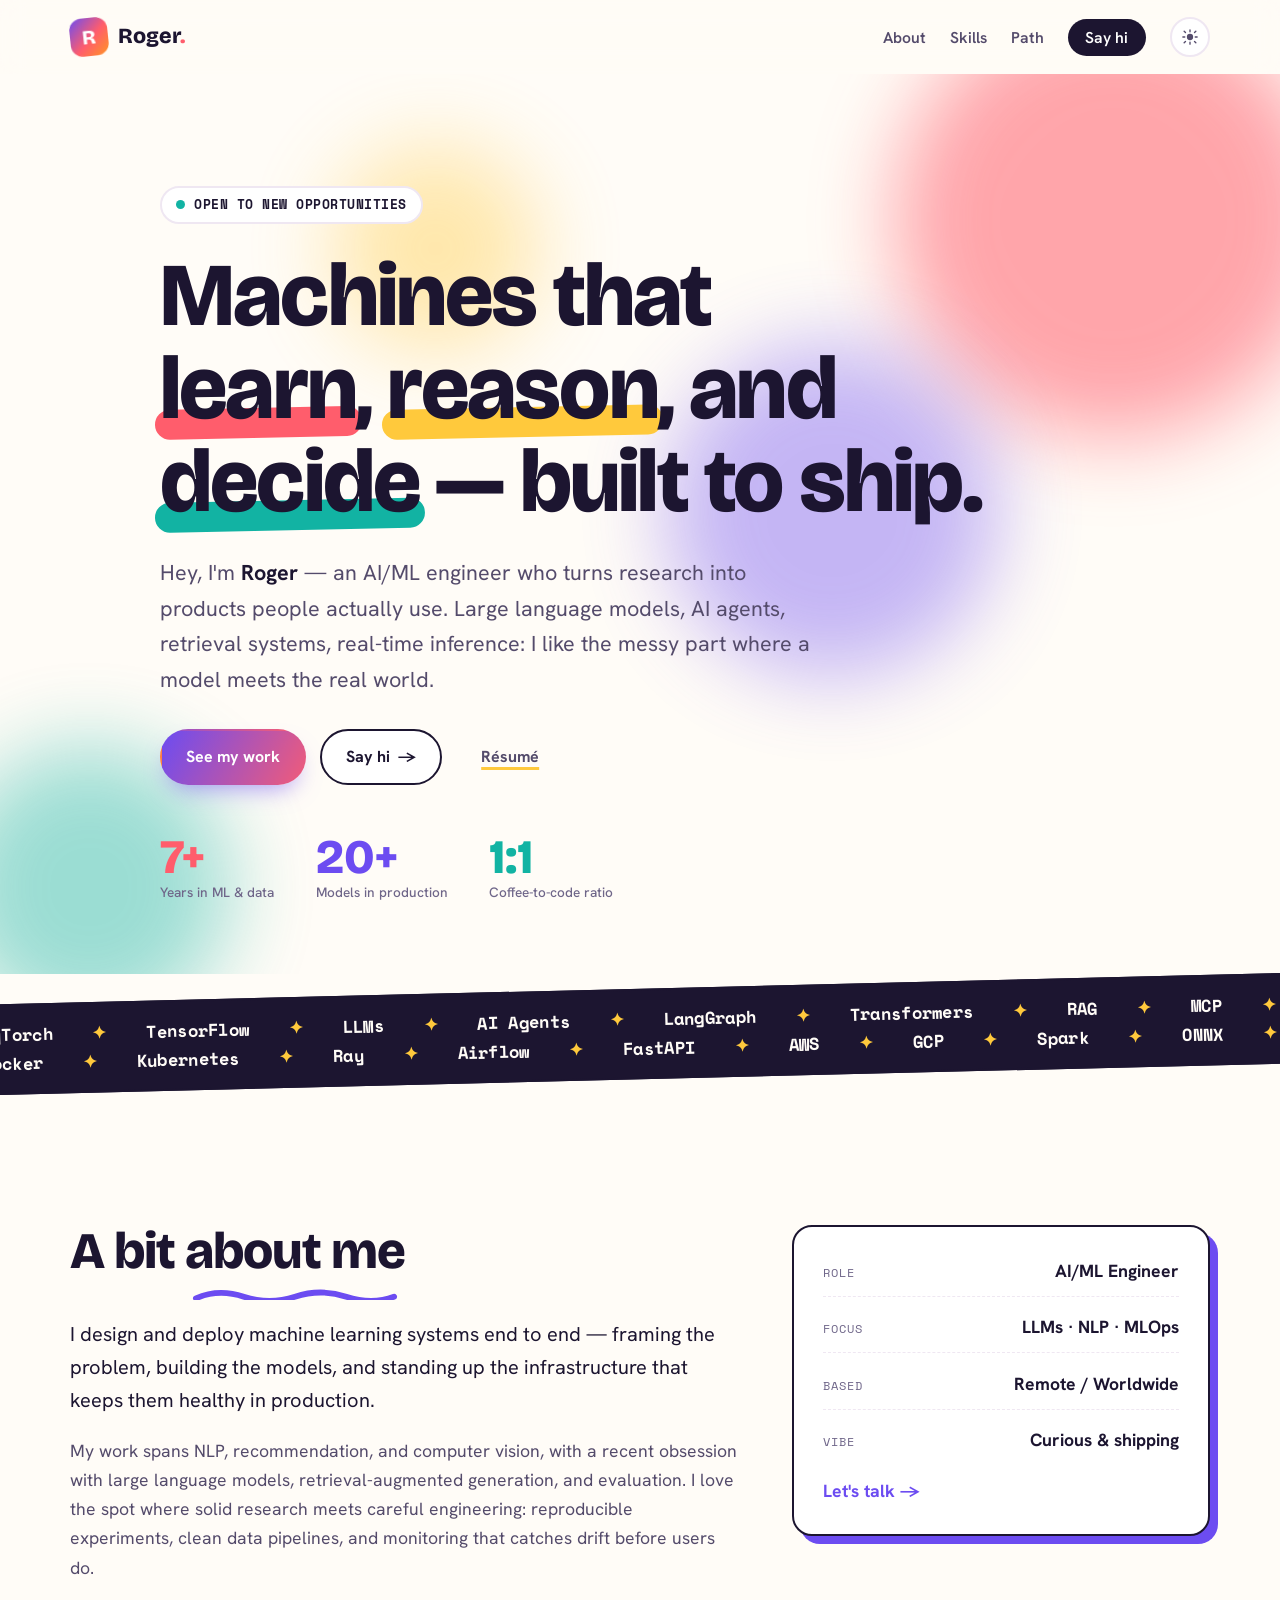
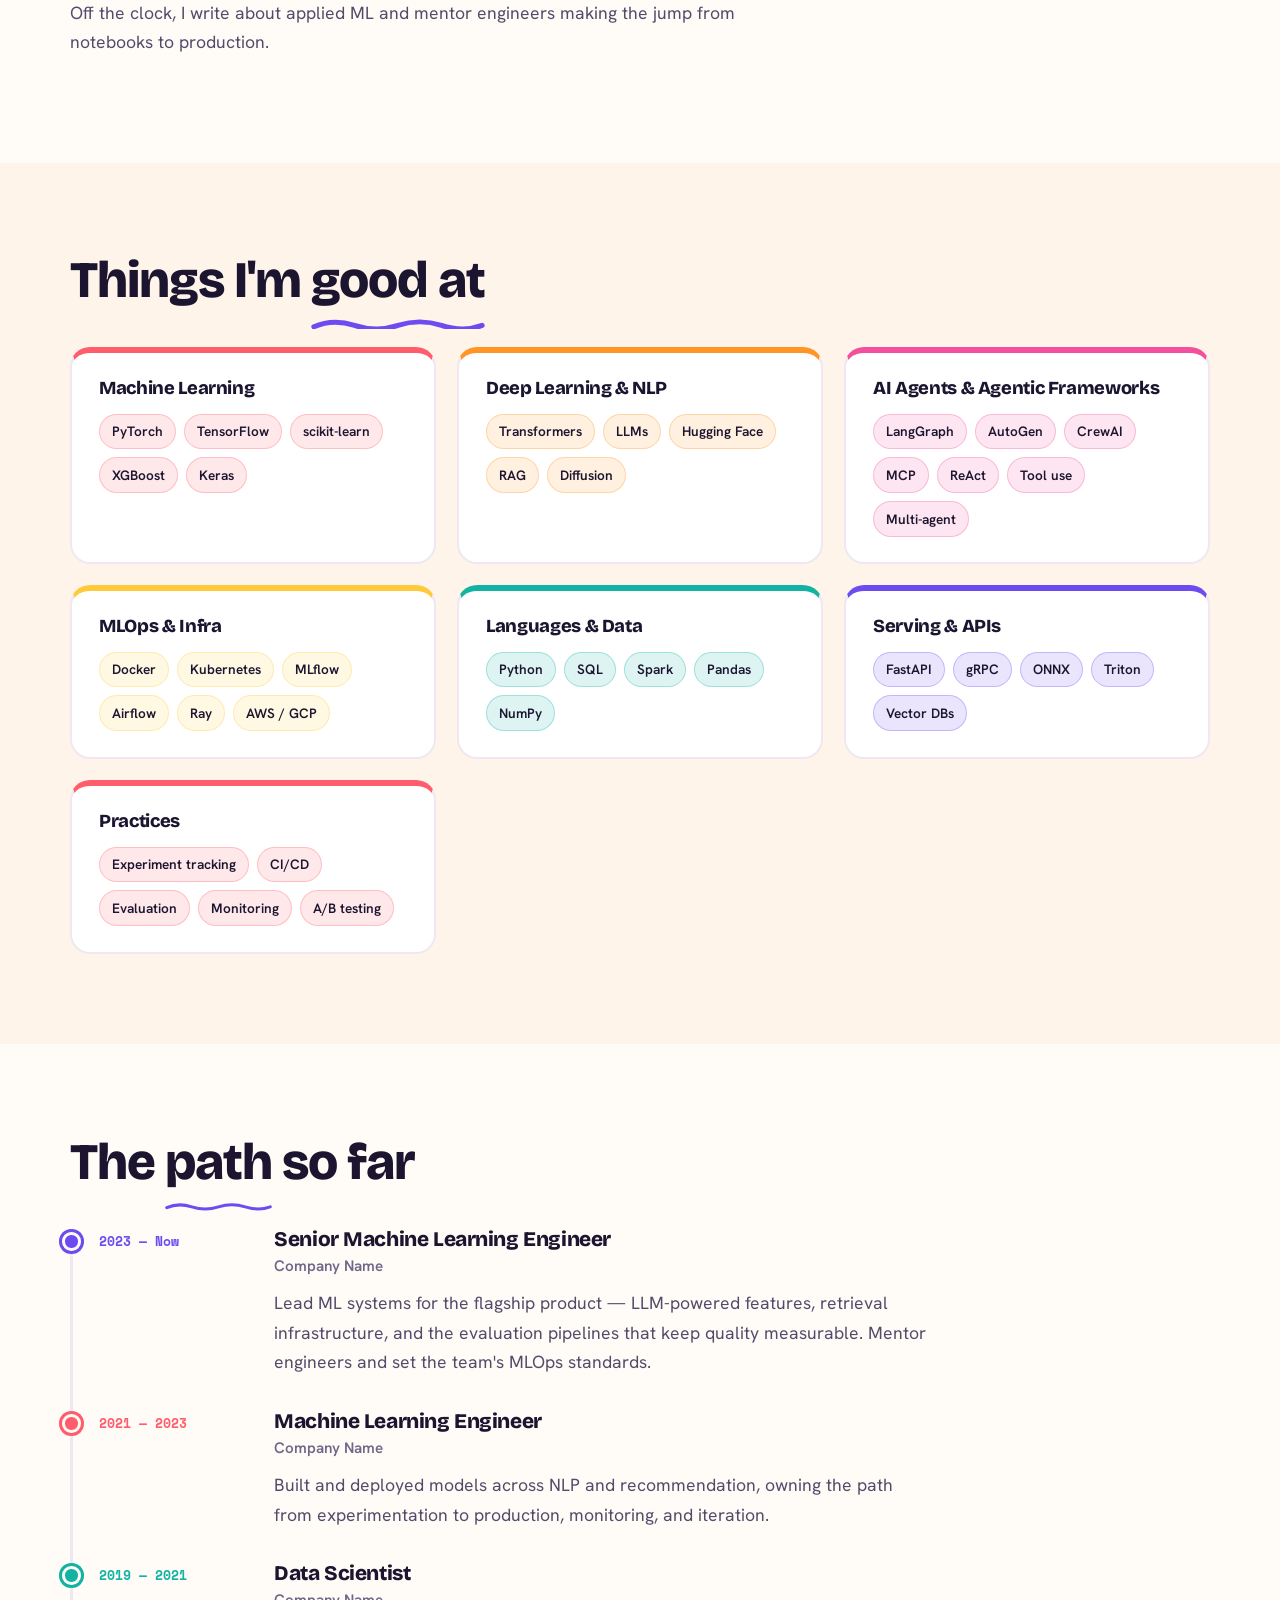
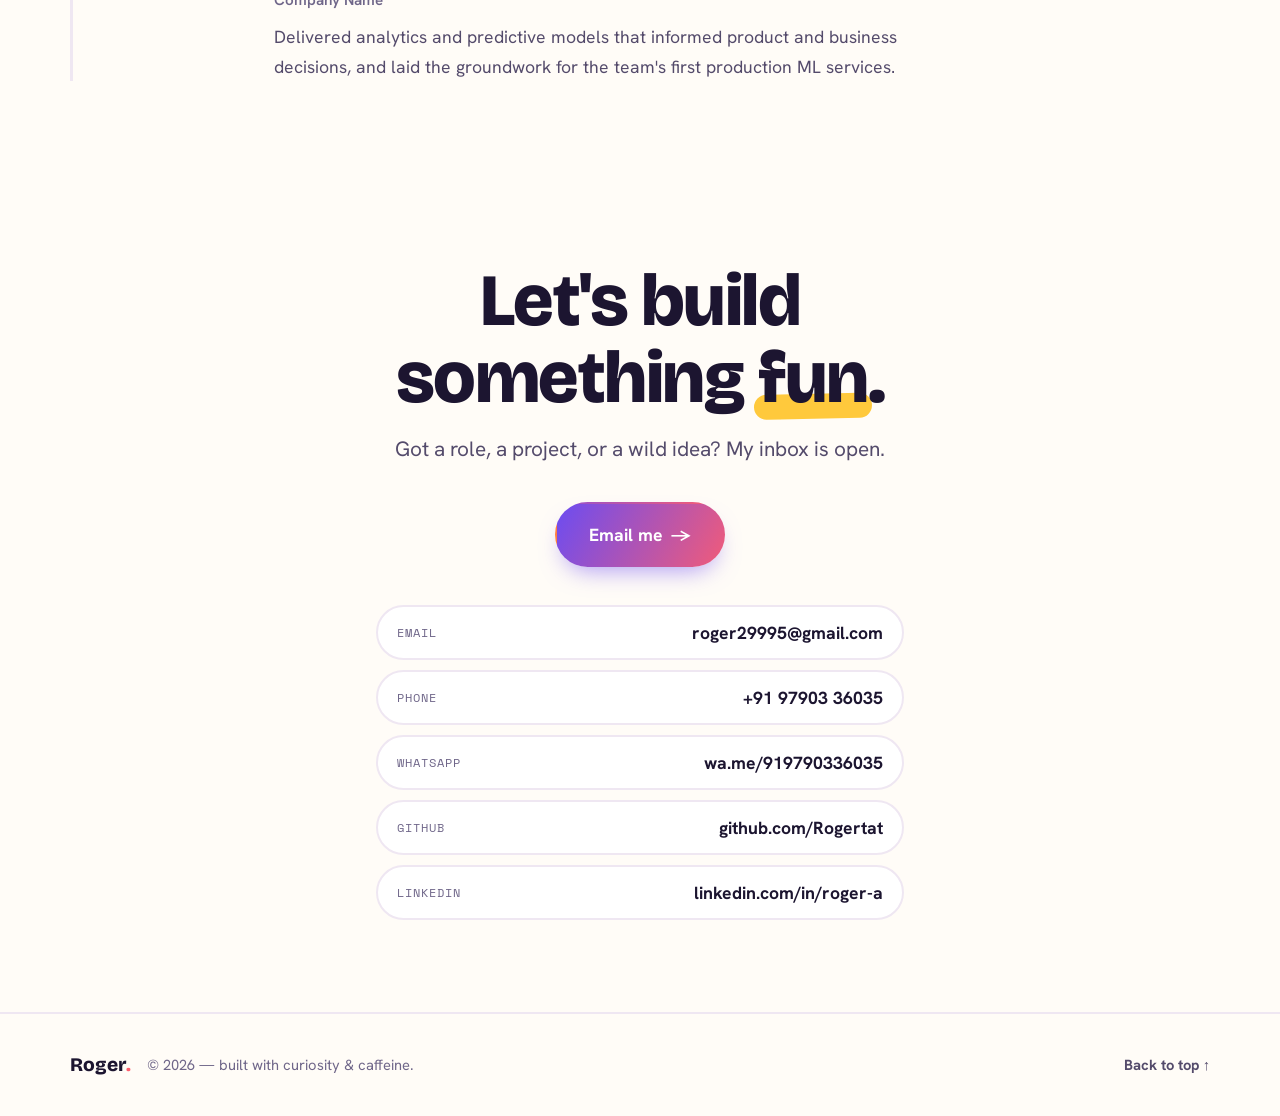
==== portfolio/index.html @ dd1e1549 "Make contact details visible and copyable The mailto/tel/WhatsApp links are correct, but external-pr" ====
<!--
  Roger — AI/ML Engineer · Personal Portfolio  (Spectrum edition)
  ------------------------------------------------------------------
  Expressive, colorful, motion-forward. Single HTML file + styles.css + script.js.
  Everything you'll want to personalize is marked with  EDIT:  comments.
  See README.md for a customization checklist and deploy instructions.
-->
<!DOCTYPE html>
<html lang="en">
<head>
<meta charset="utf-8" />
<meta name="viewport" content="width=device-width, initial-scale=1" />
<title>Roger — AI/ML Engineer</title>
<meta name="description" content="Roger is an AI/ML Engineer building intelligent systems that learn, reason, and decide — from research notebooks to production." />
<meta name="author" content="Roger" />
<meta name="color-scheme" content="light dark" />

<!-- Open Graph / social preview.
     EDIT: once deployed, replace the two absolute URLs below with your real domain. -->
<meta property="og:type" content="website" />
<meta property="og:url" content="https://rogertat.github.io/portfolio/" />
<meta property="og:title" content="Roger — AI/ML Engineer" />
<meta property="og:description" content="AI/ML Engineer building intelligent systems that learn, reason, and decide." />
<meta property="og:image" content="https://rogertat.github.io/portfolio/assets/og-image.png" />
<meta name="twitter:card" content="summary_large_image" />
<meta name="twitter:image" content="https://rogertat.github.io/portfolio/assets/og-image.png" />

<link rel="icon" href="assets/favicon.svg" type="image/svg+xml" />
<link rel="stylesheet" href="styles.css" />

<!-- Fonts: expressive display (Bricolage Grotesque) + friendly body (Hanken Grotesk)
     + technical mono (Space Mono). Degrades to system fonts offline. -->
<link rel="preconnect" href="https://fonts.googleapis.com" />
<link rel="preconnect" href="https://fonts.gstatic.com" crossorigin />
<link href="https://fonts.googleapis.com/css2?family=Bricolage+Grotesque:opsz,wght@12..96,600;12..96,700;12..96,800&family=Hanken+Grotesk:wght@400;500;600;700&family=Space+Mono:wght@400;700&display=swap" rel="stylesheet" />

<script>
  (function () {
    var d = document.documentElement;
    d.classList.add("js");
    window.addEventListener("load", function () {
      setTimeout(function () { if (!window.__revealReady) d.classList.add("reveal-off"); }, 800);
    });
    try {
      var saved = localStorage.getItem("theme");
      var prefersDark = window.matchMedia("(prefers-color-scheme: dark)").matches;
      d.setAttribute("data-theme", saved || (prefersDark ? "dark" : "light"));
    } catch (e) { d.setAttribute("data-theme", "light"); }
  })();
</script>
</head>
<body>

<a class="skip-link" href="#main">Skip to content</a>

<!-- ============================= HEADER / NAV ============================= -->
<header class="site-header" id="top">
  <div class="wrap header-inner">
    <a class="brand" href="#top" aria-label="Roger — home">
      <span class="brand-mark" aria-hidden="true">R</span>
      <span class="brand-name">Roger<span class="brand-dot">.</span></span>
    </a>

    <nav class="nav" aria-label="Primary">
      <button class="nav-toggle" aria-expanded="false" aria-controls="nav-menu" aria-label="Open menu">
        <span class="nav-toggle-bar"></span>
      </button>
      <ul class="nav-menu" id="nav-menu">
        <li><a href="#about">About</a></li>
        <li><a href="#skills">Skills</a></li>
        <li><a href="#experience">Path</a></li>
        <li><a class="nav-cta" href="#contact">Say hi</a></li>
        <li>
          <button class="theme-toggle" type="button" aria-label="Toggle dark mode" title="Toggle theme">
            <svg class="icon-sun" width="18" height="18" viewBox="0 0 24 24" fill="none" aria-hidden="true"><circle cx="12" cy="12" r="4.2" fill="currentColor"/><g stroke="currentColor" stroke-width="1.8" stroke-linecap="round"><path d="M12 2.5v2.5M12 19v2.5M4.2 4.2l1.8 1.8M18 18l1.8 1.8M2.5 12H5M19 12h2.5M4.2 19.8 6 18M18 6l1.8-1.8"/></g></svg>
            <svg class="icon-moon" width="18" height="18" viewBox="0 0 24 24" fill="none" aria-hidden="true"><path d="M20 14.5A8 8 0 0 1 9.5 4a8 8 0 1 0 10.5 10.5Z" fill="currentColor"/></svg>
          </button>
        </li>
      </ul>
    </nav>
  </div>
</header>

<main id="main">
  <!-- ============================= HERO ============================= -->
  <section class="hero" aria-labelledby="hero-title">
    <!-- drifting organic shapes -->
    <div class="blobs" aria-hidden="true">
      <span class="blob blob-1"></span>
      <span class="blob blob-2"></span>
      <span class="blob blob-3"></span>
      <span class="blob blob-4"></span>
    </div>

    <div class="wrap hero-inner">
      <p class="status reveal"><span class="status-dot" aria-hidden="true"></span> Open to new opportunities</p>
      <!-- EDIT: your headline. The <span class="hl"> words get the highlighter marker. -->
      <h1 class="hero-title reveal" id="hero-title">
        Machines that
        <span class="hl hl-1">learn</span>,
        <span class="hl hl-2">reason</span>,
        and <span class="hl hl-3">decide</span> —
        built to ship.
      </h1>
      <!-- EDIT: a two-sentence intro in your own voice -->
      <p class="hero-lead reveal">
        Hey, I'm <strong>Roger</strong> — an AI/ML engineer who turns research into products
        people actually use. Large language models, AI agents, retrieval systems, real-time
        inference: I like the messy part where a model meets the real world.
      </p>
      <div class="hero-actions reveal">
        <a class="btn btn-primary" href="#projects">See my work</a>
        <a class="btn btn-outline" href="#contact">Say hi <span aria-hidden="true">&rarr;</span></a>
        <button class="btn btn-text" type="button" data-print>Résumé</button>
      </div>

      <dl class="stats reveal" aria-label="At a glance">
        <div><dt>Years in ML &amp; data</dt><dd class="num num-1">7+</dd></div>
        <div><dt>Models in production</dt><dd class="num num-2">20+</dd></div>
        <div><dt>Coffee-to-code ratio</dt><dd class="num num-3">1:1</dd></div>
      </dl>
    </div>
  </section>

  <!-- ============================= SKILLS MARQUEE ============================= -->
  <section class="marquee-wrap" aria-hidden="true">
    <div class="marquee">
      <div class="marquee-track">
        <span>PyTorch</span><span>TensorFlow</span><span>LLMs</span><span>AI Agents</span><span>LangGraph</span><span>Transformers</span><span>RAG</span><span>MCP</span><span>Hugging Face</span><span>AutoGen</span><span>scikit-learn</span><span>Diffusion</span><span>Vector DBs</span><span>MLflow</span>
        <span>PyTorch</span><span>TensorFlow</span><span>LLMs</span><span>AI Agents</span><span>LangGraph</span><span>Transformers</span><span>RAG</span><span>MCP</span><span>Hugging Face</span><span>AutoGen</span><span>scikit-learn</span><span>Diffusion</span><span>Vector DBs</span><span>MLflow</span>
      </div>
    </div>
    <div class="marquee marquee-reverse">
      <div class="marquee-track">
        <span>Docker</span><span>Kubernetes</span><span>Ray</span><span>Airflow</span><span>FastAPI</span><span>AWS</span><span>GCP</span><span>Spark</span><span>ONNX</span><span>Triton</span><span>Weights &amp; Biases</span>
        <span>Docker</span><span>Kubernetes</span><span>Ray</span><span>Airflow</span><span>FastAPI</span><span>AWS</span><span>GCP</span><span>Spark</span><span>ONNX</span><span>Triton</span><span>Weights &amp; Biases</span>
      </div>
    </div>
  </section>

  <!-- ============================= ABOUT ============================= -->
  <section class="section" id="about" aria-labelledby="about-title">
    <div class="wrap about-grid">
      <div class="about-body reveal">
        <h2 class="section-title" id="about-title">A bit <span class="squiggle">about me</span></h2>
        <!-- EDIT: two or three short paragraphs in your own voice -->
        <p class="lead">
          I design and deploy machine learning systems end to end — framing the problem,
          building the models, and standing up the infrastructure that keeps them healthy
          in production.
        </p>
        <p>
          My work spans NLP, recommendation, and computer vision, with a recent obsession
          with large language models, retrieval-augmented generation, and evaluation. I love
          the spot where solid research meets careful engineering: reproducible experiments,
          clean data pipelines, and monitoring that catches drift before users do.
        </p>
        <p>
          Off the clock, I write about applied ML and mentor engineers making the jump from
          notebooks to production.
        </p>
      </div>
      <aside class="about-card reveal" aria-label="Quick facts">
        <ul class="facts">
          <li><span class="facts-k">Role</span><span class="facts-v">AI/ML Engineer</span></li>
          <li><span class="facts-k">Focus</span><span class="facts-v">LLMs · NLP · MLOps</span></li>
          <li><span class="facts-k">Based</span><span class="facts-v">Remote / Worldwide</span></li><!-- EDIT -->
          <li><span class="facts-k">Vibe</span><span class="facts-v">Curious &amp; shipping</span></li><!-- EDIT -->
        </ul>
        <a class="about-card-link" href="#contact">Let's talk <span aria-hidden="true">&rarr;</span></a>
      </aside>
    </div>
  </section>

  <!-- ============================= SKILLS ============================= -->
  <section class="section section-tint" id="skills" aria-labelledby="skills-title">
    <div class="wrap">
      <h2 class="section-title reveal">Things I'm <span class="squiggle">good at</span></h2>
      <!-- EDIT: adjust groups + tags to match your stack -->
      <div class="skills-grid">
        <article class="skill-card reveal" style="--accent: var(--c1)">
          <h3>Machine Learning</h3>
          <ul class="chips"><li>PyTorch</li><li>TensorFlow</li><li>scikit-learn</li><li>XGBoost</li><li>Keras</li></ul>
        </article>
        <article class="skill-card reveal" style="--accent: var(--c2)">
          <h3>Deep Learning &amp; NLP</h3>
          <ul class="chips"><li>Transformers</li><li>LLMs</li><li>Hugging Face</li><li>RAG</li><li>Diffusion</li></ul>
        </article>
        <article class="skill-card reveal" style="--accent: var(--c6)">
          <h3>AI Agents &amp; Agentic Frameworks</h3>
          <ul class="chips"><li>LangGraph</li><li>AutoGen</li><li>CrewAI</li><li>MCP</li><li>ReAct</li><li>Tool use</li><li>Multi-agent</li></ul>
        </article>
        <article class="skill-card reveal" style="--accent: var(--c3)">
          <h3>MLOps &amp; Infra</h3>
          <ul class="chips"><li>Docker</li><li>Kubernetes</li><li>MLflow</li><li>Airflow</li><li>Ray</li><li>AWS / GCP</li></ul>
        </article>
        <article class="skill-card reveal" style="--accent: var(--c4)">
          <h3>Languages &amp; Data</h3>
          <ul class="chips"><li>Python</li><li>SQL</li><li>Spark</li><li>Pandas</li><li>NumPy</li></ul>
        </article>
        <article class="skill-card reveal" style="--accent: var(--c5)">
          <h3>Serving &amp; APIs</h3>
          <ul class="chips"><li>FastAPI</li><li>gRPC</li><li>ONNX</li><li>Triton</li><li>Vector DBs</li></ul>
        </article>
        <article class="skill-card reveal" style="--accent: var(--c1)">
          <h3>Practices</h3>
          <ul class="chips"><li>Experiment tracking</li><li>CI/CD</li><li>Evaluation</li><li>Monitoring</li><li>A/B testing</li></ul>
        </article>
      </div>
    </div>
  </section>

  <!-- ============================= EXPERIENCE ============================= -->
  <section class="section" id="experience" aria-labelledby="experience-title">
    <div class="wrap">
      <h2 class="section-title reveal">The <span class="squiggle">path</span> so far</h2>
      <!-- EDIT: your real roles, companies, and dates -->
      <ol class="timeline">
        <li class="timeline-item reveal" style="--accent: var(--c5)">
          <span class="timeline-dot" aria-hidden="true"></span>
          <span class="timeline-date">2023 — Now</span>
          <div class="timeline-body">
            <h3>Senior Machine Learning Engineer</h3>
            <p class="timeline-org">Company Name</p>
            <p>Lead ML systems for the flagship product — LLM-powered features, retrieval
               infrastructure, and the evaluation pipelines that keep quality measurable.
               Mentor engineers and set the team's MLOps standards.</p>
          </div>
        </li>
        <li class="timeline-item reveal" style="--accent: var(--c1)">
          <span class="timeline-dot" aria-hidden="true"></span>
          <span class="timeline-date">2021 — 2023</span>
          <div class="timeline-body">
            <h3>Machine Learning Engineer</h3>
            <p class="timeline-org">Company Name</p>
            <p>Built and deployed models across NLP and recommendation, owning the path from
               experimentation to production, monitoring, and iteration.</p>
          </div>
        </li>
        <li class="timeline-item reveal" style="--accent: var(--c4)">
          <span class="timeline-dot" aria-hidden="true"></span>
          <span class="timeline-date">2019 — 2021</span>
          <div class="timeline-body">
            <h3>Data Scientist</h3>
            <p class="timeline-org">Company Name</p>
            <p>Delivered analytics and predictive models that informed product and business
               decisions, and laid the groundwork for the team's first production ML services.</p>
          </div>
        </li>
      </ol>
    </div>
  </section>

  <!-- ============================= CONTACT ============================= -->
  <section class="section contact" id="contact" aria-labelledby="contact-title">
    <div class="wrap contact-inner reveal">
      <h2 class="contact-title" id="contact-title">Let's build<br />something <span class="hl hl-2">fun</span>.</h2>
      <p class="contact-lead">Got a role, a project, or a wild idea? My inbox is open.</p>
      <a class="btn btn-primary btn-lg" href="mailto:roger29995@gmail.com">Email me <span aria-hidden="true">&rarr;</span></a>
      <!-- EDIT: your contact details. Values are shown as text so they're always
           readable/copyable, and linked for devices with a mail/phone/WhatsApp app. -->
      <ul class="contact-list" aria-label="Contact details">
        <li><span class="ck">Email</span><a href="mailto:roger29995@gmail.com">roger29995@gmail.com</a></li>
        <li><span class="ck">Phone</span><a href="tel:+919790336035">+91&nbsp;97903&nbsp;36035</a></li>
        <li><span class="ck">WhatsApp</span><a href="https://wa.me/919790336035" rel="noopener" target="_blank">wa.me/919790336035</a></li>
        <li><span class="ck">GitHub</span><a href="https://github.com/Rogertat" rel="me noopener" target="_blank">github.com/Rogertat</a></li>
        <li><span class="ck">LinkedIn</span><a href="https://www.linkedin.com/in/roger-a-741a86173/" rel="me noopener" target="_blank">linkedin.com/in/roger-a</a></li>
      </ul>
    </div>
  </section>
</main>

<!-- ============================= FOOTER ============================= -->
<footer class="site-footer">
  <div class="wrap footer-inner">
    <span class="brand-name">Roger<span class="brand-dot">.</span></span>
    <p>&copy; <span data-year>2026</span> — built with curiosity &amp; caffeine.</p>
    <a href="#top" class="to-top">Back to top <span aria-hidden="true">&uarr;</span></a>
  </div>
</footer>

<script src="script.js"></script>
</body>
</html>
---- portfolio/styles.css ----
/* ==========================================================================
   Roger — AI/ML Engineer · Portfolio  (Spectrum edition)
   Expressive & colorful: Bricolage Grotesque display, a vibrant spectrum,
   drifting shapes, a highlighter headline, and a scrolling tech marquee.
   Tokens live in :root; dark theme overrides under [data-theme="dark"].
   ========================================================================== */

:root {
  /* Ground + ink (light) — neutrals biased warm/indigo, not pure grey */
  --bg:         #fffcf7;
  --bg-tint:    #fff4ea;
  --surface:    #ffffff;
  --ink:        #1c1530;
  --ink-soft:   #544b6b;
  --ink-faint:  #6f6689;
  --line:       #efe7f2;

  /* Vibrant spectrum — the whole point */
  --c1: #ff5d6c;  /* coral    */
  --c2: #ff9524;  /* tangerine*/
  --c3: #ffc93c;  /* sunshine */
  --c4: #12b3a3;  /* teal     */
  --c5: #6c4cf1;  /* violet   */
  --c6: #f2509e;  /* pink     */

  /* Fonts */
  --font-display: "Bricolage Grotesque", "Trebuchet MS", "Segoe UI", system-ui, sans-serif;
  --font-body:    "Hanken Grotesk", -apple-system, BlinkMacSystemFont, "Segoe UI", Roboto, Helvetica, Arial, sans-serif;
  --font-mono:    "Space Mono", ui-monospace, SFMono-Regular, Menlo, Consolas, monospace;

  --wrap: 1140px;
  --radius: 20px;
  --radius-sm: 12px;
  --shadow-sm: 0 2px 10px -4px rgba(28, 21, 48, 0.18);
  --shadow: 0 18px 40px -22px rgba(28, 21, 48, 0.35);
  --ease: cubic-bezier(0.34, 1.56, 0.64, 1);
  --t: 240ms cubic-bezier(0.22, 1, 0.36, 1);
}

[data-theme="dark"] {
  --bg:         #131020;
  --bg-tint:    #1a1530;
  --surface:    #1d1733;
  --ink:        #f3efff;
  --ink-soft:   #c1b8db;
  --ink-faint:  #948bb0;
  --line:       #2d2647;
  --shadow-sm:  0 2px 12px -4px rgba(0, 0, 0, 0.55);
  --shadow:     0 22px 48px -24px rgba(0, 0, 0, 0.7);
}

/* --------------------------------------------------------------------------
   Base
   -------------------------------------------------------------------------- */
*, *::before, *::after { box-sizing: border-box; }

html { scroll-behavior: smooth; overflow-x: clip; }
@media (prefers-reduced-motion: reduce) { html { scroll-behavior: auto; } }

body {
  margin: 0;
  background: var(--bg);
  color: var(--ink);
  font-family: var(--font-body);
  font-size: clamp(1rem, 0.95rem + 0.25vw, 1.1rem);
  line-height: 1.65;
  -webkit-font-smoothing: antialiased;
  overflow-x: clip;
  transition: background var(--t), color var(--t);
}

h1, h2, h3 {
  font-family: var(--font-display);
  font-weight: 800;
  line-height: 1.04;
  letter-spacing: -0.02em;
  margin: 0;
}

p { margin: 0 0 1rem; }
a { color: inherit; }

.wrap { width: min(var(--wrap), 100% - 2.5rem); margin-inline: auto; }

.reveal { will-change: opacity, transform; }
html.js .reveal {
  opacity: 0;
  transform: translateY(26px);
  transition: opacity 0.7s ease, transform 0.7s var(--ease);
}
html.js .reveal.is-visible { opacity: 1; transform: none; }
html.reveal-off .reveal { opacity: 1 !important; transform: none !important; }

.skip-link {
  position: absolute; left: -999px; top: 0.5rem; z-index: 200;
  background: var(--ink); color: var(--bg);
  padding: 0.6rem 1rem; border-radius: var(--radius-sm); text-decoration: none;
}
.skip-link:focus { left: 0.75rem; }

:focus-visible { outline: 3px solid var(--c5); outline-offset: 3px; border-radius: 6px; }

/* --------------------------------------------------------------------------
   Header / Nav
   -------------------------------------------------------------------------- */
.site-header { position: sticky; top: 0; z-index: 100; }
.site-header::before {
  content: ""; position: absolute; inset: 0; z-index: -1;
  background: var(--bg);
  background: color-mix(in srgb, var(--bg) 78%, transparent);
  -webkit-backdrop-filter: blur(12px); backdrop-filter: blur(12px);
  border-bottom: 1px solid transparent;
  transition: background var(--t);
}
.site-header.is-scrolled::before { border-bottom-color: var(--line); }

.header-inner { display: flex; align-items: center; justify-content: space-between; min-height: 74px; }

.brand { display: inline-flex; align-items: center; gap: 0.6rem; text-decoration: none; }
.brand-mark {
  display: grid; place-items: center; width: 38px; height: 38px;
  font-family: var(--font-display); font-weight: 800; font-size: 1.25rem; color: #fff;
  background: linear-gradient(135deg, var(--c5), var(--c1) 55%, var(--c2));
  border-radius: 12px; transform: rotate(-6deg);
  transition: transform var(--t);
}
.brand:hover .brand-mark { transform: rotate(6deg) scale(1.05); }
.brand-name { font-family: var(--font-display); font-weight: 800; font-size: 1.35rem; }
.brand-dot { color: var(--c1); }

.nav { display: flex; align-items: center; }
.nav-menu { display: flex; align-items: center; gap: 1.5rem; list-style: none; margin: 0; padding: 0; }
.nav-menu a { text-decoration: none; color: var(--ink-soft); font-weight: 600; font-size: 0.98rem; transition: color var(--t); }
.nav-menu a:hover { color: var(--ink); }
.nav-cta {
  color: #fff !important;
  background: var(--ink);
  padding: 0.5rem 1.1rem; border-radius: 999px;
  transition: transform var(--t), background var(--t) !important;
}
[data-theme="dark"] .nav-cta { background: var(--c5); }
.nav-cta:hover { transform: translateY(-2px) rotate(-2deg); }

.theme-toggle {
  display: grid; place-items: center; width: 40px; height: 40px; padding: 0;
  border: 2px solid var(--line); background: var(--surface); color: var(--ink-soft);
  border-radius: 50%; cursor: pointer; transition: color var(--t), border-color var(--t), transform var(--t);
}
.theme-toggle:hover { color: var(--c5); border-color: var(--c5); transform: rotate(20deg); }
.theme-toggle .icon-moon { display: none; }
[data-theme="dark"] .theme-toggle .icon-sun { display: none; }
[data-theme="dark"] .theme-toggle .icon-moon { display: block; }
.nav-toggle { display: none; }

/* --------------------------------------------------------------------------
   Buttons
   -------------------------------------------------------------------------- */
.btn {
  display: inline-flex; align-items: center; gap: 0.5rem;
  font-family: var(--font-body); font-size: 1rem; font-weight: 700;
  padding: 0.8rem 1.5rem; border-radius: 999px; border: 2px solid transparent;
  text-decoration: none; cursor: pointer;
  transition: transform var(--t), box-shadow var(--t), background var(--t), color var(--t), border-color var(--t);
}
.btn:hover { transform: translateY(-3px) rotate(-1.5deg); }
.btn:active { transform: translateY(-1px); }
.btn-lg { padding: 1rem 2rem; font-size: 1.1rem; }

.btn-primary {
  color: #fff;
  background: linear-gradient(120deg, var(--c5), var(--c1) 70%, var(--c2));
  background-size: 160% 160%;
  box-shadow: 0 12px 24px -10px color-mix(in srgb, var(--c5) 60%, transparent);
}
.btn-primary:hover { box-shadow: 0 18px 34px -12px color-mix(in srgb, var(--c1) 60%, transparent); }

.btn-outline { color: var(--ink); background: var(--surface); border-color: var(--ink); }
.btn-outline:hover { border-color: var(--c5); color: var(--c5); }

.btn-text {
  color: var(--ink-soft); background: transparent; border-color: transparent;
  text-decoration: underline; text-decoration-color: var(--c3); text-decoration-thickness: 3px; text-underline-offset: 5px;
}
.btn-text:hover { color: var(--ink); transform: translateY(-2px); }

/* --------------------------------------------------------------------------
   Hero
   -------------------------------------------------------------------------- */
.hero { position: relative; overflow: hidden; padding: clamp(3rem, 2rem + 7vw, 7rem) 0 clamp(2.5rem, 2rem + 3vw, 4.5rem); }
.hero-inner { position: relative; z-index: 2; max-width: 60rem; }

.status {
  display: inline-flex; align-items: center; gap: 0.55rem;
  font-family: var(--font-mono); font-size: 0.8rem; font-weight: 700;
  letter-spacing: 0.04em; text-transform: uppercase; color: var(--ink);
  background: var(--surface); border: 2px solid var(--line);
  padding: 0.4rem 0.9rem; border-radius: 999px; margin: 0 0 1.6rem;
}
.status-dot { width: 9px; height: 9px; border-radius: 50%; background: var(--c4); box-shadow: 0 0 0 0 color-mix(in srgb, var(--c4) 70%, transparent); animation: pulse 2s infinite; }
@keyframes pulse { 0% { box-shadow: 0 0 0 0 color-mix(in srgb, var(--c4) 70%, transparent); } 70% { box-shadow: 0 0 0 10px transparent; } 100% { box-shadow: 0 0 0 0 transparent; } }

.hero-title {
  font-size: clamp(2.6rem, 1.3rem + 6.4vw, 5.6rem);
  margin-bottom: 1.6rem; text-wrap: balance;
}
/* highlighter marker — text stays full-contrast ink, colour sits behind it */
.hl { position: relative; white-space: nowrap; }
.hl::after {
  content: ""; position: absolute; left: -0.06em; right: -0.06em; bottom: 0.02em; height: 0.34em;
  background: var(--hl); border-radius: 0.3em; z-index: -1; transform: rotate(-1.2deg) scaleX(0);
  transform-origin: left center; transition: transform 0.6s var(--ease) 0.25s;
}
html:not(.js) .hl::after, .is-visible .hl::after, html.reveal-off .hl::after { transform: rotate(-1.2deg) scaleX(1); }
.hl-1 { --hl: var(--c1); }
.hl-2 { --hl: var(--c3); }
.hl-3 { --hl: var(--c4); }

.hero-lead { font-size: clamp(1.1rem, 1rem + 0.5vw, 1.35rem); color: var(--ink-soft); max-width: 42rem; margin-bottom: 2rem; }
.hero-lead strong { color: var(--ink); font-weight: 700; }
.hero-actions { display: flex; flex-wrap: wrap; gap: 0.85rem; align-items: center; margin-bottom: 3rem; }

.stats { display: flex; flex-wrap: wrap; gap: 2.6rem; margin: 0; }
.stats div { display: flex; flex-direction: column-reverse; }
.stats dt { font-size: 0.85rem; color: var(--ink-faint); font-weight: 500; }
.stats dd { margin: 0; font-family: var(--font-display); font-weight: 800; font-size: clamp(2.2rem, 1.6rem + 2vw, 3rem); line-height: 1; }
.num-1 { color: var(--c1); } .num-2 { color: var(--c5); } .num-3 { color: var(--c4); }

/* drifting organic shapes */
.blobs { position: absolute; inset: 0; z-index: 1; pointer-events: none; overflow: hidden; }
.blob { position: absolute; border-radius: 50%; filter: blur(42px); opacity: 0.55; }
.blob-1 { width: 34vw; height: 34vw; top: -8%; right: -4%; background: var(--c1); animation: drift 20s ease-in-out infinite; }
.blob-2 { width: 26vw; height: 26vw; top: 30%; right: 22%; background: var(--c5); opacity: 0.4; animation: drift 26s ease-in-out infinite reverse; }
.blob-3 { width: 22vw; height: 22vw; bottom: -6%; left: -4%; background: var(--c4); opacity: 0.42; animation: drift 23s ease-in-out infinite; }
.blob-4 { width: 16vw; height: 16vw; top: 8%; left: 26%; background: var(--c3); opacity: 0.4; animation: drift 30s ease-in-out infinite reverse; }
[data-theme="dark"] .blob { opacity: 0.4; }
@keyframes drift { 0%,100% { transform: translate(0,0) scale(1); } 33% { transform: translate(4%, 6%) scale(1.08); } 66% { transform: translate(-5%, -3%) scale(0.95); } }

/* --------------------------------------------------------------------------
   Marquee
   -------------------------------------------------------------------------- */
.marquee-wrap { border-block: 2px solid var(--ink); background: var(--ink); color: var(--bg); padding: 0.9rem 0; transform: rotate(-1.4deg) scale(1.03); margin: 1rem 0 3.5rem; }
[data-theme="dark"] .marquee-wrap { background: var(--c5); color: #fff; border-color: var(--c5); }
.marquee { display: flex; overflow: hidden; user-select: none; }
.marquee-track { display: flex; flex-shrink: 0; gap: 2.4rem; padding-right: 2.4rem; white-space: nowrap; animation: scroll 32s linear infinite; }
.marquee-reverse .marquee-track { animation-direction: reverse; }
.marquee span { font-family: var(--font-mono); font-weight: 700; font-size: 1.05rem; display: inline-flex; align-items: center; gap: 2.4rem; }
.marquee span::after { content: "✦"; color: var(--c3); }
@keyframes scroll { to { transform: translateX(-50%); } }

/* --------------------------------------------------------------------------
   Sections
   -------------------------------------------------------------------------- */
.section { padding: clamp(3.5rem, 2.5rem + 4vw, 6rem) 0; }
.section-tint { background: var(--bg-tint); }
.section-title { font-size: clamp(2rem, 1.4rem + 2.6vw, 3.2rem); margin-bottom: 2.5rem; }

/* hand-drawn squiggle under emphasized words */
.squiggle {
  background-image: url("data:image/svg+xml,%3Csvg xmlns='http://www.w3.org/2000/svg' width='120' height='12' viewBox='0 0 120 12'%3E%3Cpath d='M2 8 Q 15 2 30 7 T 60 7 T 90 7 T 118 7' fill='none' stroke='%236c4cf1' stroke-width='3.5' stroke-linecap='round'/%3E%3C/svg%3E");
  background-repeat: no-repeat; background-position: left bottom -0.1em; background-size: 100% 0.4em; padding-bottom: 0.35em;
}

.lead { font-size: 1.25rem; color: var(--ink); }

/* --------------------------------------------------------------------------
   About
   -------------------------------------------------------------------------- */
.about-grid { display: grid; grid-template-columns: 1.6fr 1fr; gap: clamp(1.5rem, 1rem + 3vw, 3.5rem); align-items: start; }
.about-body p { color: var(--ink-soft); }
.about-body .lead { color: var(--ink); margin-bottom: 1.2rem; }
.about-card {
  background: var(--surface); border: 2px solid var(--ink); border-radius: var(--radius);
  padding: 1.8rem; box-shadow: 8px 8px 0 var(--c5); position: sticky; top: 100px;
}
[data-theme="dark"] .about-card { box-shadow: 8px 8px 0 var(--c5); }
.facts { list-style: none; margin: 0 0 1.4rem; padding: 0; display: grid; gap: 0.95rem; }
.facts li { display: flex; justify-content: space-between; gap: 1rem; align-items: baseline; border-bottom: 1px dashed var(--line); padding-bottom: 0.7rem; }
.facts li:last-child { border-bottom: 0; padding-bottom: 0; }
.facts-k { font-family: var(--font-mono); font-size: 0.75rem; text-transform: uppercase; letter-spacing: 0.08em; color: var(--ink-faint); }
.facts-v { font-weight: 700; color: var(--ink); text-align: right; }
.about-card-link { font-weight: 700; color: var(--c5); text-decoration: none; }
.about-card-link:hover { text-decoration: underline; text-underline-offset: 4px; }

/* --------------------------------------------------------------------------
   Skills
   -------------------------------------------------------------------------- */
.skills-grid { display: grid; grid-template-columns: repeat(auto-fit, minmax(min(100%, 270px), 1fr)); gap: 1.3rem; }
.skill-card {
  background: var(--surface); border: 2px solid var(--line); border-radius: var(--radius);
  padding: 1.6rem 1.7rem; transition: transform var(--t), box-shadow var(--t), border-color var(--t);
  border-top: 6px solid var(--accent);
}
.skill-card:hover { transform: translateY(-6px) rotate(-0.8deg); box-shadow: var(--shadow); border-color: var(--accent); }
.skill-card h3 { font-size: 1.15rem; margin-bottom: 1rem; }
.chips { display: flex; flex-wrap: wrap; gap: 0.5rem; list-style: none; margin: 0; padding: 0; }
.chips li {
  font-size: 0.85rem; font-weight: 600; padding: 0.35rem 0.75rem; border-radius: 999px;
  background: color-mix(in srgb, var(--accent, var(--c5)) 14%, transparent);
  color: var(--ink); border: 1.5px solid color-mix(in srgb, var(--accent, var(--c5)) 30%, transparent);
}
.chips.mono li { font-family: var(--font-mono); font-size: 0.78rem; }

/* --------------------------------------------------------------------------
   Projects
   -------------------------------------------------------------------------- */
.projects-grid { display: grid; grid-template-columns: repeat(auto-fit, minmax(min(100%, 330px), 1fr)); gap: 1.5rem; }
.project-card {
  display: flex; flex-direction: column; position: relative; overflow: hidden;
  background: var(--surface); border: 2px solid var(--ink); border-radius: var(--radius);
  padding: 1.9rem; transition: transform var(--t), box-shadow var(--t);
}
.project-card::before { content: ""; position: absolute; top: 0; left: 0; right: 0; height: 8px; background: var(--accent); }
.project-card:hover { transform: translateY(-8px); box-shadow: 12px 14px 0 var(--accent); }
.project-top { display: flex; align-items: center; justify-content: space-between; margin: 0.4rem 0 0.6rem; }
.project-num { font-family: var(--font-mono); font-weight: 700; font-size: 0.95rem; color: var(--accent); }
.project-year { font-family: var(--font-mono); font-size: 0.78rem; color: var(--ink-faint); }
.project-card h3 { font-size: 1.5rem; margin-bottom: 0.7rem; }
.project-card > p { color: var(--ink-soft); flex: 1; }
.project-card .chips { margin: 0.4rem 0 1.4rem; }
.project-links { display: flex; gap: 0.7rem; }
.project-links a {
  font-weight: 700; font-size: 0.9rem; text-decoration: none; color: var(--ink);
  padding: 0.45rem 1rem; border-radius: 999px; border: 2px solid var(--ink);
  transition: background var(--t), color var(--t);
}
.project-links a:hover { background: var(--accent); border-color: var(--accent); color: #fff; }

/* --------------------------------------------------------------------------
   Timeline
   -------------------------------------------------------------------------- */
.timeline { list-style: none; margin: 0; padding: 0; max-width: 54rem; }
.timeline-item { position: relative; display: grid; grid-template-columns: 150px 1fr; gap: 1.6rem; padding: 0 0 2.2rem 1.6rem; border-left: 3px solid var(--line); }
.timeline-item:last-child { padding-bottom: 0; }
.timeline-dot { position: absolute; left: -0.68rem; top: 0.2rem; width: 1.15rem; height: 1.15rem; border-radius: 50%; background: var(--accent); border: 3px solid var(--bg); box-shadow: 0 0 0 3px var(--accent); }
.timeline-date { font-family: var(--font-mono); font-size: 0.82rem; font-weight: 700; color: var(--accent); padding-top: 0.1rem; }
.timeline-body h3 { font-size: 1.3rem; margin-bottom: 0.2rem; }
.timeline-org { color: var(--ink-faint); font-weight: 600; font-size: 0.95rem; margin-bottom: 0.6rem; }
.timeline-body > p:last-child { color: var(--ink-soft); margin: 0; }

/* --------------------------------------------------------------------------
   Contact
   -------------------------------------------------------------------------- */
.contact { text-align: center; }
.contact-inner { max-width: 46rem; margin-inline: auto; }
.contact-title { font-size: clamp(2.4rem, 1.6rem + 4vw, 4.6rem); margin-bottom: 1rem; }
.contact-lead { font-size: 1.3rem; color: var(--ink-soft); margin: 0 auto 2.2rem; max-width: 34rem; }
.socials { display: flex; justify-content: center; flex-wrap: wrap; gap: 1.8rem; list-style: none; margin: 2.6rem 0 0; padding: 0; }
.socials a { color: var(--ink-soft); text-decoration: none; font-weight: 700; }
.socials a:hover { color: var(--c5); }

.contact-list { list-style: none; margin: 2.4rem auto 0; padding: 0; display: grid; gap: 0.6rem; max-width: 33rem; text-align: left; }
.contact-list li {
  display: flex; align-items: center; justify-content: space-between; gap: 1rem;
  padding: 0.7rem 1.2rem; border: 2px solid var(--line); border-radius: 999px;
  background: var(--surface); transition: border-color var(--t), transform var(--t);
}
.contact-list li:hover { border-color: var(--c5); transform: translateX(4px); }
.ck { font-family: var(--font-mono); font-size: 0.72rem; text-transform: uppercase; letter-spacing: 0.08em; color: var(--ink-faint); flex-shrink: 0; }
.contact-list a { font-weight: 700; color: var(--ink); text-decoration: none; text-align: right; word-break: break-word; }
.contact-list a:hover { color: var(--c5); }

/* --------------------------------------------------------------------------
   Footer
   -------------------------------------------------------------------------- */
.site-footer { border-top: 2px solid var(--line); padding: 2.2rem 0; }
.footer-inner { display: flex; align-items: center; gap: 1rem; flex-wrap: wrap; }
.footer-inner .brand-name { font-size: 1.2rem; }
.footer-inner p { margin: 0; color: var(--ink-faint); font-size: 0.92rem; }
.to-top { margin-left: auto; color: var(--ink-soft); text-decoration: none; font-weight: 700; font-size: 0.92rem; }
.to-top:hover { color: var(--c5); }

/* --------------------------------------------------------------------------
   Responsive
   -------------------------------------------------------------------------- */
@media (max-width: 860px) {
  .about-grid { grid-template-columns: 1fr; }
  .about-card { position: static; }
}
@media (max-width: 760px) {
  .timeline-item { grid-template-columns: 1fr; gap: 0.35rem; }

  .nav-toggle {
    display: inline-grid; place-items: center; width: 44px; height: 44px;
    background: transparent; border: 2px solid var(--line); border-radius: 12px; cursor: pointer; z-index: 120;
  }
  .nav-toggle-bar, .nav-toggle-bar::before, .nav-toggle-bar::after {
    content: ""; display: block; width: 20px; height: 2.5px; background: var(--ink); border-radius: 2px;
    transition: transform var(--t), opacity var(--t);
  }
  .nav-toggle-bar::before { transform: translateY(-6px); }
  .nav-toggle-bar::after { transform: translateY(3.5px); }
  .nav-toggle[aria-expanded="true"] .nav-toggle-bar { background: transparent; }
  .nav-toggle[aria-expanded="true"] .nav-toggle-bar::before { transform: rotate(45deg); }
  .nav-toggle[aria-expanded="true"] .nav-toggle-bar::after { transform: rotate(-45deg); }

  .nav-menu {
    position: fixed; inset: 0 0 0 auto; width: min(320px, 82vw);
    flex-direction: column; align-items: flex-start; justify-content: flex-start;
    gap: 1.4rem; padding: 6rem 2.2rem 2.2rem; overflow-y: auto; overscroll-behavior: contain;
    background: var(--surface); border-left: 2px solid var(--line); box-shadow: var(--shadow);
    transform: translateX(105%); visibility: hidden;
    transition: transform var(--t), visibility 0s linear var(--t);
  }
  .nav-menu.is-open { transform: translateX(0); visibility: visible; transition: transform var(--t), visibility 0s; }
  .nav-menu a { font-size: 1.2rem; padding: 0.5rem 0; display: block; }
  .nav-cta { padding: 0.6rem 1.2rem; }
}
@media (max-width: 480px) {
  .stats { gap: 1.6rem; }
  .marquee span { font-size: 0.95rem; }
}

/* --------------------------------------------------------------------------
   Reduced motion — honor the system preference
   -------------------------------------------------------------------------- */
@media (prefers-reduced-motion: reduce) {
  *, *::before, *::after { animation-duration: 0.001ms !important; animation-iteration-count: 1 !important; transition-duration: 0.001ms !important; }
  .btn:hover, .skill-card:hover, .project-card:hover { transform: none !important; }
  .marquee-track { animation: none !important; }
  .blob { animation: none !important; }
  .hl::after { transform: rotate(-1.2deg) scaleX(1) !important; }
}

/* --------------------------------------------------------------------------
   Print → clean résumé
   -------------------------------------------------------------------------- */
@media print {
  :root { --bg: #fff; --bg-tint: #fff; --surface: #fff; --ink: #000; --ink-soft: #222; --line: #ccc; }
  .site-header, .hero-actions, .theme-toggle, .nav-toggle, .blobs, .marquee-wrap, .to-top, .socials { display: none !important; }
  body { font-size: 11pt; }
  .hero { padding: 0 0 1rem; }
  .section { padding: 0.8rem 0; break-inside: avoid; }
  .reveal { opacity: 1 !important; transform: none !important; }
  .about-card, .skill-card, .project-card { box-shadow: none !important; border: 1px solid #ddd; break-inside: avoid; }
  a { color: #000; text-decoration: none; }
  .wrap { width: 100%; }
}
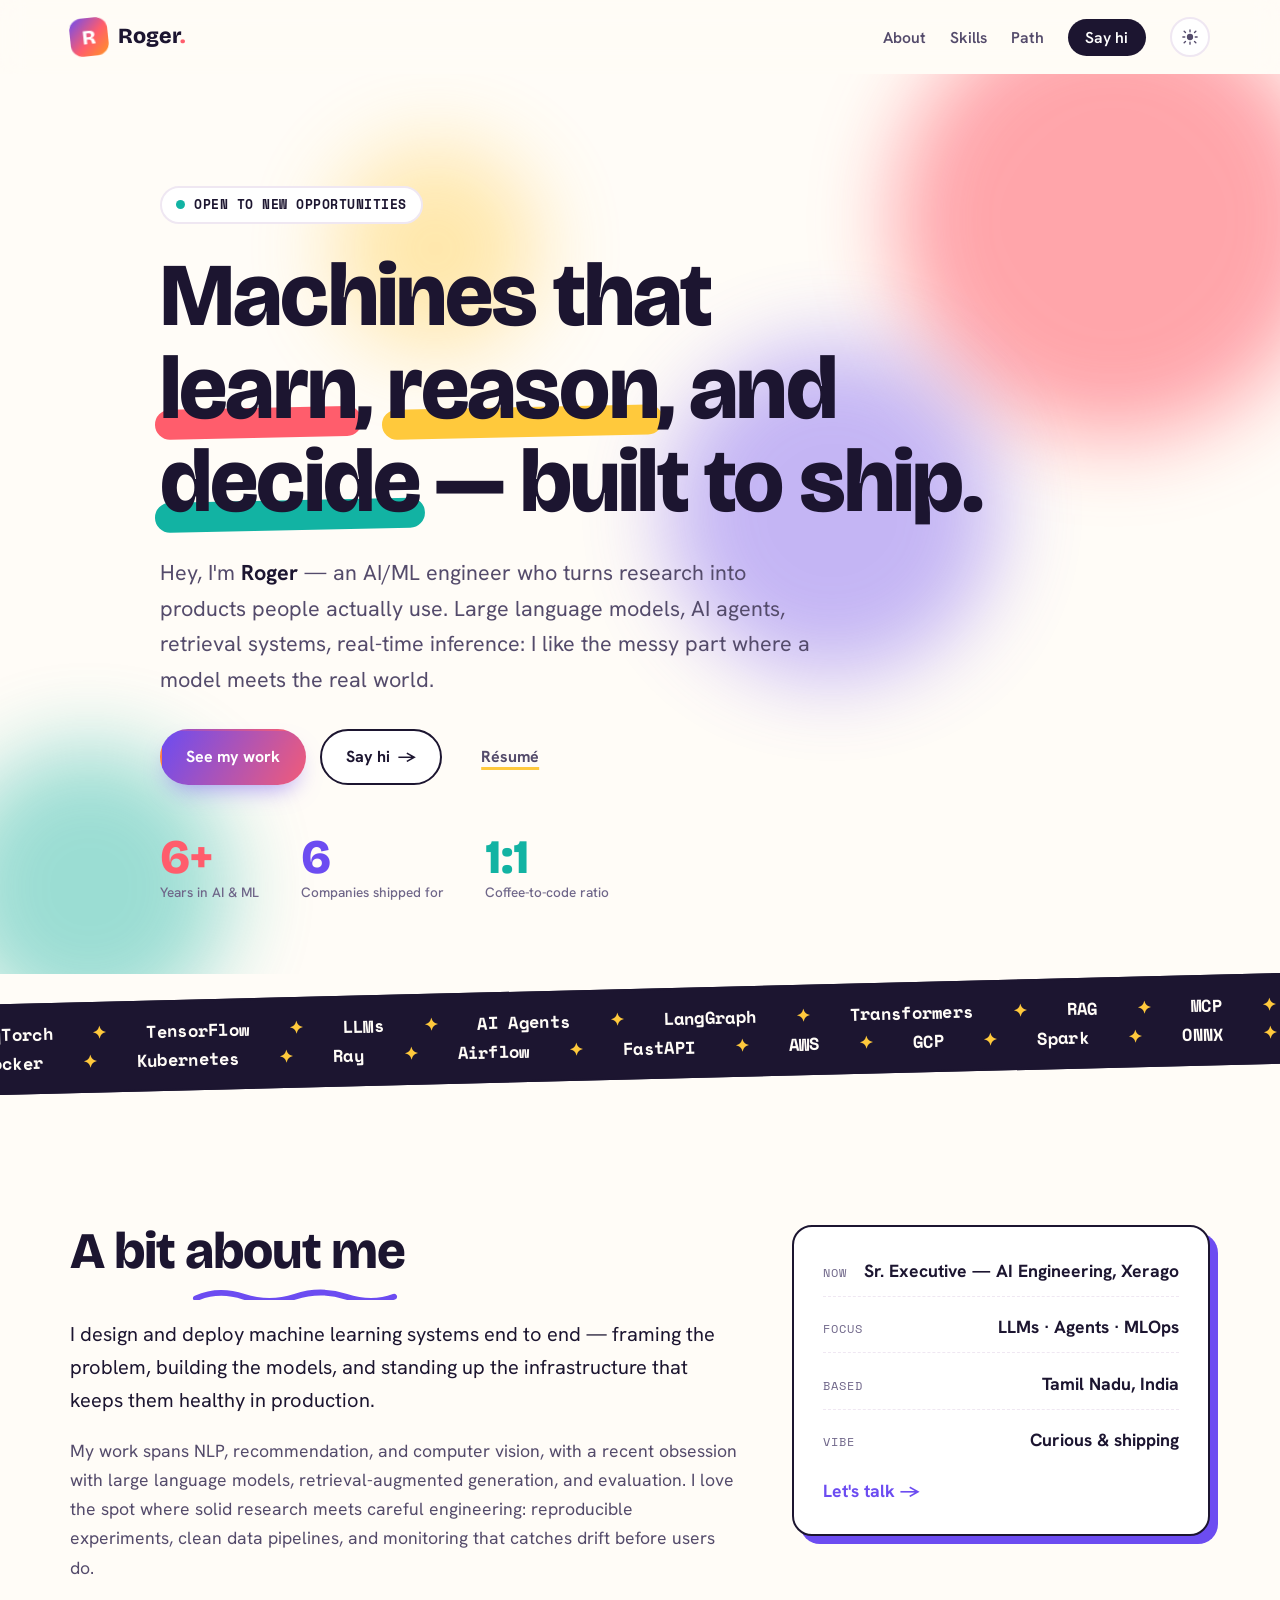
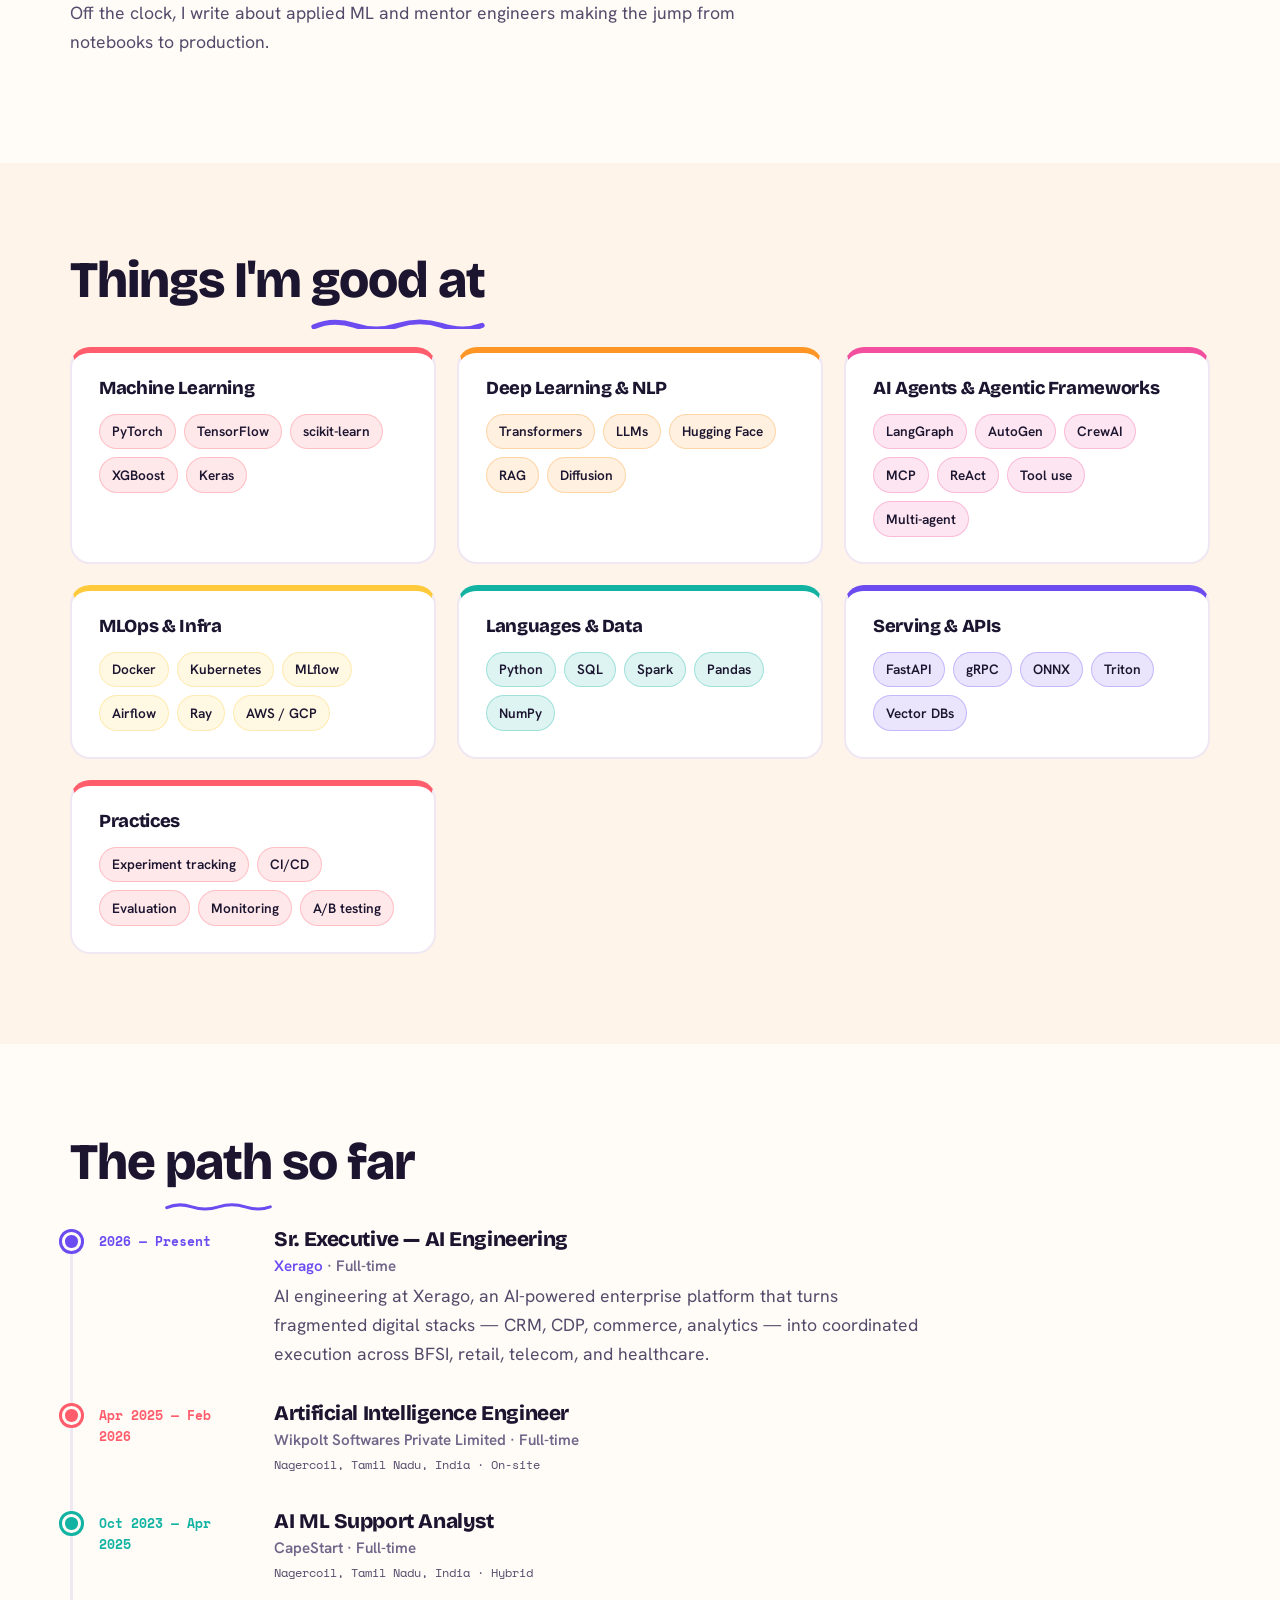
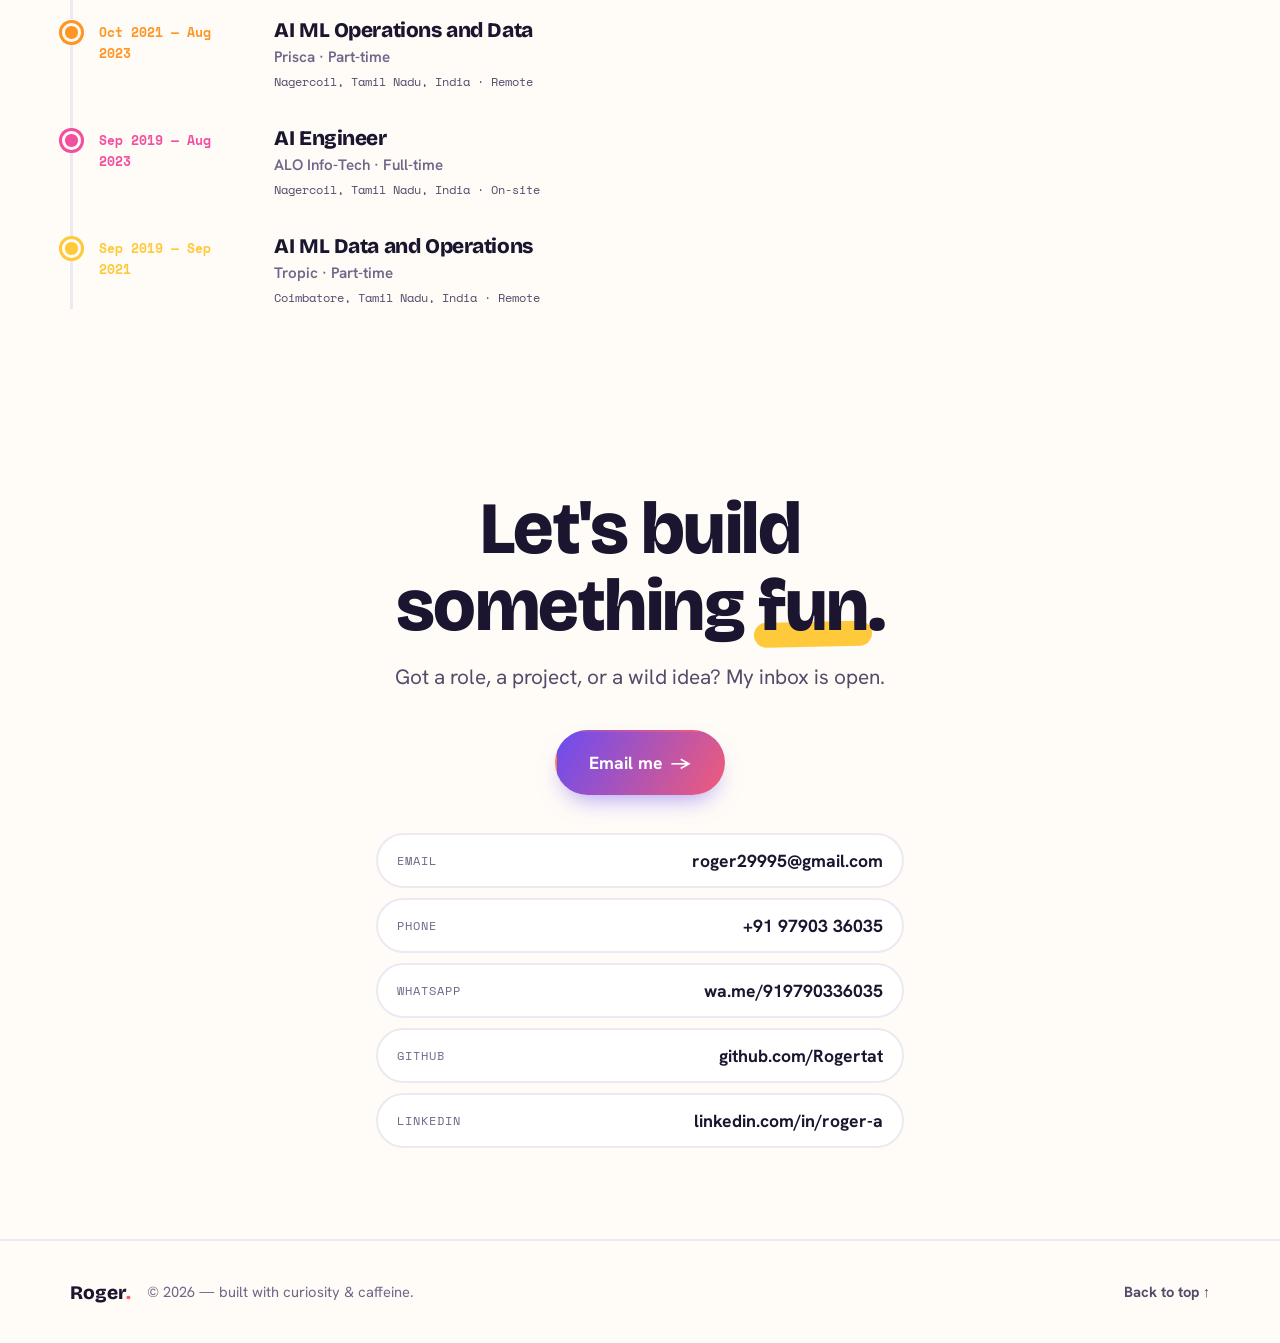
==== commit 52bd1156: "Replace placeholder experience with real work history Six real roles from LinkedIn, most recent firs" ====
--- a/portfolio/index.html
+++ b/portfolio/index.html
@@ -115,8 +115,8 @@
       </div>
 
       <dl class="stats reveal" aria-label="At a glance">
-        <div><dt>Years in ML &amp; data</dt><dd class="num num-1">7+</dd></div>
-        <div><dt>Models in production</dt><dd class="num num-2">20+</dd></div>
+        <div><dt>Years in AI &amp; ML</dt><dd class="num num-1">6+</dd></div>
+        <div><dt>Companies shipped for</dt><dd class="num num-2">6</dd></div>
         <div><dt>Coffee-to-code ratio</dt><dd class="num num-3">1:1</dd></div>
       </dl>
     </div>
@@ -162,9 +162,9 @@
       </div>
       <aside class="about-card reveal" aria-label="Quick facts">
         <ul class="facts">
-          <li><span class="facts-k">Role</span><span class="facts-v">AI/ML Engineer</span></li>
-          <li><span class="facts-k">Focus</span><span class="facts-v">LLMs · NLP · MLOps</span></li>
-          <li><span class="facts-k">Based</span><span class="facts-v">Remote / Worldwide</span></li><!-- EDIT -->
+          <li><span class="facts-k">Now</span><span class="facts-v">Sr. Executive — AI Engineering, Xerago</span></li>
+          <li><span class="facts-k">Focus</span><span class="facts-v">LLMs · Agents · MLOps</span></li>
+          <li><span class="facts-k">Based</span><span class="facts-v">Tamil Nadu, India</span></li>
           <li><span class="facts-k">Vibe</span><span class="facts-v">Curious &amp; shipping</span></li><!-- EDIT -->
         </ul>
         <a class="about-card-link" href="#contact">Let's talk <span aria-hidden="true">&rarr;</span></a>
@@ -214,37 +214,62 @@
   <section class="section" id="experience" aria-labelledby="experience-title">
     <div class="wrap">
       <h2 class="section-title reveal">The <span class="squiggle">path</span> so far</h2>
-      <!-- EDIT: your real roles, companies, and dates -->
+      <!-- EDIT: add a line or two under any role describing what you built/achieved -->
       <ol class="timeline">
         <li class="timeline-item reveal" style="--accent: var(--c5)">
           <span class="timeline-dot" aria-hidden="true"></span>
-          <span class="timeline-date">2023 — Now</span>
-          <div class="timeline-body">
-            <h3>Senior Machine Learning Engineer</h3>
-            <p class="timeline-org">Company Name</p>
-            <p>Lead ML systems for the flagship product — LLM-powered features, retrieval
-               infrastructure, and the evaluation pipelines that keep quality measurable.
-               Mentor engineers and set the team's MLOps standards.</p>
+          <span class="timeline-date">2026 — Present</span>
+          <div class="timeline-body">
+            <h3>Sr. Executive — AI Engineering</h3>
+            <p class="timeline-org"><a href="https://www.xerago.ai/" rel="noopener" target="_blank">Xerago</a> · Full-time</p>
+            <p>AI engineering at Xerago, an AI-powered enterprise platform that turns
+               fragmented digital stacks — CRM, CDP, commerce, analytics — into
+               coordinated execution across BFSI, retail, telecom, and healthcare.</p>
           </div>
         </li>
         <li class="timeline-item reveal" style="--accent: var(--c1)">
           <span class="timeline-dot" aria-hidden="true"></span>
-          <span class="timeline-date">2021 — 2023</span>
-          <div class="timeline-body">
-            <h3>Machine Learning Engineer</h3>
-            <p class="timeline-org">Company Name</p>
-            <p>Built and deployed models across NLP and recommendation, owning the path from
-               experimentation to production, monitoring, and iteration.</p>
+          <span class="timeline-date">Apr 2025 — Feb 2026</span>
+          <div class="timeline-body">
+            <h3>Artificial Intelligence Engineer</h3>
+            <p class="timeline-org">Wikpolt Softwares Private Limited · Full-time</p>
+            <p class="timeline-loc">Nagercoil, Tamil Nadu, India · On-site</p>
           </div>
         </li>
         <li class="timeline-item reveal" style="--accent: var(--c4)">
           <span class="timeline-dot" aria-hidden="true"></span>
-          <span class="timeline-date">2019 — 2021</span>
-          <div class="timeline-body">
-            <h3>Data Scientist</h3>
-            <p class="timeline-org">Company Name</p>
-            <p>Delivered analytics and predictive models that informed product and business
-               decisions, and laid the groundwork for the team's first production ML services.</p>
+          <span class="timeline-date">Oct 2023 — Apr 2025</span>
+          <div class="timeline-body">
+            <h3>AI ML Support Analyst</h3>
+            <p class="timeline-org">CapeStart · Full-time</p>
+            <p class="timeline-loc">Nagercoil, Tamil Nadu, India · Hybrid</p>
+          </div>
+        </li>
+        <li class="timeline-item reveal" style="--accent: var(--c2)">
+          <span class="timeline-dot" aria-hidden="true"></span>
+          <span class="timeline-date">Oct 2021 — Aug 2023</span>
+          <div class="timeline-body">
+            <h3>AI ML Operations and Data</h3>
+            <p class="timeline-org">Prisca · Part-time</p>
+            <p class="timeline-loc">Nagercoil, Tamil Nadu, India · Remote</p>
+          </div>
+        </li>
+        <li class="timeline-item reveal" style="--accent: var(--c6)">
+          <span class="timeline-dot" aria-hidden="true"></span>
+          <span class="timeline-date">Sep 2019 — Aug 2023</span>
+          <div class="timeline-body">
+            <h3>AI Engineer</h3>
+            <p class="timeline-org">ALO Info-Tech · Full-time</p>
+            <p class="timeline-loc">Nagercoil, Tamil Nadu, India · On-site</p>
+          </div>
+        </li>
+        <li class="timeline-item reveal" style="--accent: var(--c3)">
+          <span class="timeline-dot" aria-hidden="true"></span>
+          <span class="timeline-date">Sep 2019 — Sep 2021</span>
+          <div class="timeline-body">
+            <h3>AI ML Data and Operations</h3>
+            <p class="timeline-org">Tropic · Part-time</p>
+            <p class="timeline-loc">Coimbatore, Tamil Nadu, India · Remote</p>
           </div>
         </li>
       </ol>
--- a/portfolio/styles.css
+++ b/portfolio/styles.css
@@ -334,7 +334,10 @@
 .timeline-dot { position: absolute; left: -0.68rem; top: 0.2rem; width: 1.15rem; height: 1.15rem; border-radius: 50%; background: var(--accent); border: 3px solid var(--bg); box-shadow: 0 0 0 3px var(--accent); }
 .timeline-date { font-family: var(--font-mono); font-size: 0.82rem; font-weight: 700; color: var(--accent); padding-top: 0.1rem; }
 .timeline-body h3 { font-size: 1.3rem; margin-bottom: 0.2rem; }
-.timeline-org { color: var(--ink-faint); font-weight: 600; font-size: 0.95rem; margin-bottom: 0.6rem; }
+.timeline-org { color: var(--ink-faint); font-weight: 600; font-size: 0.95rem; margin-bottom: 0.15rem; }
+.timeline-org a { color: var(--accent); text-decoration: none; }
+.timeline-org a:hover { text-decoration: underline; text-underline-offset: 3px; }
+.timeline-loc { font-family: var(--font-mono); font-size: 0.78rem; color: var(--ink-faint); margin-bottom: 0.6rem; }
 .timeline-body > p:last-child { color: var(--ink-soft); margin: 0; }
 
 /* --------------------------------------------------------------------------
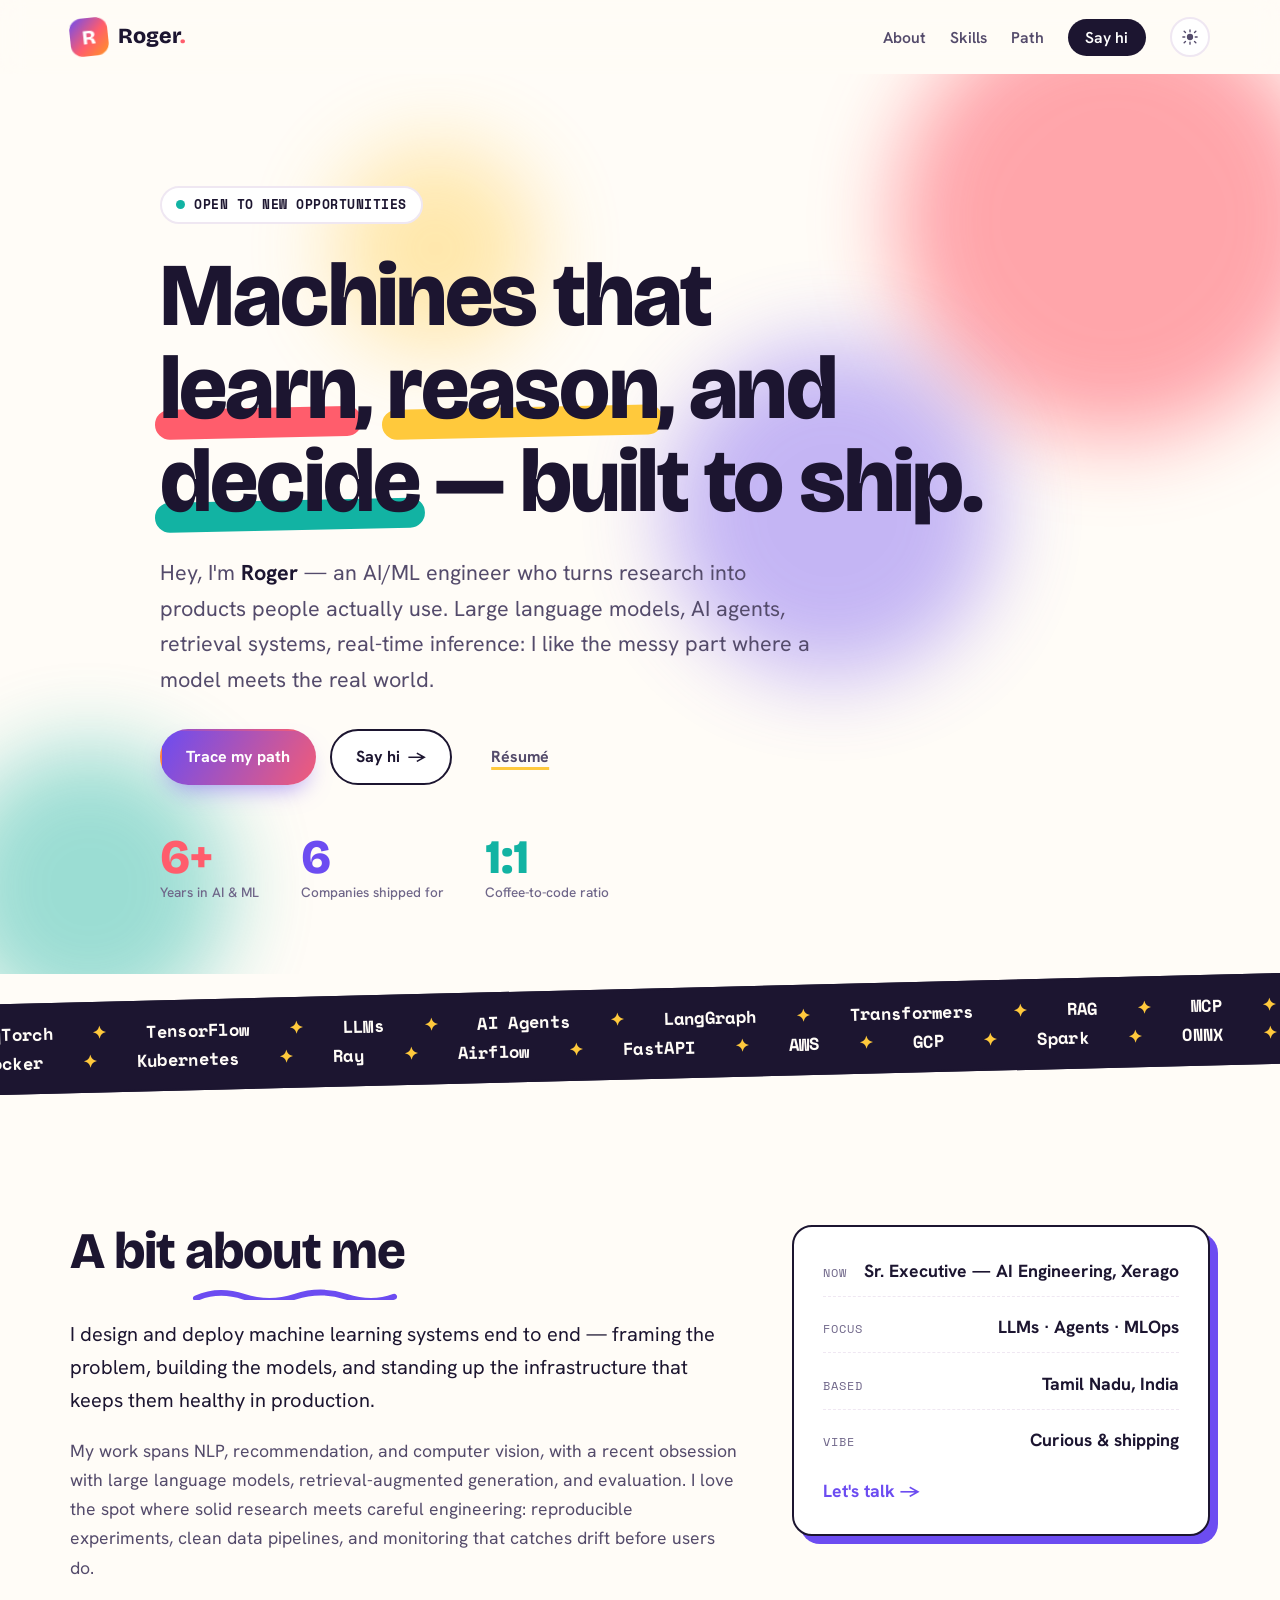
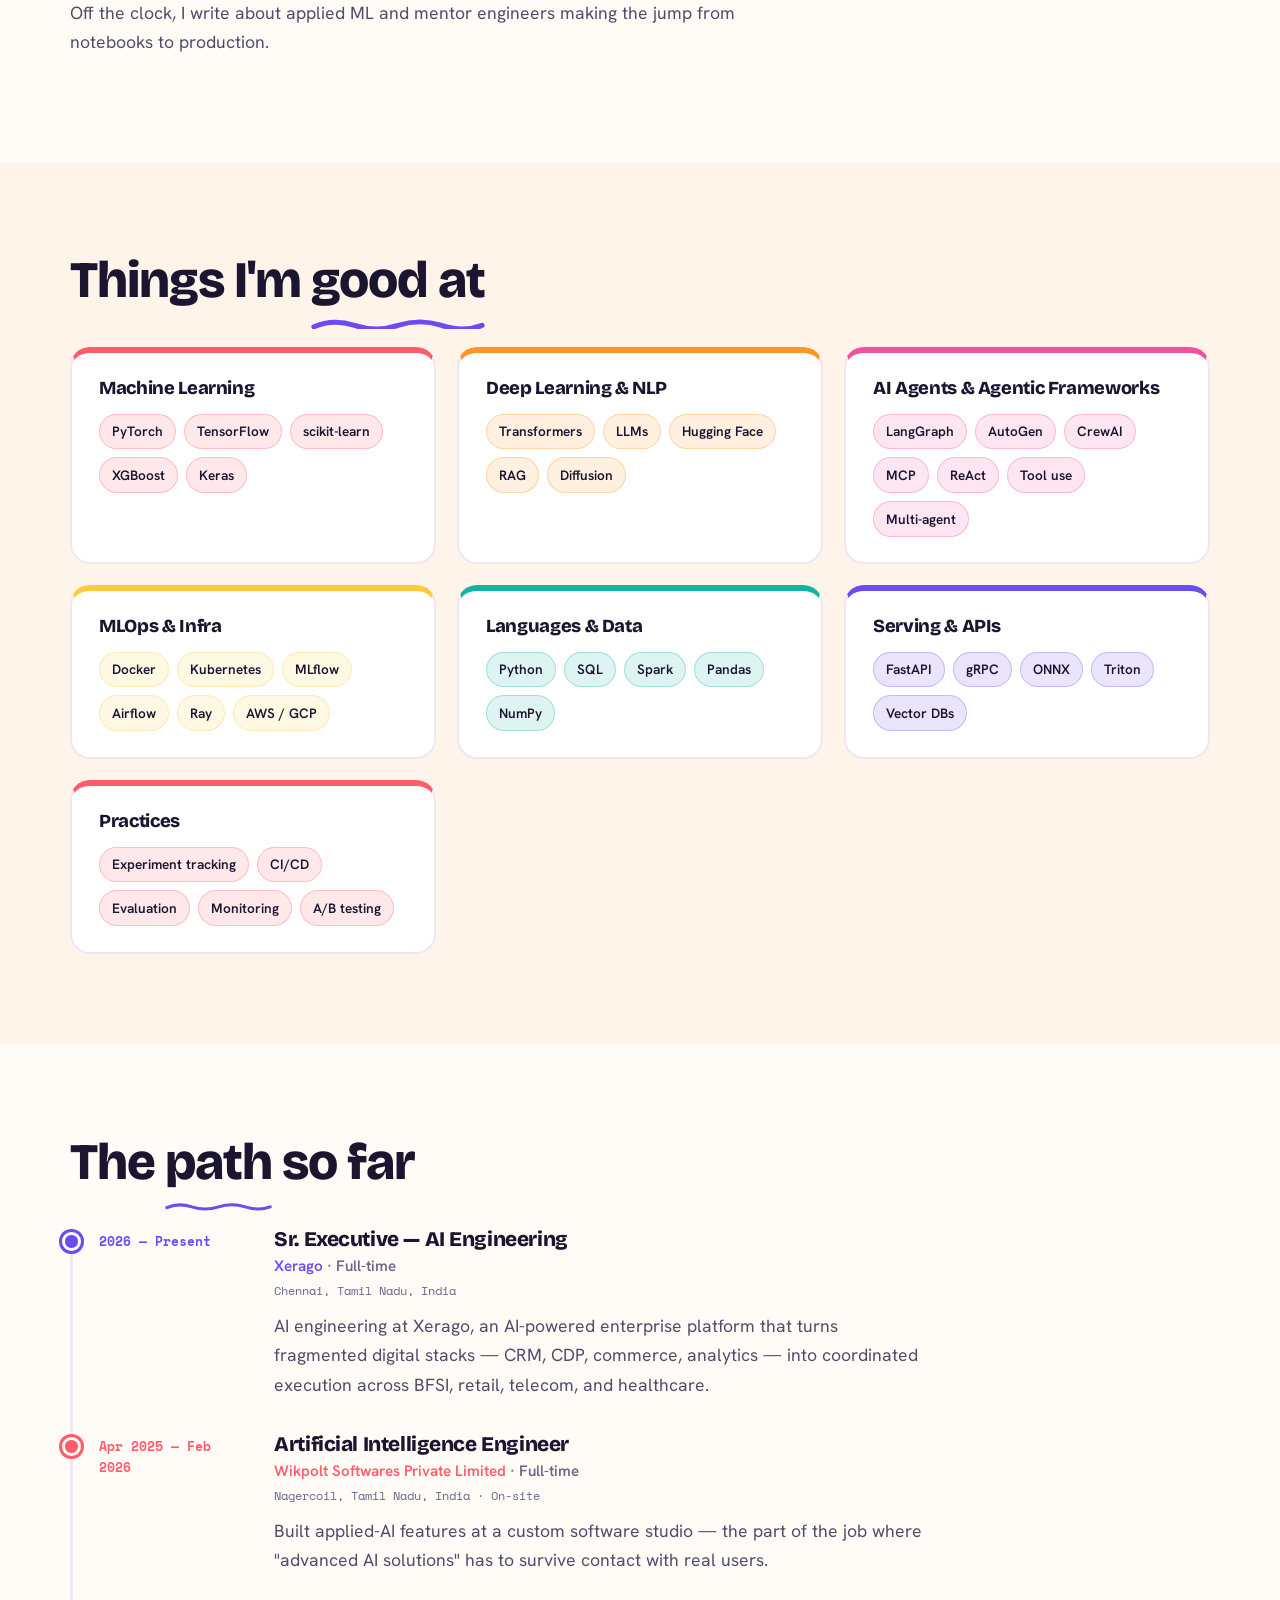
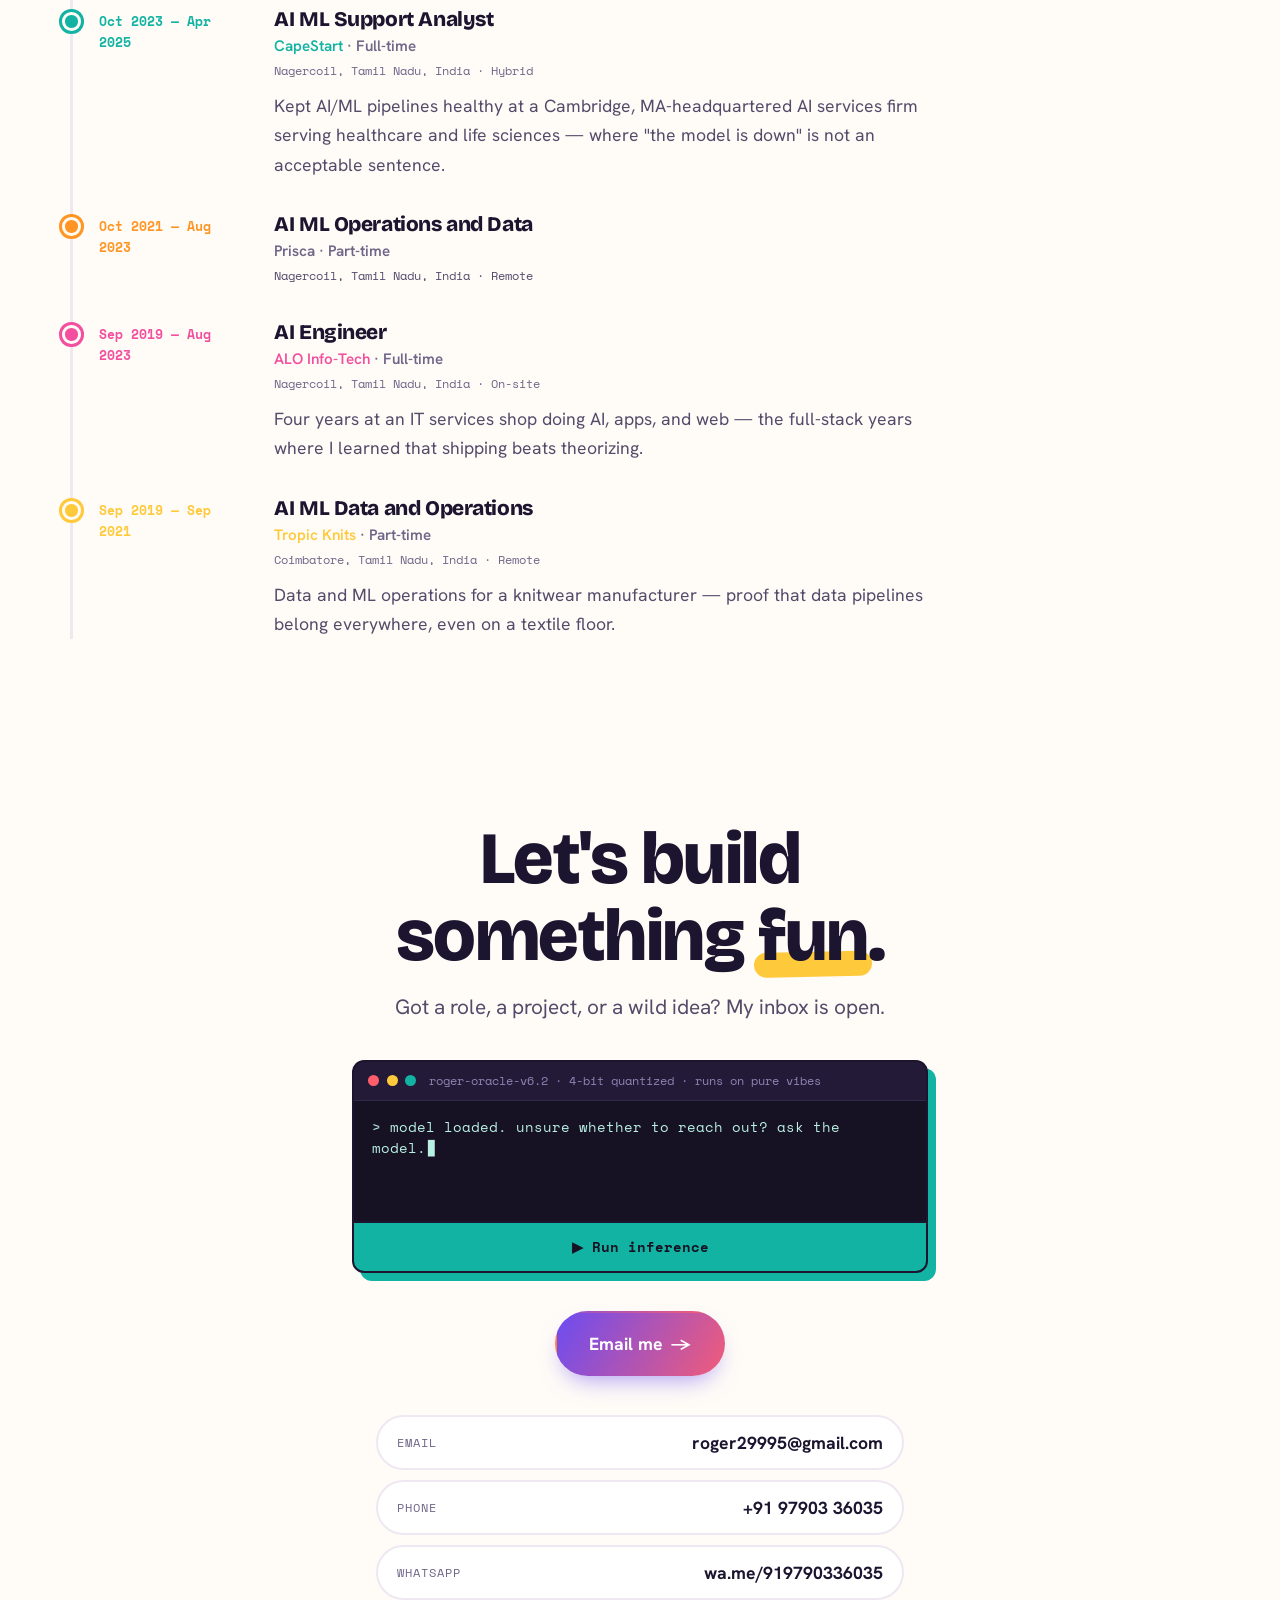
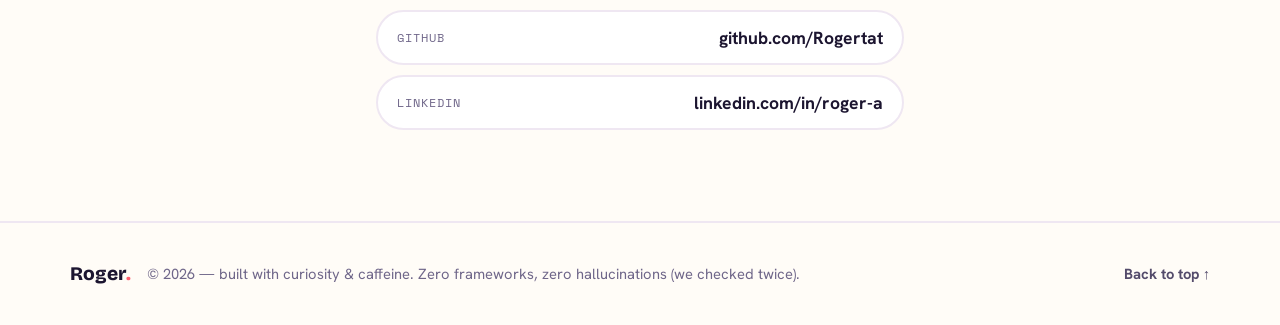
==== commit 2c44b5e0: "Add personality: company links/blurbs, oracle widget, console egg, blob parallax - Timeline: every c" ====
--- a/portfolio/index.html
+++ b/portfolio/index.html
@@ -109,7 +109,7 @@
         inference: I like the messy part where a model meets the real world.
       </p>
       <div class="hero-actions reveal">
-        <a class="btn btn-primary" href="#projects">See my work</a>
+        <a class="btn btn-primary" href="#experience">Trace my path</a>
         <a class="btn btn-outline" href="#contact">Say hi <span aria-hidden="true">&rarr;</span></a>
         <button class="btn btn-text" type="button" data-print>Résumé</button>
       </div>
@@ -222,6 +222,7 @@
           <div class="timeline-body">
             <h3>Sr. Executive — AI Engineering</h3>
             <p class="timeline-org"><a href="https://www.xerago.ai/" rel="noopener" target="_blank">Xerago</a> · Full-time</p>
+            <p class="timeline-loc">Chennai, Tamil Nadu, India</p>
             <p>AI engineering at Xerago, an AI-powered enterprise platform that turns
                fragmented digital stacks — CRM, CDP, commerce, analytics — into
                coordinated execution across BFSI, retail, telecom, and healthcare.</p>
@@ -232,8 +233,10 @@
           <span class="timeline-date">Apr 2025 — Feb 2026</span>
           <div class="timeline-body">
             <h3>Artificial Intelligence Engineer</h3>
-            <p class="timeline-org">Wikpolt Softwares Private Limited · Full-time</p>
+            <p class="timeline-org"><a href="https://wikpoltsoftwares.com/" rel="noopener" target="_blank">Wikpolt Softwares Private Limited</a> · Full-time</p>
             <p class="timeline-loc">Nagercoil, Tamil Nadu, India · On-site</p>
+            <p>Built applied-AI features at a custom software studio — the part of the job
+               where "advanced AI solutions" has to survive contact with real users.</p>
           </div>
         </li>
         <li class="timeline-item reveal" style="--accent: var(--c4)">
@@ -241,8 +244,11 @@
           <span class="timeline-date">Oct 2023 — Apr 2025</span>
           <div class="timeline-body">
             <h3>AI ML Support Analyst</h3>
-            <p class="timeline-org">CapeStart · Full-time</p>
+            <p class="timeline-org"><a href="https://capestart.com/" rel="noopener" target="_blank">CapeStart</a> · Full-time</p>
             <p class="timeline-loc">Nagercoil, Tamil Nadu, India · Hybrid</p>
+            <p>Kept AI/ML pipelines healthy at a Cambridge, MA-headquartered AI services firm
+               serving healthcare and life sciences — where "the model is down" is not an
+               acceptable sentence.</p>
           </div>
         </li>
         <li class="timeline-item reveal" style="--accent: var(--c2)">
@@ -259,8 +265,10 @@
           <span class="timeline-date">Sep 2019 — Aug 2023</span>
           <div class="timeline-body">
             <h3>AI Engineer</h3>
-            <p class="timeline-org">ALO Info-Tech · Full-time</p>
+            <p class="timeline-org"><a href="https://aloinfotech.in/" rel="noopener" target="_blank">ALO Info-Tech</a> · Full-time</p>
             <p class="timeline-loc">Nagercoil, Tamil Nadu, India · On-site</p>
+            <p>Four years at an IT services shop doing AI, apps, and web — the full-stack
+               years where I learned that shipping beats theorizing.</p>
           </div>
         </li>
         <li class="timeline-item reveal" style="--accent: var(--c3)">
@@ -268,8 +276,10 @@
           <span class="timeline-date">Sep 2019 — Sep 2021</span>
           <div class="timeline-body">
             <h3>AI ML Data and Operations</h3>
-            <p class="timeline-org">Tropic · Part-time</p>
+            <p class="timeline-org"><a href="http://www.tropicknitsindia.com/about.html" rel="noopener" target="_blank">Tropic Knits</a> · Part-time</p>
             <p class="timeline-loc">Coimbatore, Tamil Nadu, India · Remote</p>
+            <p>Data and ML operations for a knitwear manufacturer — proof that data
+               pipelines belong everywhere, even on a textile floor.</p>
           </div>
         </li>
       </ol>
@@ -281,6 +291,18 @@
     <div class="wrap contact-inner reveal">
       <h2 class="contact-title" id="contact-title">Let's build<br />something <span class="hl hl-2">fun</span>.</h2>
       <p class="contact-lead">Got a role, a project, or a wild idea? My inbox is open.</p>
+
+      <!-- A tiny, extremely serious inference engine. -->
+      <div class="oracle" role="group" aria-label="Should you reach out? Ask the model (a joke widget)">
+        <div class="oracle-bar" aria-hidden="true">
+          <span class="dot d1"></span><span class="dot d2"></span><span class="dot d3"></span>
+          <code>roger-oracle-v6.2 · 4-bit quantized · runs on pure vibes</code>
+        </div>
+        <div class="oracle-screen" data-oracle-screen aria-live="polite">
+          <p class="oracle-line">&gt; model loaded. unsure whether to reach out? ask the model.</p>
+        </div>
+        <button class="oracle-run" type="button" data-oracle>▶ Run inference</button>
+      </div>
       <a class="btn btn-primary btn-lg" href="mailto:roger29995@gmail.com">Email me <span aria-hidden="true">&rarr;</span></a>
       <!-- EDIT: your contact details. Values are shown as text so they're always
            readable/copyable, and linked for devices with a mail/phone/WhatsApp app. -->
@@ -299,7 +321,7 @@
 <footer class="site-footer">
   <div class="wrap footer-inner">
     <span class="brand-name">Roger<span class="brand-dot">.</span></span>
-    <p>&copy; <span data-year>2026</span> — built with curiosity &amp; caffeine.</p>
+    <p>&copy; <span data-year>2026</span> — built with curiosity &amp; caffeine. Zero frameworks, zero hallucinations (we checked twice).</p>
     <a href="#top" class="to-top">Back to top <span aria-hidden="true">&uarr;</span></a>
   </div>
 </footer>
--- a/portfolio/styles.css
+++ b/portfolio/styles.css
@@ -351,6 +351,36 @@
 .socials a { color: var(--ink-soft); text-decoration: none; font-weight: 700; }
 .socials a:hover { color: var(--c5); }
 
+/* --- the oracle: a tiny, extremely serious inference engine ------------- */
+.oracle {
+  max-width: 36rem; margin: 0 auto 2.4rem; text-align: left;
+  border: 2px solid var(--ink); border-radius: var(--radius-sm);
+  background: #171223; box-shadow: 8px 8px 0 var(--c4); overflow: hidden;
+}
+.oracle-bar {
+  display: flex; align-items: center; gap: 0.45rem;
+  padding: 0.6rem 0.9rem; background: #221a36; border-bottom: 1px solid #322a4d;
+}
+.oracle-bar .dot { width: 11px; height: 11px; border-radius: 50%; }
+.dot.d1 { background: var(--c1); } .dot.d2 { background: var(--c3); } .dot.d3 { background: var(--c4); }
+.oracle-bar code { font-family: var(--font-mono); font-size: 0.72rem; color: #8f84b3; margin-left: 0.4rem; }
+.oracle-screen { padding: 1rem 1.1rem 0.6rem; min-height: 7.5rem; }
+.oracle-line {
+  font-family: var(--font-mono); font-size: 0.85rem; line-height: 1.55;
+  color: #b9f0e4; margin: 0 0 0.35rem; overflow-wrap: anywhere;
+}
+.oracle-line.verdict { color: #ffd166; font-weight: 700; }
+.oracle-screen .oracle-line:last-child::after { content: "▋"; margin-left: 2px; animation: blink 1s steps(1) infinite; }
+@keyframes blink { 50% { opacity: 0; } }
+.oracle-run {
+  display: block; width: 100%; padding: 0.85rem 1rem;
+  font-family: var(--font-mono); font-weight: 700; font-size: 0.9rem;
+  color: #171223; background: var(--c4); border: 0; border-top: 2px solid var(--ink);
+  cursor: pointer; transition: background var(--t), letter-spacing var(--t);
+}
+.oracle-run:hover:not(:disabled) { background: var(--c3); letter-spacing: 0.06em; }
+.oracle-run:disabled { background: #4b4368; color: #b3abd1; cursor: wait; }
+
 .contact-list { list-style: none; margin: 2.4rem auto 0; padding: 0; display: grid; gap: 0.6rem; max-width: 33rem; text-align: left; }
 .contact-list li {
   display: flex; align-items: center; justify-content: space-between; gap: 1rem;
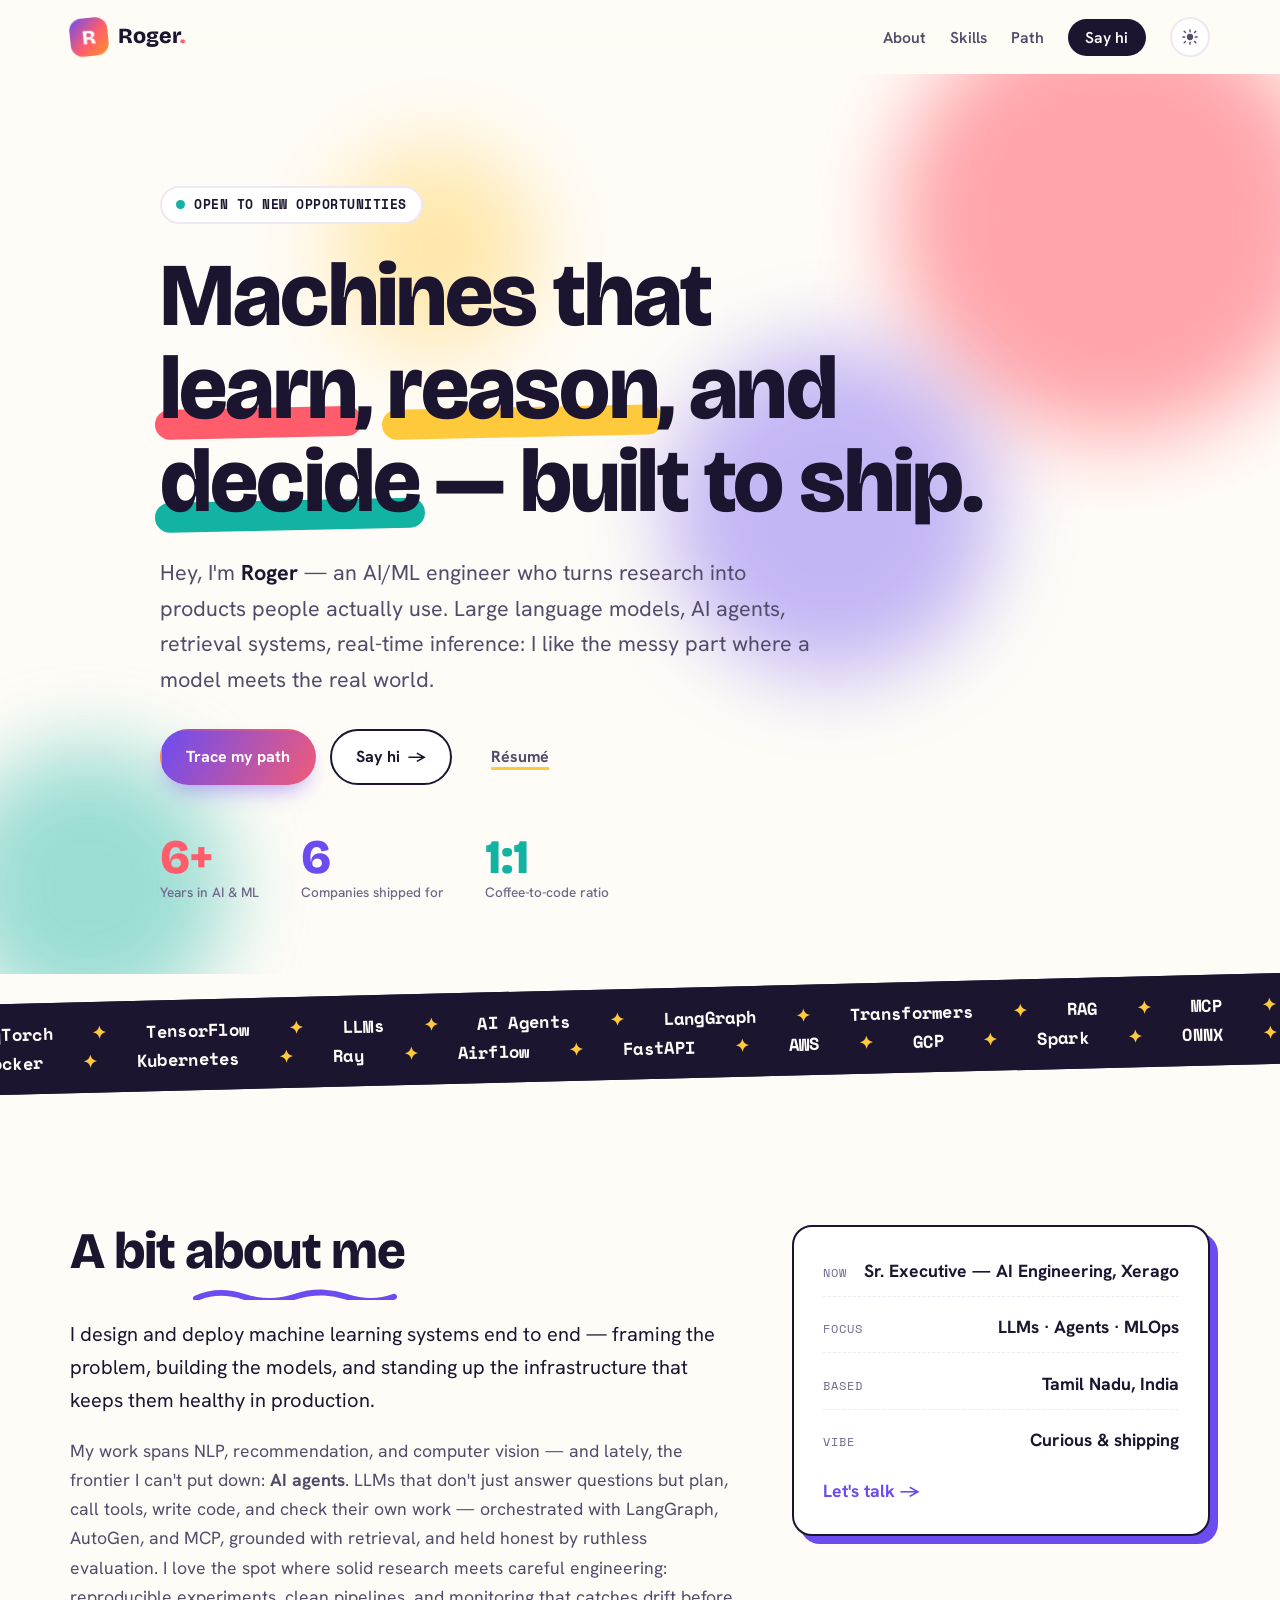
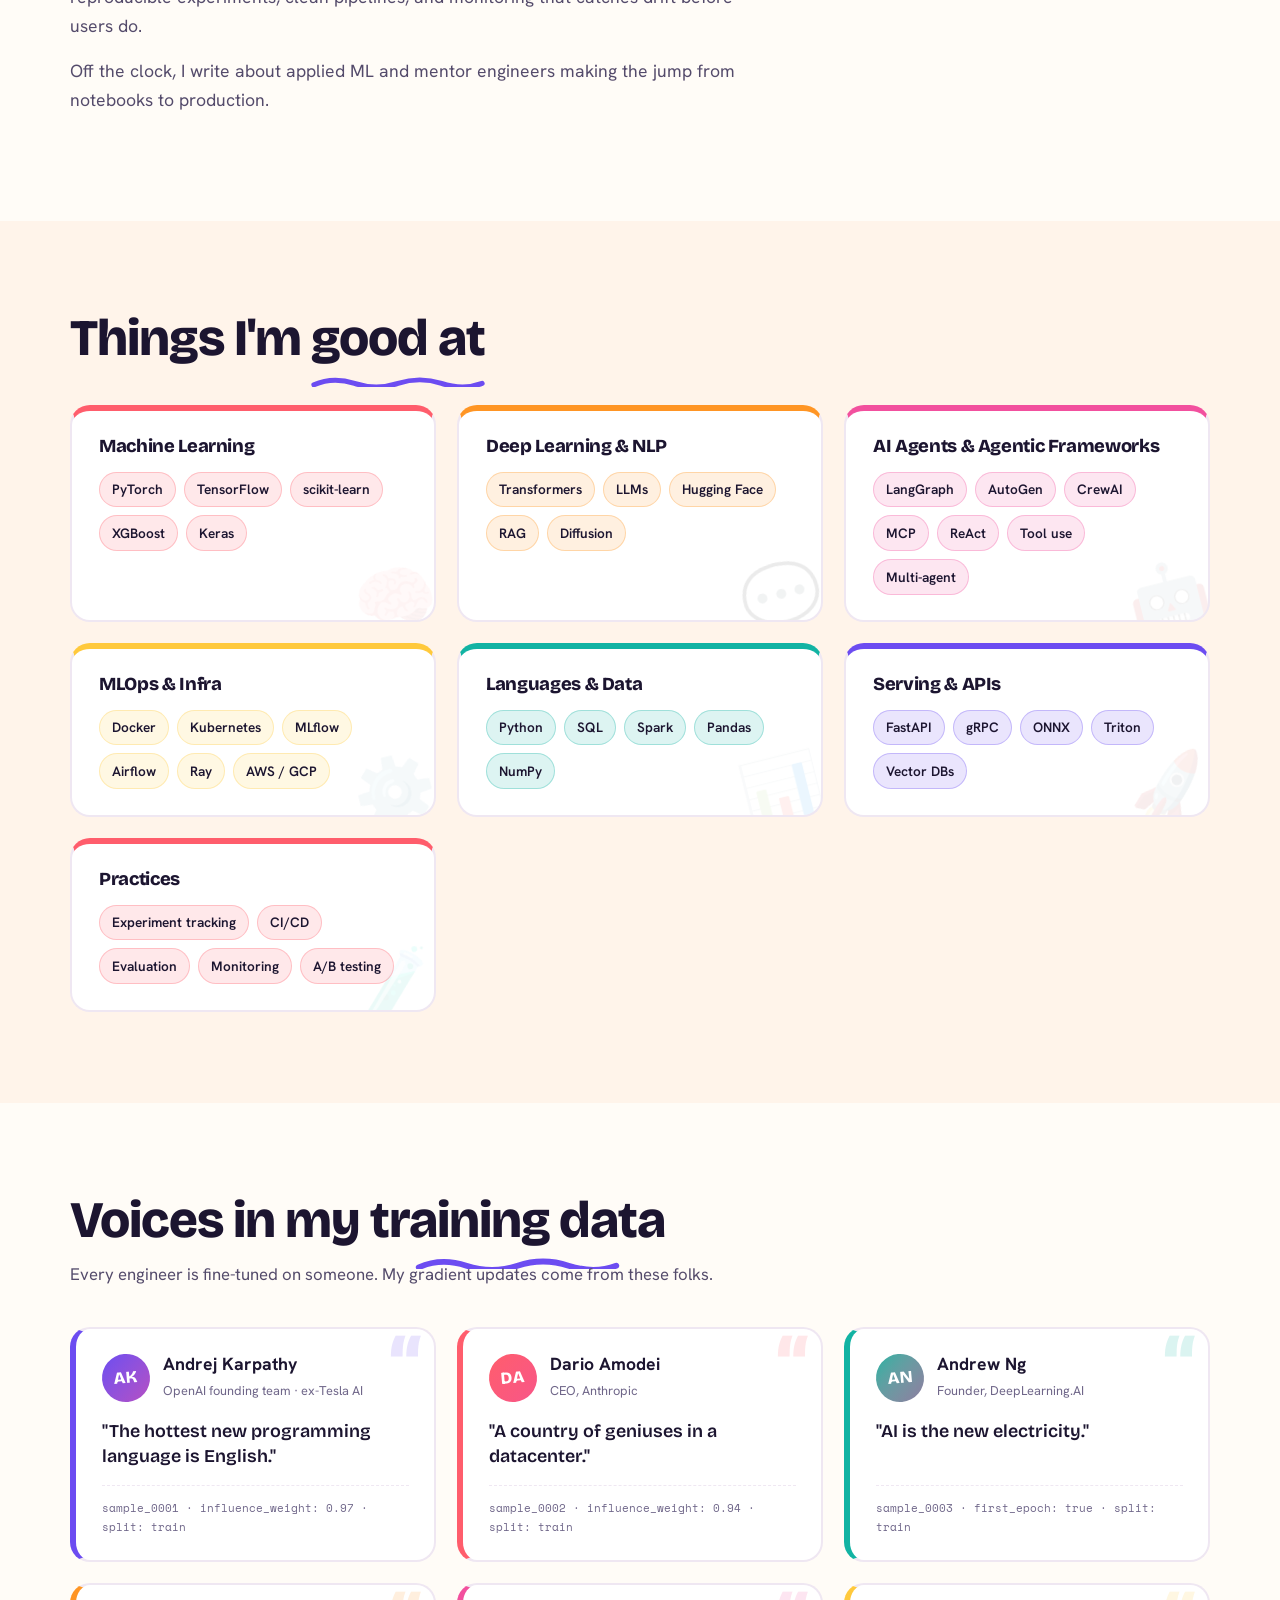
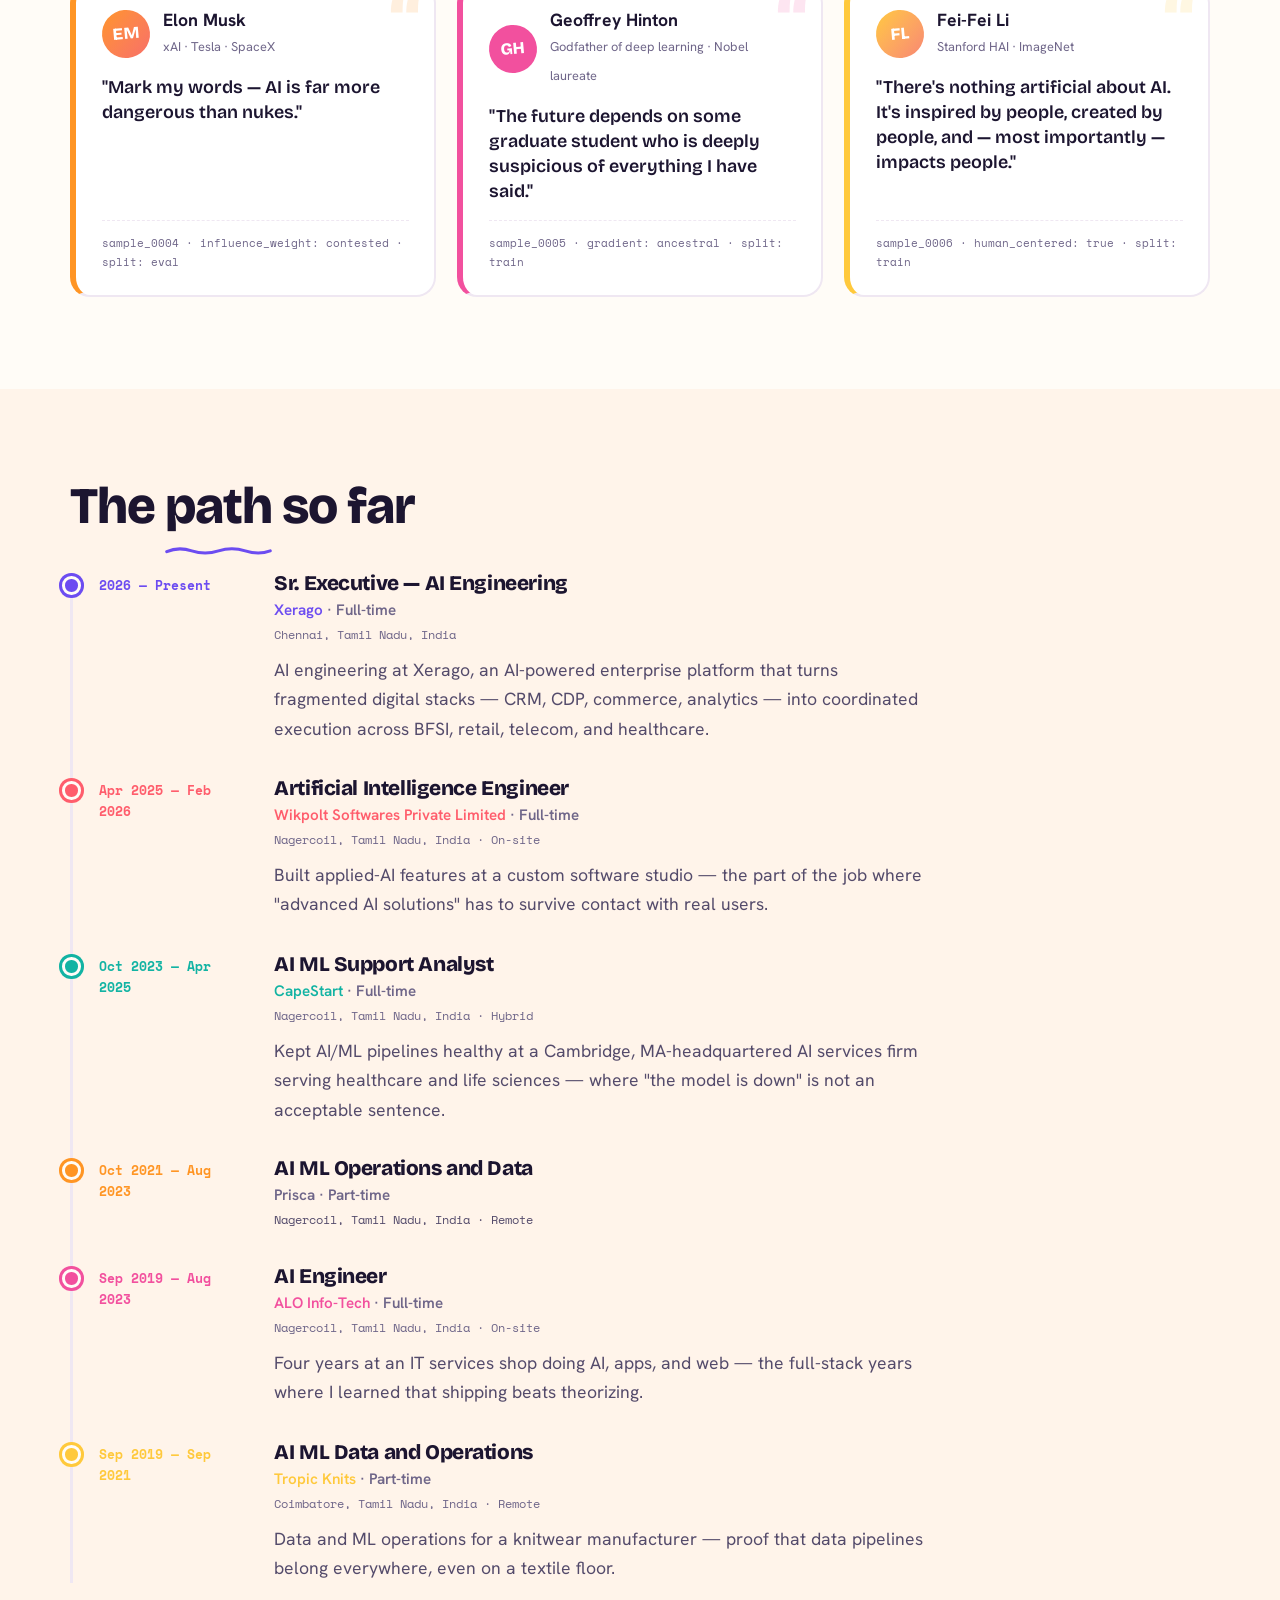
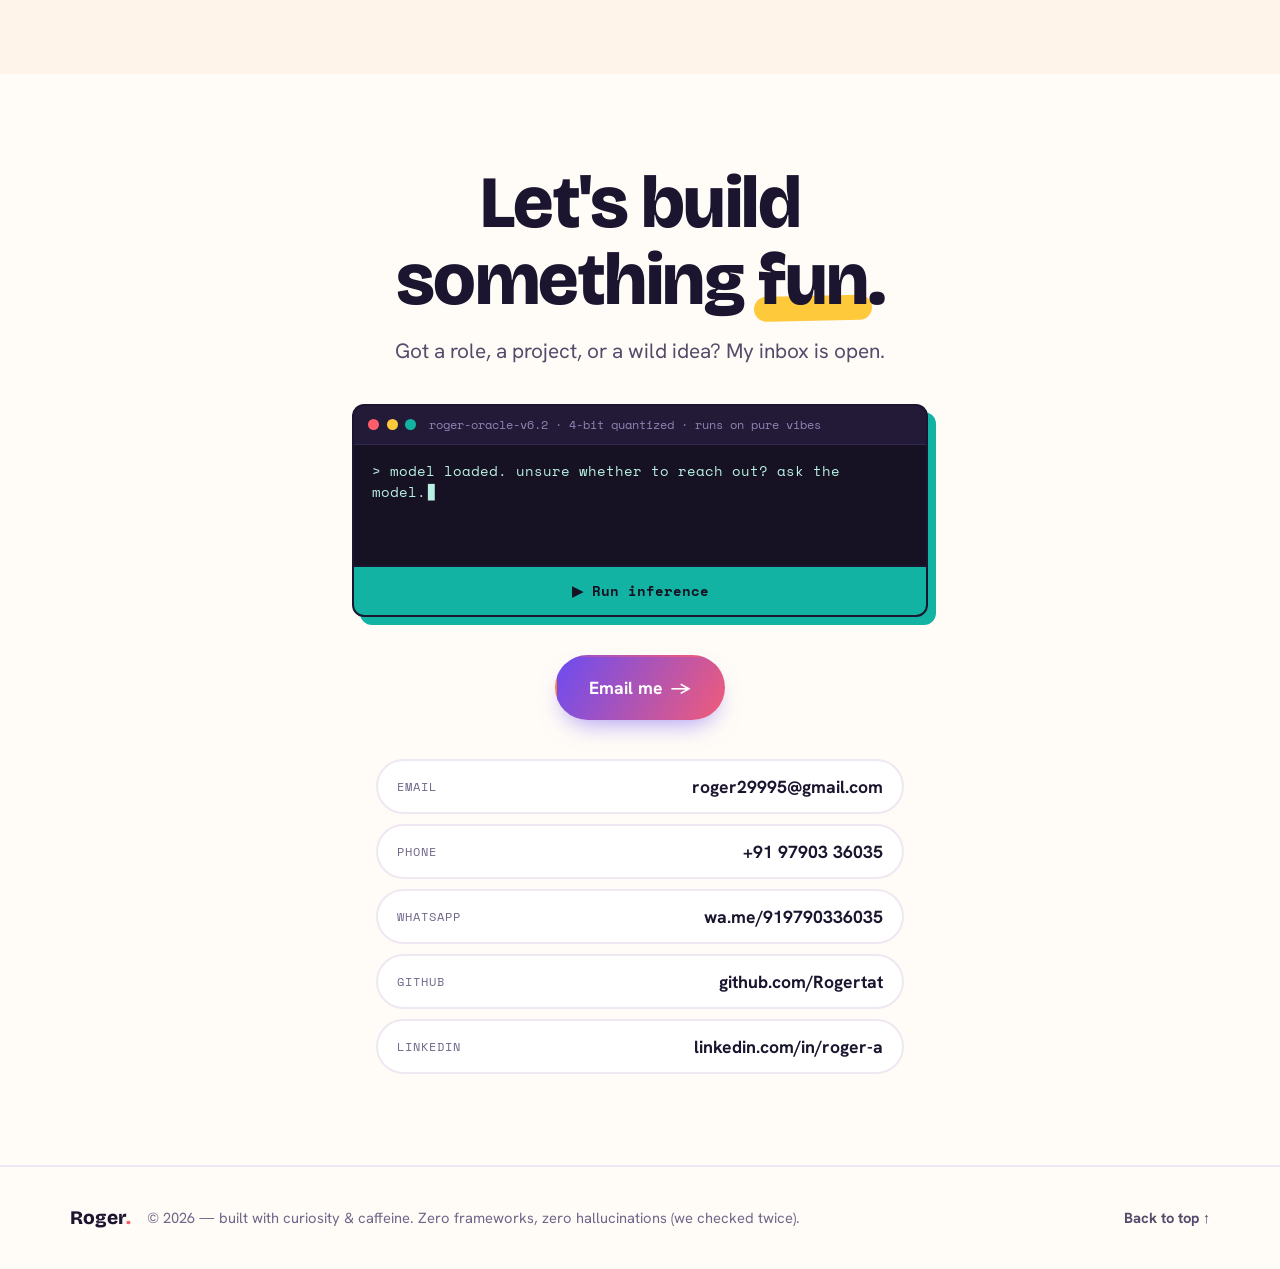
==== commit d23b224f: "Add neural-net hero, AI-legends quote wall, agents-first about copy - Hero now hosts a live canvas n" ====
--- a/portfolio/index.html
+++ b/portfolio/index.html
@@ -91,6 +91,8 @@
       <span class="blob blob-3"></span>
       <span class="blob blob-4"></span>
     </div>
+    <!-- live neural net: neurons drift, link, chase your cursor; click to fire -->
+    <canvas class="neural" aria-hidden="true"></canvas>
 
     <div class="wrap hero-inner">
       <p class="status reveal"><span class="status-dot" aria-hidden="true"></span> Open to new opportunities</p>
@@ -150,10 +152,13 @@
           in production.
         </p>
         <p>
-          My work spans NLP, recommendation, and computer vision, with a recent obsession
-          with large language models, retrieval-augmented generation, and evaluation. I love
-          the spot where solid research meets careful engineering: reproducible experiments,
-          clean data pipelines, and monitoring that catches drift before users do.
+          My work spans NLP, recommendation, and computer vision — and lately, the frontier
+          I can't put down: <strong>AI agents</strong>. LLMs that don't just answer questions
+          but plan, call tools, write code, and check their own work — orchestrated with
+          LangGraph, AutoGen, and MCP, grounded with retrieval, and held honest by ruthless
+          evaluation. I love the spot where solid research meets careful engineering:
+          reproducible experiments, clean pipelines, and monitoring that catches drift
+          before users do.
         </p>
         <p>
           Off the clock, I write about applied ML and mentor engineers making the jump from
@@ -178,31 +183,31 @@
       <h2 class="section-title reveal">Things I'm <span class="squiggle">good at</span></h2>
       <!-- EDIT: adjust groups + tags to match your stack -->
       <div class="skills-grid">
-        <article class="skill-card reveal" style="--accent: var(--c1)">
+        <article class="skill-card reveal" data-icon="🧠" style="--accent: var(--c1)">
           <h3>Machine Learning</h3>
           <ul class="chips"><li>PyTorch</li><li>TensorFlow</li><li>scikit-learn</li><li>XGBoost</li><li>Keras</li></ul>
         </article>
-        <article class="skill-card reveal" style="--accent: var(--c2)">
+        <article class="skill-card reveal" data-icon="💬" style="--accent: var(--c2)">
           <h3>Deep Learning &amp; NLP</h3>
           <ul class="chips"><li>Transformers</li><li>LLMs</li><li>Hugging Face</li><li>RAG</li><li>Diffusion</li></ul>
         </article>
-        <article class="skill-card reveal" style="--accent: var(--c6)">
+        <article class="skill-card reveal" data-icon="🤖" style="--accent: var(--c6)">
           <h3>AI Agents &amp; Agentic Frameworks</h3>
           <ul class="chips"><li>LangGraph</li><li>AutoGen</li><li>CrewAI</li><li>MCP</li><li>ReAct</li><li>Tool use</li><li>Multi-agent</li></ul>
         </article>
-        <article class="skill-card reveal" style="--accent: var(--c3)">
+        <article class="skill-card reveal" data-icon="⚙️" style="--accent: var(--c3)">
           <h3>MLOps &amp; Infra</h3>
           <ul class="chips"><li>Docker</li><li>Kubernetes</li><li>MLflow</li><li>Airflow</li><li>Ray</li><li>AWS / GCP</li></ul>
         </article>
-        <article class="skill-card reveal" style="--accent: var(--c4)">
+        <article class="skill-card reveal" data-icon="📊" style="--accent: var(--c4)">
           <h3>Languages &amp; Data</h3>
           <ul class="chips"><li>Python</li><li>SQL</li><li>Spark</li><li>Pandas</li><li>NumPy</li></ul>
         </article>
-        <article class="skill-card reveal" style="--accent: var(--c5)">
+        <article class="skill-card reveal" data-icon="🚀" style="--accent: var(--c5)">
           <h3>Serving &amp; APIs</h3>
           <ul class="chips"><li>FastAPI</li><li>gRPC</li><li>ONNX</li><li>Triton</li><li>Vector DBs</li></ul>
         </article>
-        <article class="skill-card reveal" style="--accent: var(--c1)">
+        <article class="skill-card reveal" data-icon="🧪" style="--accent: var(--c1)">
           <h3>Practices</h3>
           <ul class="chips"><li>Experiment tracking</li><li>CI/CD</li><li>Evaluation</li><li>Monitoring</li><li>A/B testing</li></ul>
         </article>
@@ -210,8 +215,71 @@
     </div>
   </section>
 
+  <!-- ============================= VOICES ============================= -->
+  <section class="section" id="voices" aria-labelledby="voices-title">
+    <div class="wrap">
+      <h2 class="section-title reveal" id="voices-title">Voices in my <span class="squiggle">training data</span></h2>
+      <p class="voices-sub reveal">Every engineer is fine-tuned on someone. My gradient updates come from these folks.</p>
+      <div class="voices-grid">
+        <figure class="voice-card reveal" style="--accent: var(--c5)">
+          <figcaption class="voice-head">
+            <span class="voice-avatar" aria-hidden="true">AK</span>
+            <span><strong>Andrej Karpathy</strong><em>OpenAI founding team · ex-Tesla AI</em></span>
+          </figcaption>
+          <blockquote>"The hottest new programming language is English."</blockquote>
+          <code class="voice-meta">sample_0001 · influence_weight: 0.97 · split: train</code>
+        </figure>
+
+        <figure class="voice-card reveal" style="--accent: var(--c1)">
+          <figcaption class="voice-head">
+            <span class="voice-avatar" aria-hidden="true">DA</span>
+            <span><strong>Dario Amodei</strong><em>CEO, Anthropic</em></span>
+          </figcaption>
+          <blockquote>"A country of geniuses in a datacenter."</blockquote>
+          <code class="voice-meta">sample_0002 · influence_weight: 0.94 · split: train</code>
+        </figure>
+
+        <figure class="voice-card reveal" style="--accent: var(--c4)">
+          <figcaption class="voice-head">
+            <span class="voice-avatar" aria-hidden="true">AN</span>
+            <span><strong>Andrew Ng</strong><em>Founder, DeepLearning.AI</em></span>
+          </figcaption>
+          <blockquote>"AI is the new electricity."</blockquote>
+          <code class="voice-meta">sample_0003 · first_epoch: true · split: train</code>
+        </figure>
+
+        <figure class="voice-card reveal" style="--accent: var(--c2)">
+          <figcaption class="voice-head">
+            <span class="voice-avatar" aria-hidden="true">EM</span>
+            <span><strong>Elon Musk</strong><em>xAI · Tesla · SpaceX</em></span>
+          </figcaption>
+          <blockquote>"Mark my words — AI is far more dangerous than nukes."</blockquote>
+          <code class="voice-meta">sample_0004 · influence_weight: contested · split: eval</code>
+        </figure>
+
+        <figure class="voice-card reveal" style="--accent: var(--c6)">
+          <figcaption class="voice-head">
+            <span class="voice-avatar" aria-hidden="true">GH</span>
+            <span><strong>Geoffrey Hinton</strong><em>Godfather of deep learning · Nobel laureate</em></span>
+          </figcaption>
+          <blockquote>"The future depends on some graduate student who is deeply suspicious of everything I have said."</blockquote>
+          <code class="voice-meta">sample_0005 · gradient: ancestral · split: train</code>
+        </figure>
+
+        <figure class="voice-card reveal" style="--accent: var(--c3)">
+          <figcaption class="voice-head">
+            <span class="voice-avatar" aria-hidden="true">FL</span>
+            <span><strong>Fei-Fei Li</strong><em>Stanford HAI · ImageNet</em></span>
+          </figcaption>
+          <blockquote>"There's nothing artificial about AI. It's inspired by people, created by people, and — most importantly — impacts people."</blockquote>
+          <code class="voice-meta">sample_0006 · human_centered: true · split: train</code>
+        </figure>
+      </div>
+    </div>
+  </section>
+
   <!-- ============================= EXPERIENCE ============================= -->
-  <section class="section" id="experience" aria-labelledby="experience-title">
+  <section class="section section-tint" id="experience" aria-labelledby="experience-title">
     <div class="wrap">
       <h2 class="section-title reveal">The <span class="squiggle">path</span> so far</h2>
       <!-- EDIT: add a line or two under any role describing what you built/achieved -->
--- a/portfolio/styles.css
+++ b/portfolio/styles.css
@@ -235,6 +235,9 @@
 [data-theme="dark"] .blob { opacity: 0.4; }
 @keyframes drift { 0%,100% { transform: translate(0,0) scale(1); } 33% { transform: translate(4%, 6%) scale(1.08); } 66% { transform: translate(-5%, -3%) scale(0.95); } }
 
+/* live neural net canvas — sits above the blobs, below the copy */
+.neural { position: absolute; inset: 0; z-index: 1; width: 100%; height: 100%; pointer-events: none; }
+
 /* --------------------------------------------------------------------------
    Marquee
    -------------------------------------------------------------------------- */
@@ -286,11 +289,22 @@
    -------------------------------------------------------------------------- */
 .skills-grid { display: grid; grid-template-columns: repeat(auto-fit, minmax(min(100%, 270px), 1fr)); gap: 1.3rem; }
 .skill-card {
+  position: relative; overflow: hidden;
   background: var(--surface); border: 2px solid var(--line); border-radius: var(--radius);
   padding: 1.6rem 1.7rem; transition: transform var(--t), box-shadow var(--t), border-color var(--t);
   border-top: 6px solid var(--accent);
 }
 .skill-card:hover { transform: translateY(-6px) rotate(-0.8deg); box-shadow: var(--shadow); border-color: var(--accent); }
+/* big emoji watermark that swings into view on hover */
+.skill-card::after {
+  content: attr(data-icon);
+  position: absolute; right: -0.4rem; bottom: -0.9rem;
+  font-size: 4.6rem; line-height: 1; opacity: 0.08;
+  transform: rotate(-14deg) scale(0.9);
+  transition: transform var(--t), opacity var(--t);
+  pointer-events: none;
+}
+.skill-card:hover::after { opacity: 0.2; transform: rotate(4deg) scale(1.12); }
 .skill-card h3 { font-size: 1.15rem; margin-bottom: 1rem; }
 .chips { display: flex; flex-wrap: wrap; gap: 0.5rem; list-style: none; margin: 0; padding: 0; }
 .chips li {
@@ -326,6 +340,53 @@
 .project-links a:hover { background: var(--accent); border-color: var(--accent); color: #fff; }
 
 /* --------------------------------------------------------------------------
+   Voices — famous AI figures as dataset records
+   -------------------------------------------------------------------------- */
+.voices-sub { margin: -1.6rem 0 2.4rem; color: var(--ink-soft); font-size: 1.05rem; }
+.voices-grid {
+  display: grid;
+  grid-template-columns: repeat(auto-fit, minmax(min(100%, 310px), 1fr));
+  gap: 1.3rem;
+}
+.voice-card {
+  position: relative; margin: 0; display: flex; flex-direction: column; gap: 1rem;
+  background: var(--surface); border: 2px solid var(--line); border-left: 6px solid var(--accent);
+  border-radius: var(--radius); padding: 1.5rem 1.6rem;
+  transition: transform var(--t), box-shadow var(--t), border-color var(--t);
+}
+.voice-card::before {
+  content: "\201C";
+  position: absolute; top: -0.2rem; right: 0.8rem;
+  font-family: var(--font-display); font-weight: 800; font-size: 5rem; line-height: 1;
+  color: var(--accent); opacity: 0.15;
+  transition: opacity var(--t), transform var(--t);
+  pointer-events: none;
+}
+.voice-card:hover { transform: translateY(-6px) rotate(0.8deg); box-shadow: var(--shadow); border-color: var(--accent); }
+.voice-card:hover::before { opacity: 0.4; transform: rotate(8deg) scale(1.15); }
+.voice-head { display: flex; align-items: center; gap: 0.85rem; }
+.voice-avatar {
+  display: grid; place-items: center; flex-shrink: 0;
+  width: 48px; height: 48px; border-radius: 50%;
+  font-family: var(--font-display); font-weight: 800; font-size: 1.05rem; color: #fff;
+  background: linear-gradient(135deg, var(--accent), color-mix(in srgb, var(--accent) 45%, var(--c6)));
+  transform: rotate(-5deg);
+  transition: transform var(--t);
+}
+.voice-card:hover .voice-avatar { transform: rotate(5deg) scale(1.12); }
+.voice-head strong { display: block; line-height: 1.2; }
+.voice-head em { font-style: normal; font-size: 0.8rem; color: var(--ink-faint); }
+.voice-card blockquote {
+  margin: 0; flex: 1;
+  font-family: var(--font-display); font-weight: 600;
+  font-size: 1.12rem; line-height: 1.4; color: var(--ink);
+}
+.voice-meta {
+  font-family: var(--font-mono); font-size: 0.7rem; color: var(--ink-faint);
+  border-top: 1px dashed var(--line); padding-top: 0.8rem;
+}
+
+/* --------------------------------------------------------------------------
    Timeline
    -------------------------------------------------------------------------- */
 .timeline { list-style: none; margin: 0; padding: 0; max-width: 54rem; }
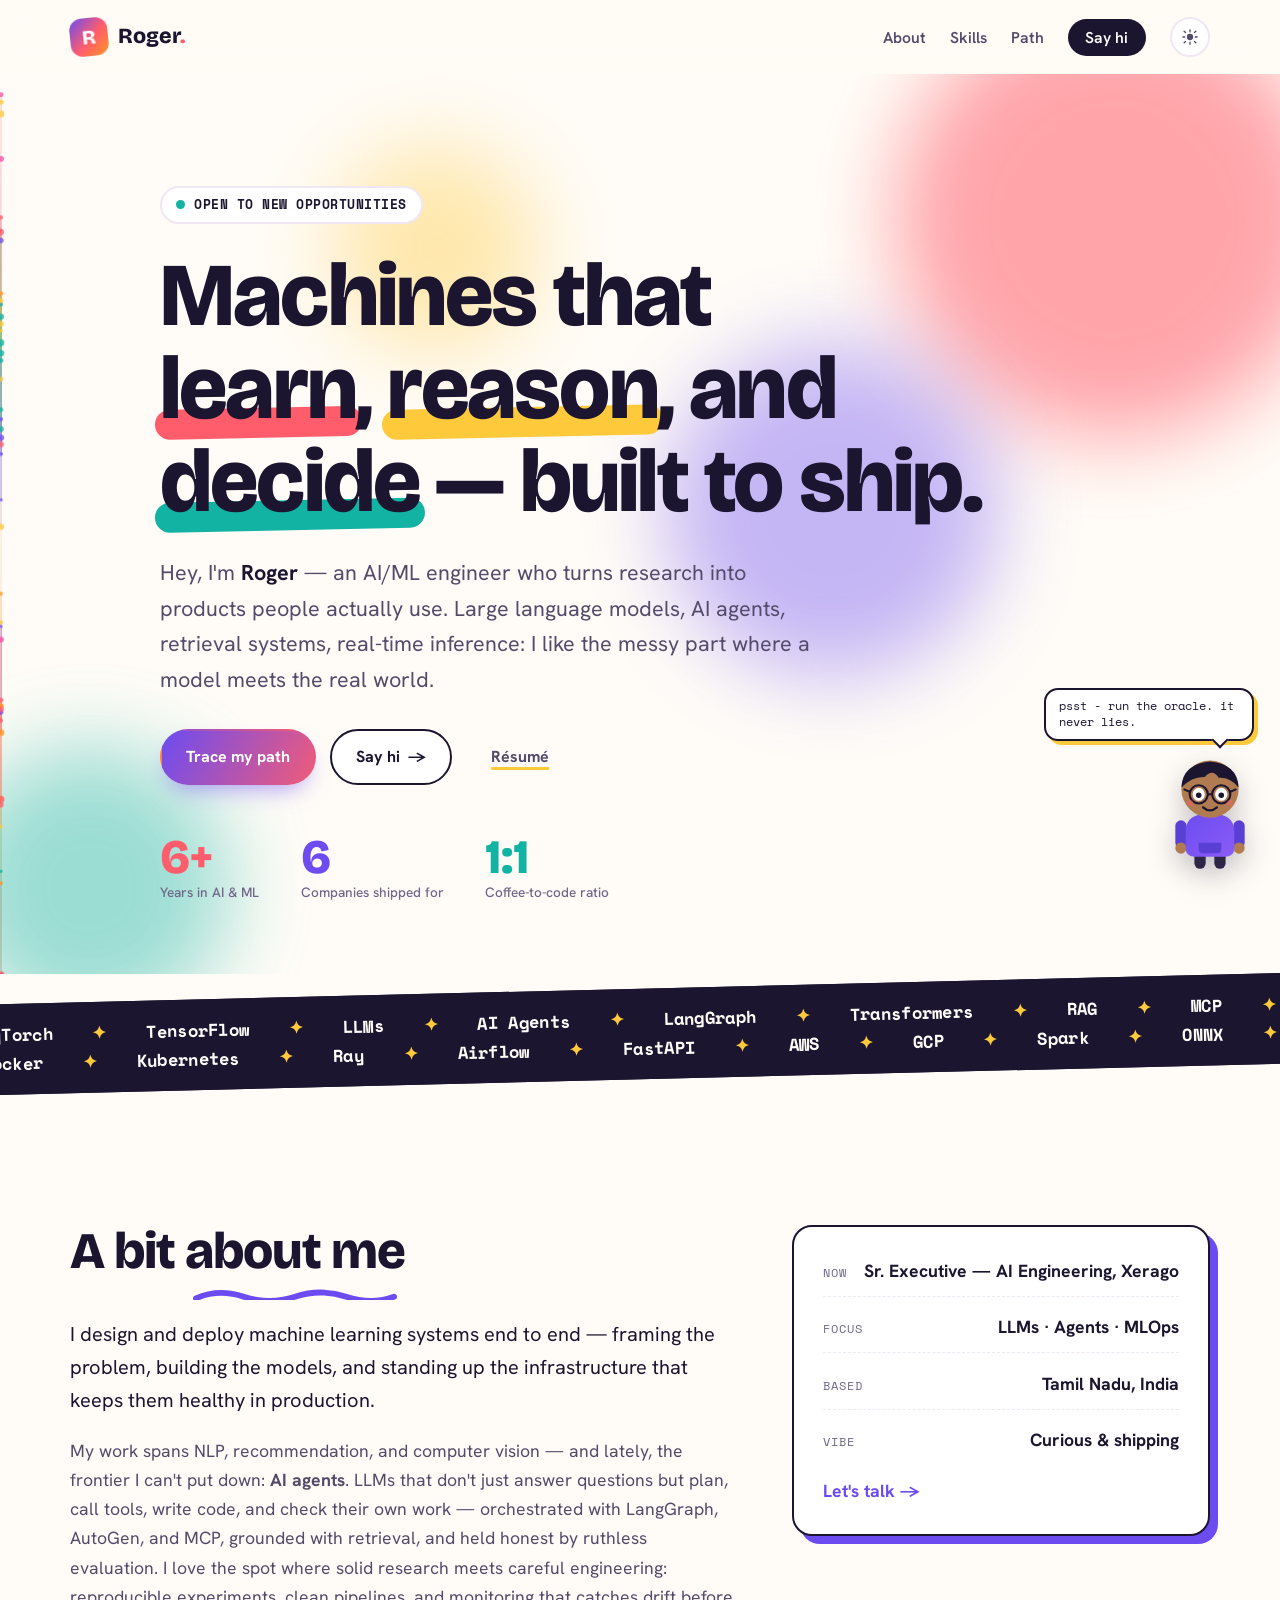
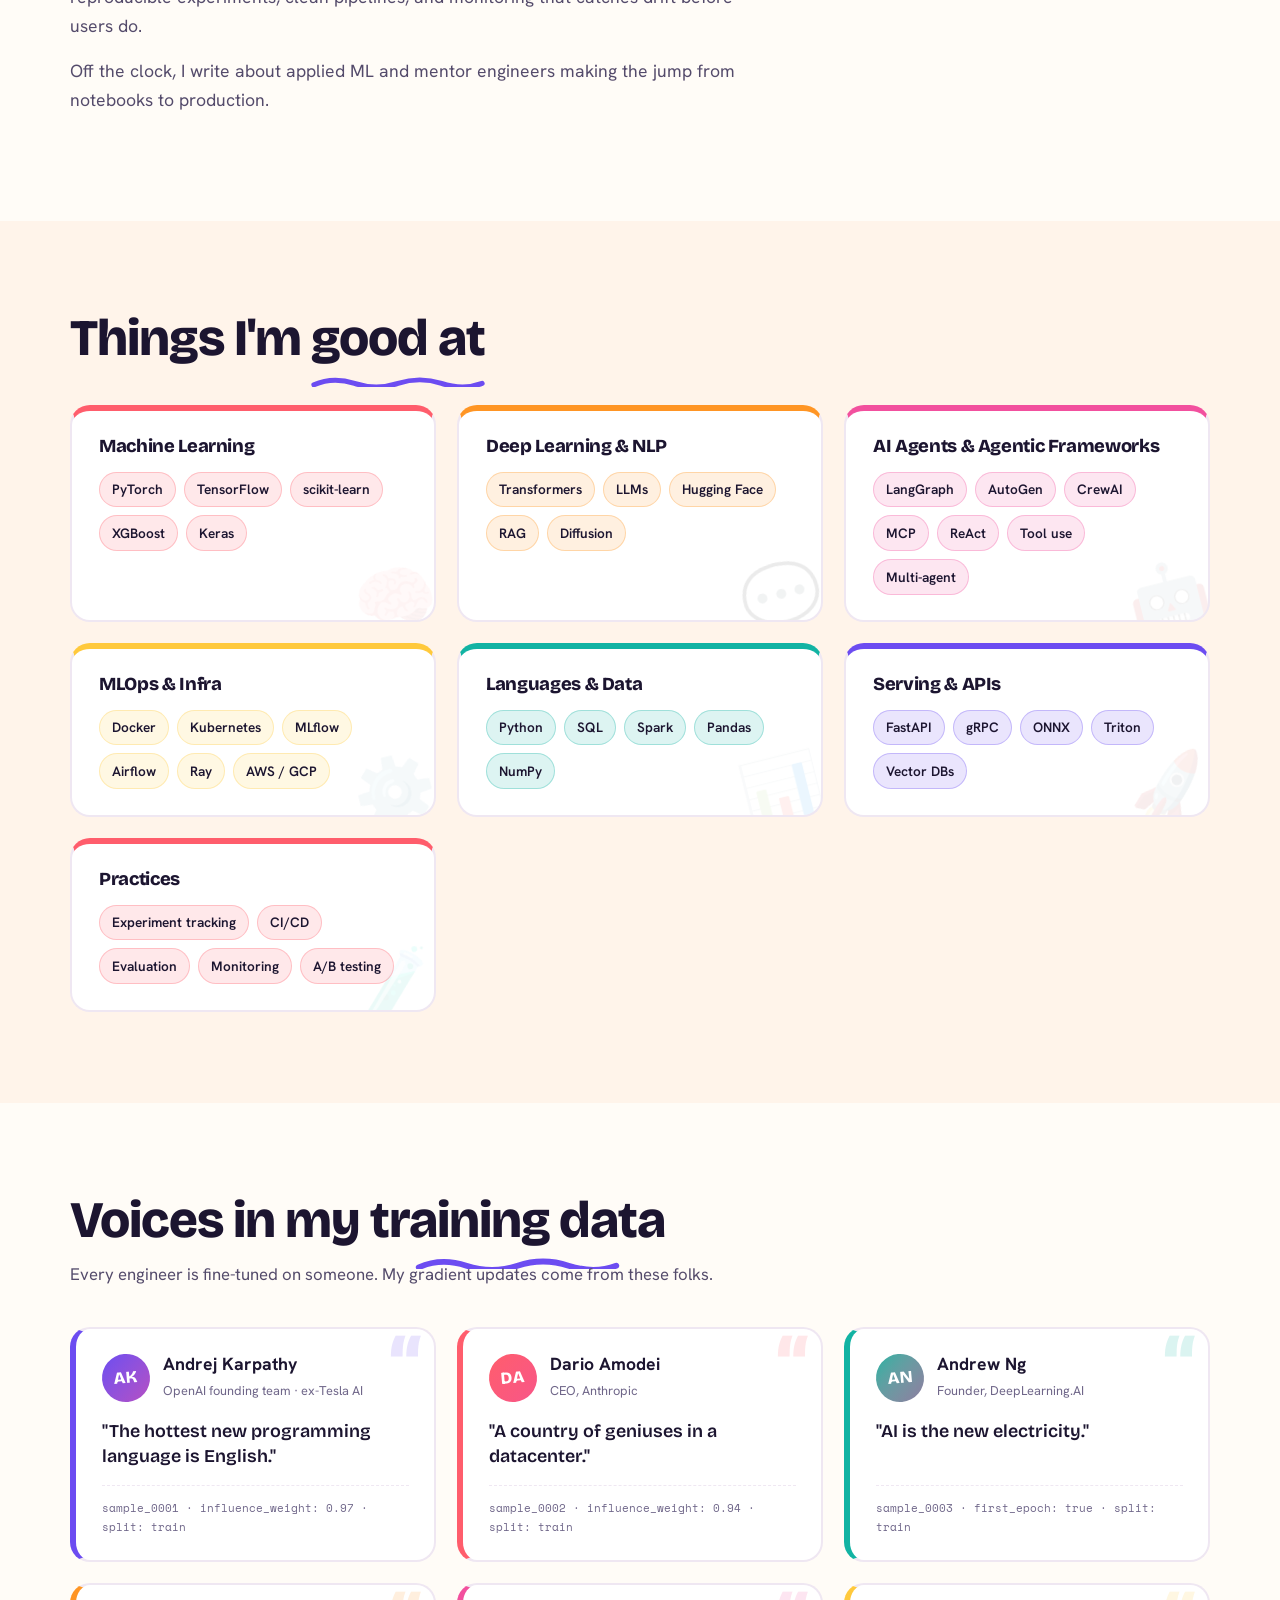
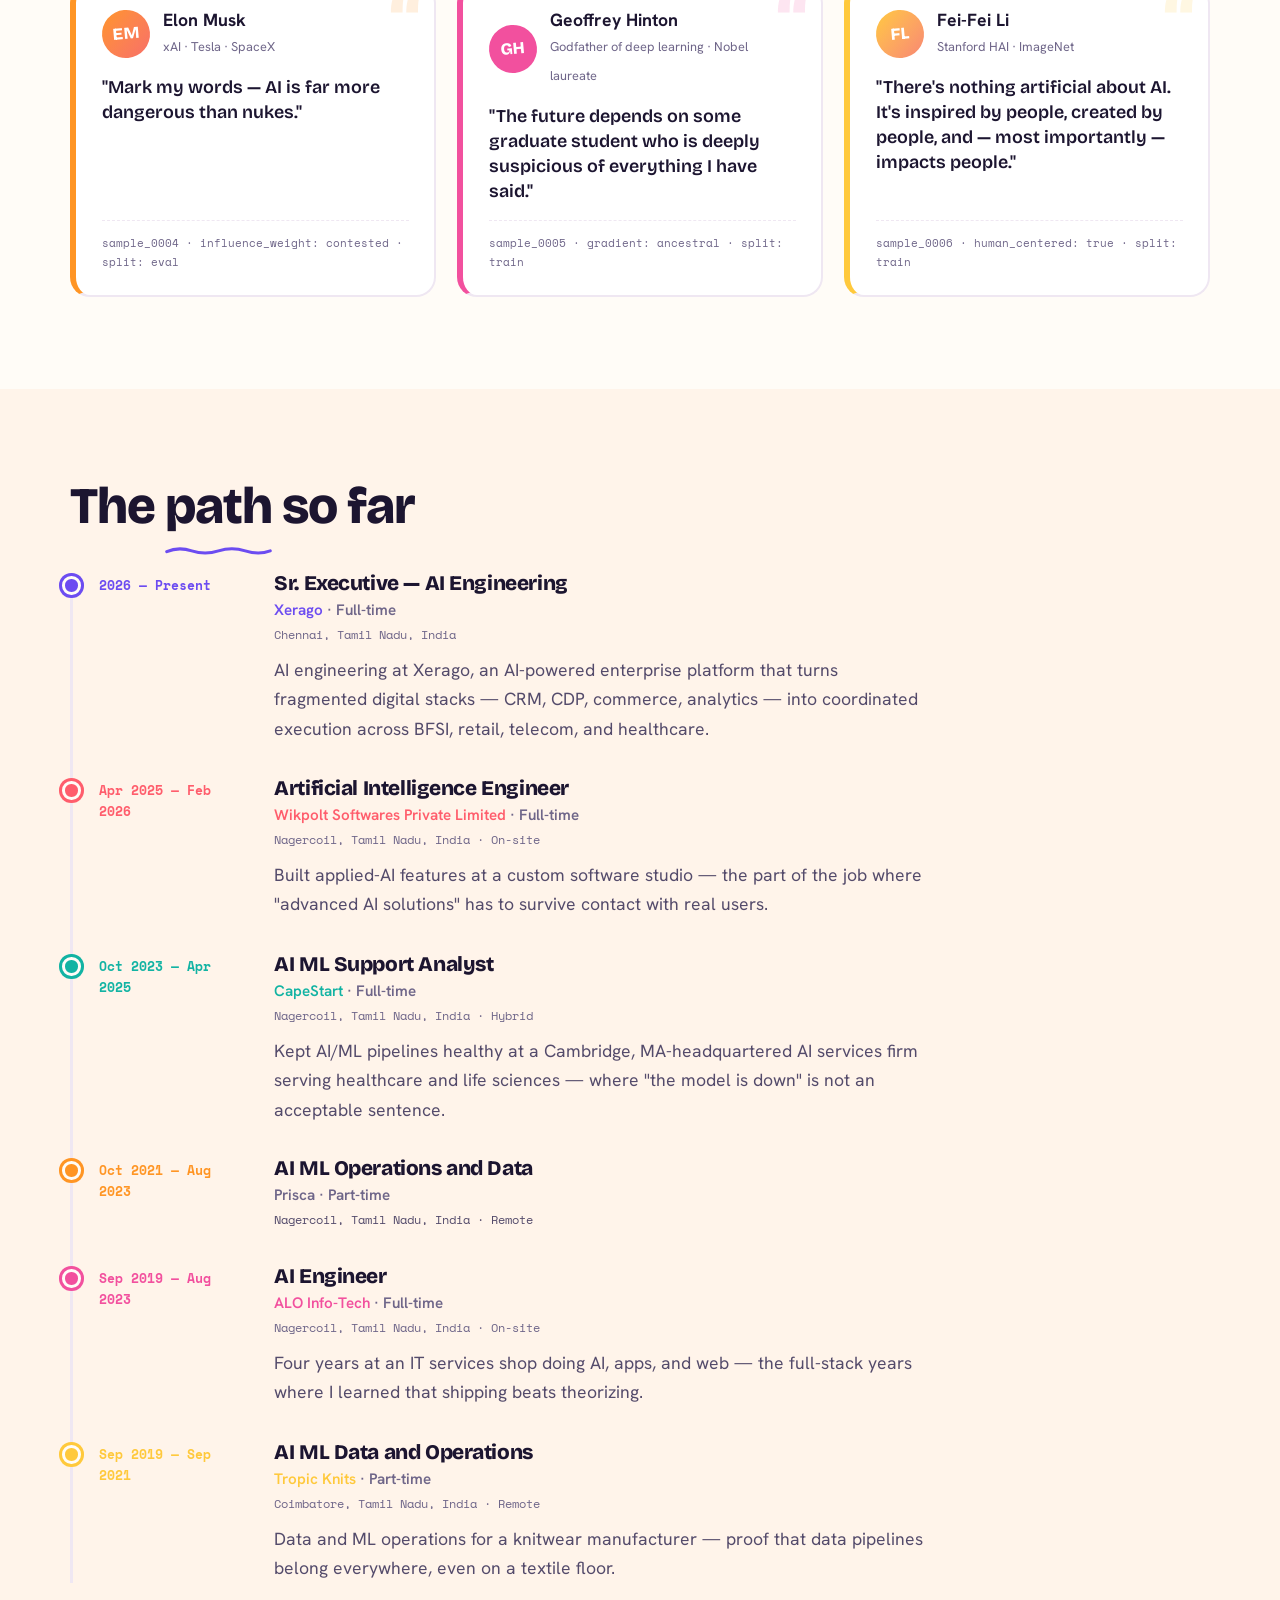
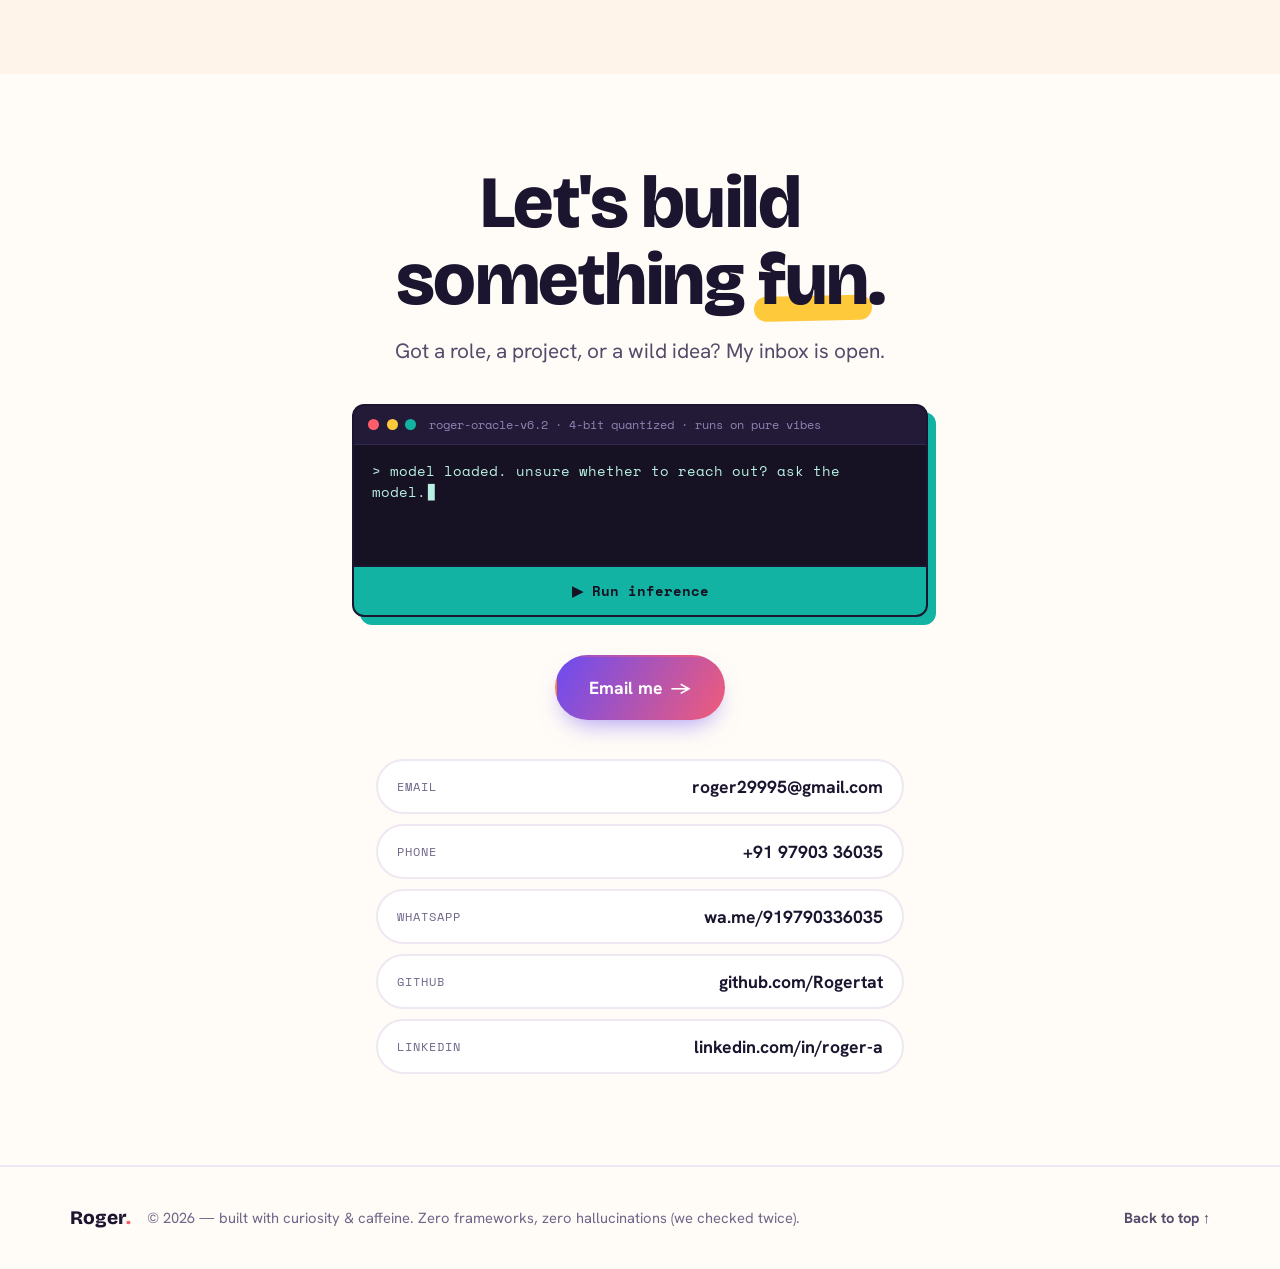
==== commit 10403ea2: "Add mini-Roger, an animated chibi companion A hand-coded SVG chibi engineer fixed to the corner of t" ====
--- a/portfolio/index.html
+++ b/portfolio/index.html
@@ -385,6 +385,56 @@
   </section>
 </main>
 
+<!-- ============================= COMPANION ============================= -->
+<!-- mini-Roger: the page buddy. Eyes track the cursor, blinks, waves, naps,
+     and quips per section. To swap in an anime portrait of yourself later,
+     replace the <svg> below with <img src="assets/your-anime.png" alt=""> —
+     the bob/bubble/dismiss rig keeps working (eye-tracking is SVG-only). -->
+<div class="companion" data-companion>
+  <div class="companion-bubble" role="status" aria-live="polite"></div>
+  <button class="companion-close" type="button" data-companion-close aria-label="Dismiss mini-Roger">&#215;</button>
+  <button class="companion-figure" type="button" data-companion-poke aria-label="mini-Roger, your page buddy — click for a quip">
+    <svg viewBox="0 0 120 150" width="104" height="130" aria-hidden="true">
+      <defs>
+        <linearGradient id="hoodieG" x1="0" y1="0" x2="1" y2="1">
+          <stop offset="0" stop-color="#6c4cf1"/><stop offset="1" stop-color="#8a5cf5"/>
+        </linearGradient>
+      </defs>
+      <!-- legs -->
+      <rect x="42" y="116" width="13" height="20" rx="6.5" fill="#2d2647"/>
+      <rect x="65" y="116" width="13" height="20" rx="6.5" fill="#2d2647"/>
+      <!-- arms (right one waves) -->
+      <g class="arm-l">
+        <rect x="20" y="80" width="13" height="32" rx="6.5" fill="#5a3fd4"/>
+        <circle cx="26.5" cy="112" r="6.5" fill="#b07b50"/>
+      </g>
+      <g class="arm-r">
+        <rect x="87" y="80" width="13" height="32" rx="6.5" fill="#5a3fd4"/>
+        <circle cx="93.5" cy="112" r="6.5" fill="#b07b50"/>
+      </g>
+      <!-- hoodie body -->
+      <path d="M32 92 q0 -20 28 -20 q28 0 28 20 v20 q0 10 -10 10 h-36 q-10 0 -10 -10 z" fill="url(#hoodieG)"/>
+      <path d="M47 106 h26 v7 q0 5 -5 5 h-16 q-5 0 -5 -5 z" fill="#5a3fd4"/>
+      <!-- head -->
+      <circle cx="60" cy="44" r="33" fill="#b07b50"/>
+      <!-- hair -->
+      <path d="M27 42 Q28 15 60 12 Q92 15 93 42 Q83 30 70 31 Q63 20 54 30 Q40 29 27 42 Z" fill="#1c1530"/>
+      <!-- eyes -->
+      <g class="eye"><ellipse cx="47" cy="50" rx="7" ry="7.5" fill="#fff"/><circle class="pupil" cx="47" cy="51" r="3.2" fill="#1c1530"/></g>
+      <g class="eye"><ellipse cx="73" cy="50" rx="7" ry="7.5" fill="#fff"/><circle class="pupil" cx="73" cy="51" r="3.2" fill="#1c1530"/></g>
+      <!-- glasses -->
+      <g stroke="#1c1530" stroke-width="2.4" fill="none">
+        <circle cx="47" cy="50" r="10.5"/><circle cx="73" cy="50" r="10.5"/>
+        <path d="M57.5 50 h5"/><path d="M36.5 47 l-7 -3"/><path d="M83.5 47 l7 -3"/>
+      </g>
+      <!-- smile + blush -->
+      <path d="M52 65 q8 7 16 0" stroke="#1c1530" stroke-width="2.5" fill="none" stroke-linecap="round"/>
+      <circle cx="37" cy="60" r="3.5" fill="#ff5d6c" opacity="0.45"/>
+      <circle cx="83" cy="60" r="3.5" fill="#ff5d6c" opacity="0.45"/>
+    </svg>
+  </button>
+</div>
+
 <!-- ============================= FOOTER ============================= -->
 <footer class="site-footer">
   <div class="wrap footer-inner">
--- a/portfolio/styles.css
+++ b/portfolio/styles.css
@@ -454,6 +454,76 @@
 .contact-list a:hover { color: var(--c5); }
 
 /* --------------------------------------------------------------------------
+   mini-Roger — the page companion
+   -------------------------------------------------------------------------- */
+.companion {
+  position: fixed; right: 1.1rem; bottom: 1rem; z-index: 90;
+  display: none; /* JS reveals it (so it never appears if JS is off) */
+}
+html.js .companion.is-on { display: block; }
+
+.companion-figure {
+  display: block; padding: 0; border: 0; background: transparent; cursor: pointer;
+  filter: drop-shadow(0 10px 14px rgba(28, 21, 48, 0.25));
+  animation: comp-float 3.8s ease-in-out infinite;
+  transition: transform var(--t);
+}
+.companion-figure:hover { transform: scale(1.05); }
+@keyframes comp-float { 0%, 100% { translate: 0 0; } 50% { translate: 0 -7px; } }
+
+.companion .eye { transform-box: fill-box; transform-origin: center; transition: transform 110ms ease; }
+.companion.is-blink .eye, .companion.is-asleep .eye { transform: scaleY(0.08); }
+.companion .pupil { transition: transform 90ms linear; }
+.companion .arm-r { transform-box: fill-box; transform-origin: 50% 12%; }
+.companion.is-wave .arm-r { animation: comp-wave 0.5s ease-in-out 3; }
+@keyframes comp-wave { 50% { transform: rotate(-52deg); } }
+.companion.is-hop .companion-figure { animation: comp-hop 0.45s ease-out 1, comp-float 3.8s ease-in-out infinite 0.45s; }
+@keyframes comp-hop { 0% { translate: 0 0; } 40% { translate: 0 -16px; } 70% { translate: 0 2px; } 100% { translate: 0 0; } }
+
+.companion-bubble {
+  position: absolute; bottom: calc(100% + 10px); right: 8px;
+  max-width: 210px; width: max-content;
+  background: var(--surface); color: var(--ink);
+  border: 2px solid var(--ink); border-radius: 14px;
+  padding: 0.5rem 0.8rem;
+  font-family: var(--font-mono); font-size: 0.72rem; line-height: 1.45;
+  box-shadow: 4px 4px 0 var(--c3);
+  opacity: 0; transform: translateY(6px) scale(0.94); transform-origin: bottom right;
+  transition: opacity var(--t), transform var(--t);
+  pointer-events: none;
+}
+.companion-bubble::after {
+  content: ""; position: absolute; bottom: -7px; right: 26px;
+  width: 12px; height: 12px; background: var(--surface);
+  border-right: 2px solid var(--ink); border-bottom: 2px solid var(--ink);
+  transform: rotate(45deg);
+}
+.companion-bubble.show { opacity: 1; transform: translateY(0) scale(1); }
+
+.companion-close {
+  position: absolute; top: -4px; right: -4px; z-index: 2;
+  width: 24px; height: 24px; padding: 0;
+  display: grid; place-items: center;
+  border-radius: 50%; border: 2px solid var(--ink);
+  background: var(--surface); color: var(--ink);
+  font-size: 0.95rem; line-height: 1; cursor: pointer;
+  opacity: 0; transition: opacity var(--t), background var(--t);
+}
+.companion:hover .companion-close, .companion-close:focus-visible { opacity: 1; }
+.companion-close:hover { background: var(--c1); color: #fff; border-color: var(--c1); }
+
+@media (max-width: 560px) {
+  .companion { right: 0.6rem; bottom: 0.6rem; }
+  .companion-figure svg { width: 78px; height: 98px; }
+  .companion-bubble { max-width: 165px; }
+}
+@media (prefers-reduced-motion: reduce) {
+  .companion-figure { animation: none; }
+  .companion.is-wave .arm-r, .companion.is-hop .companion-figure { animation: none; }
+}
+@media print { .companion { display: none !important; } }
+
+/* --------------------------------------------------------------------------
    Footer
    -------------------------------------------------------------------------- */
 .site-footer { border-top: 2px solid var(--line); padding: 2.2rem 0; }
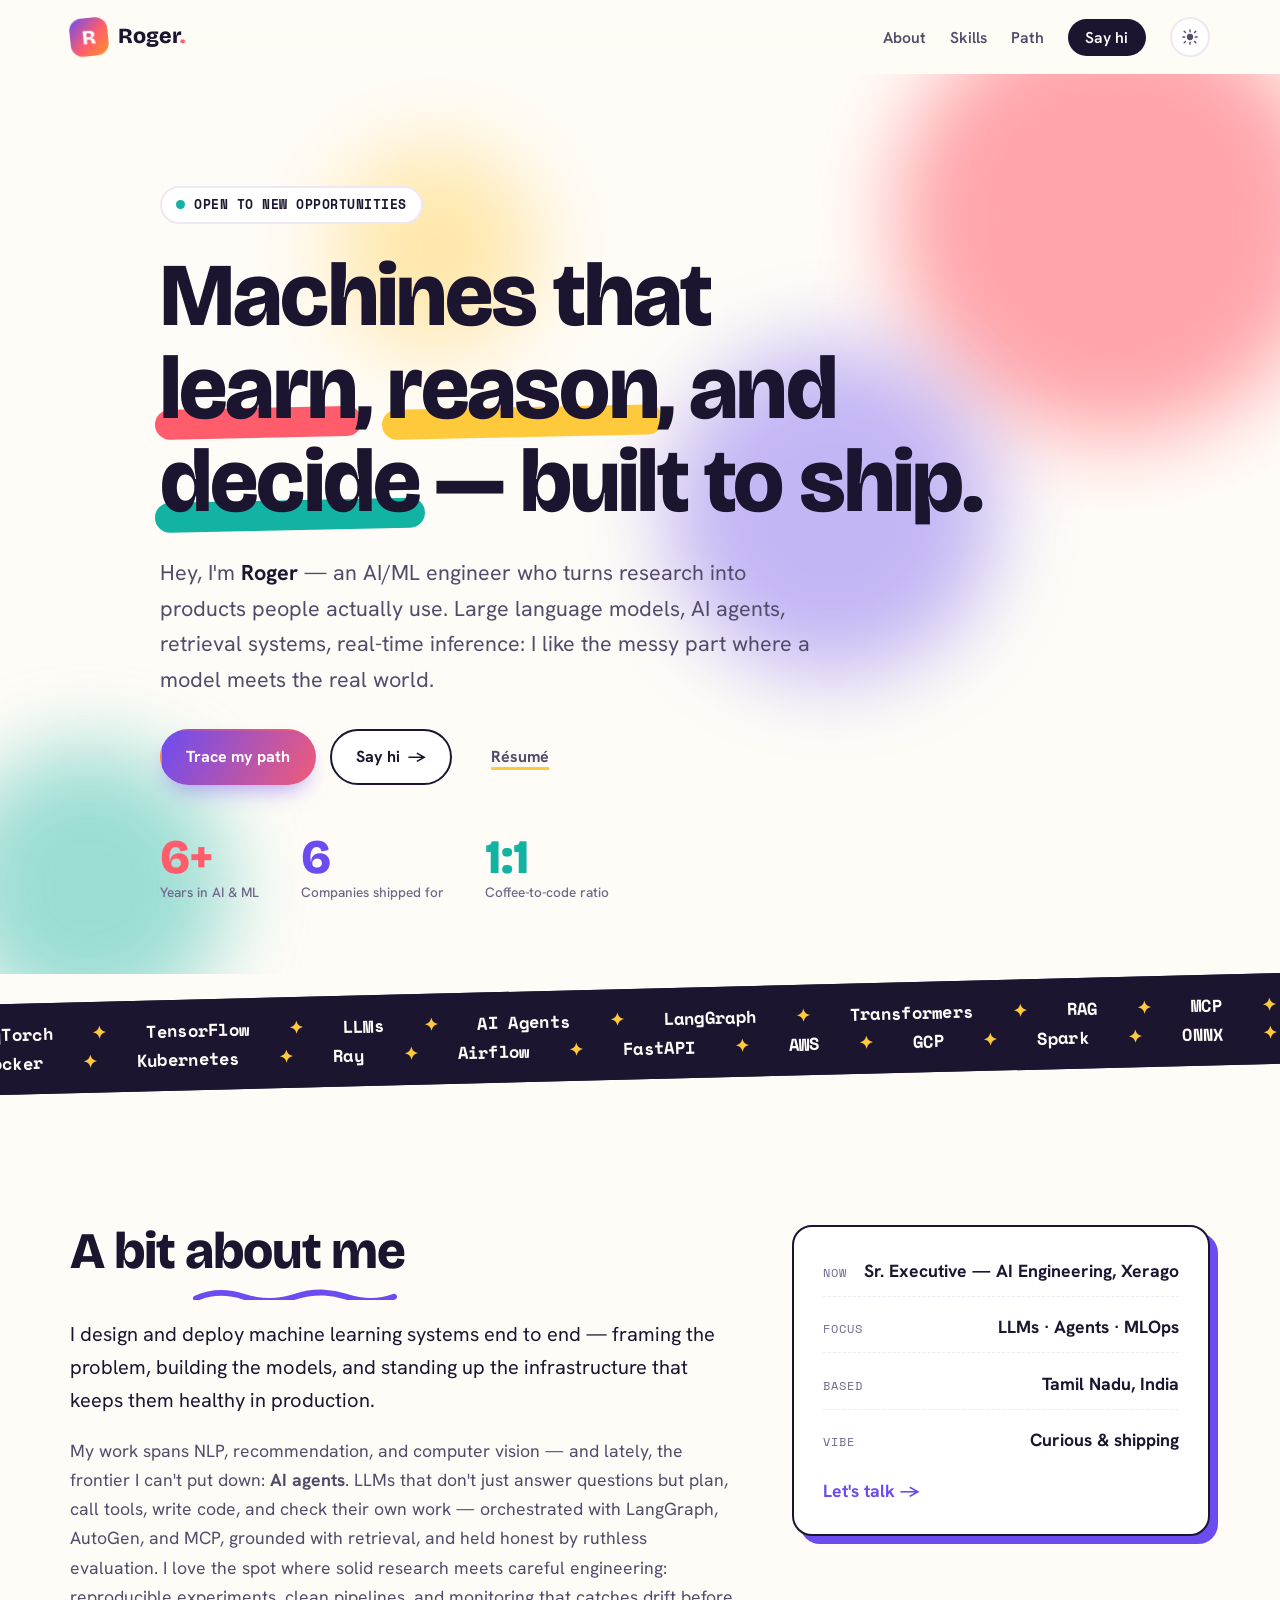
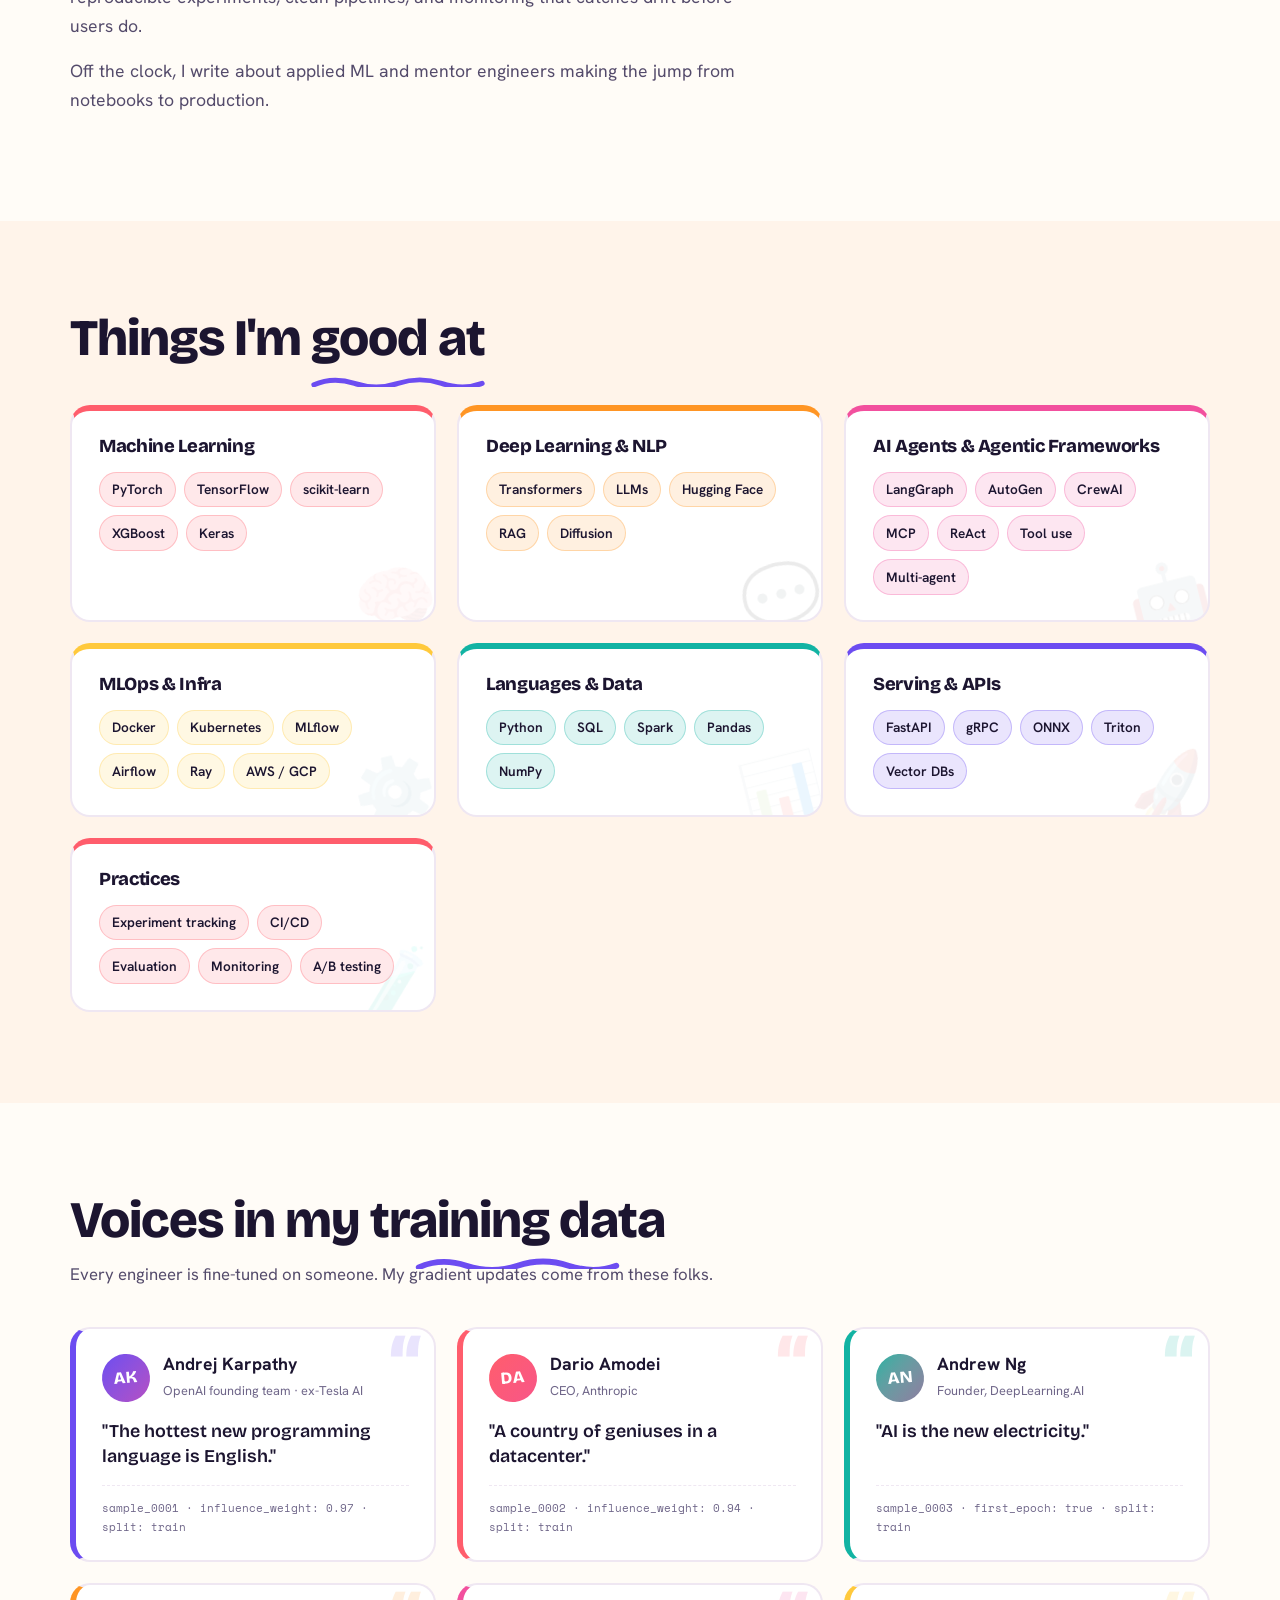
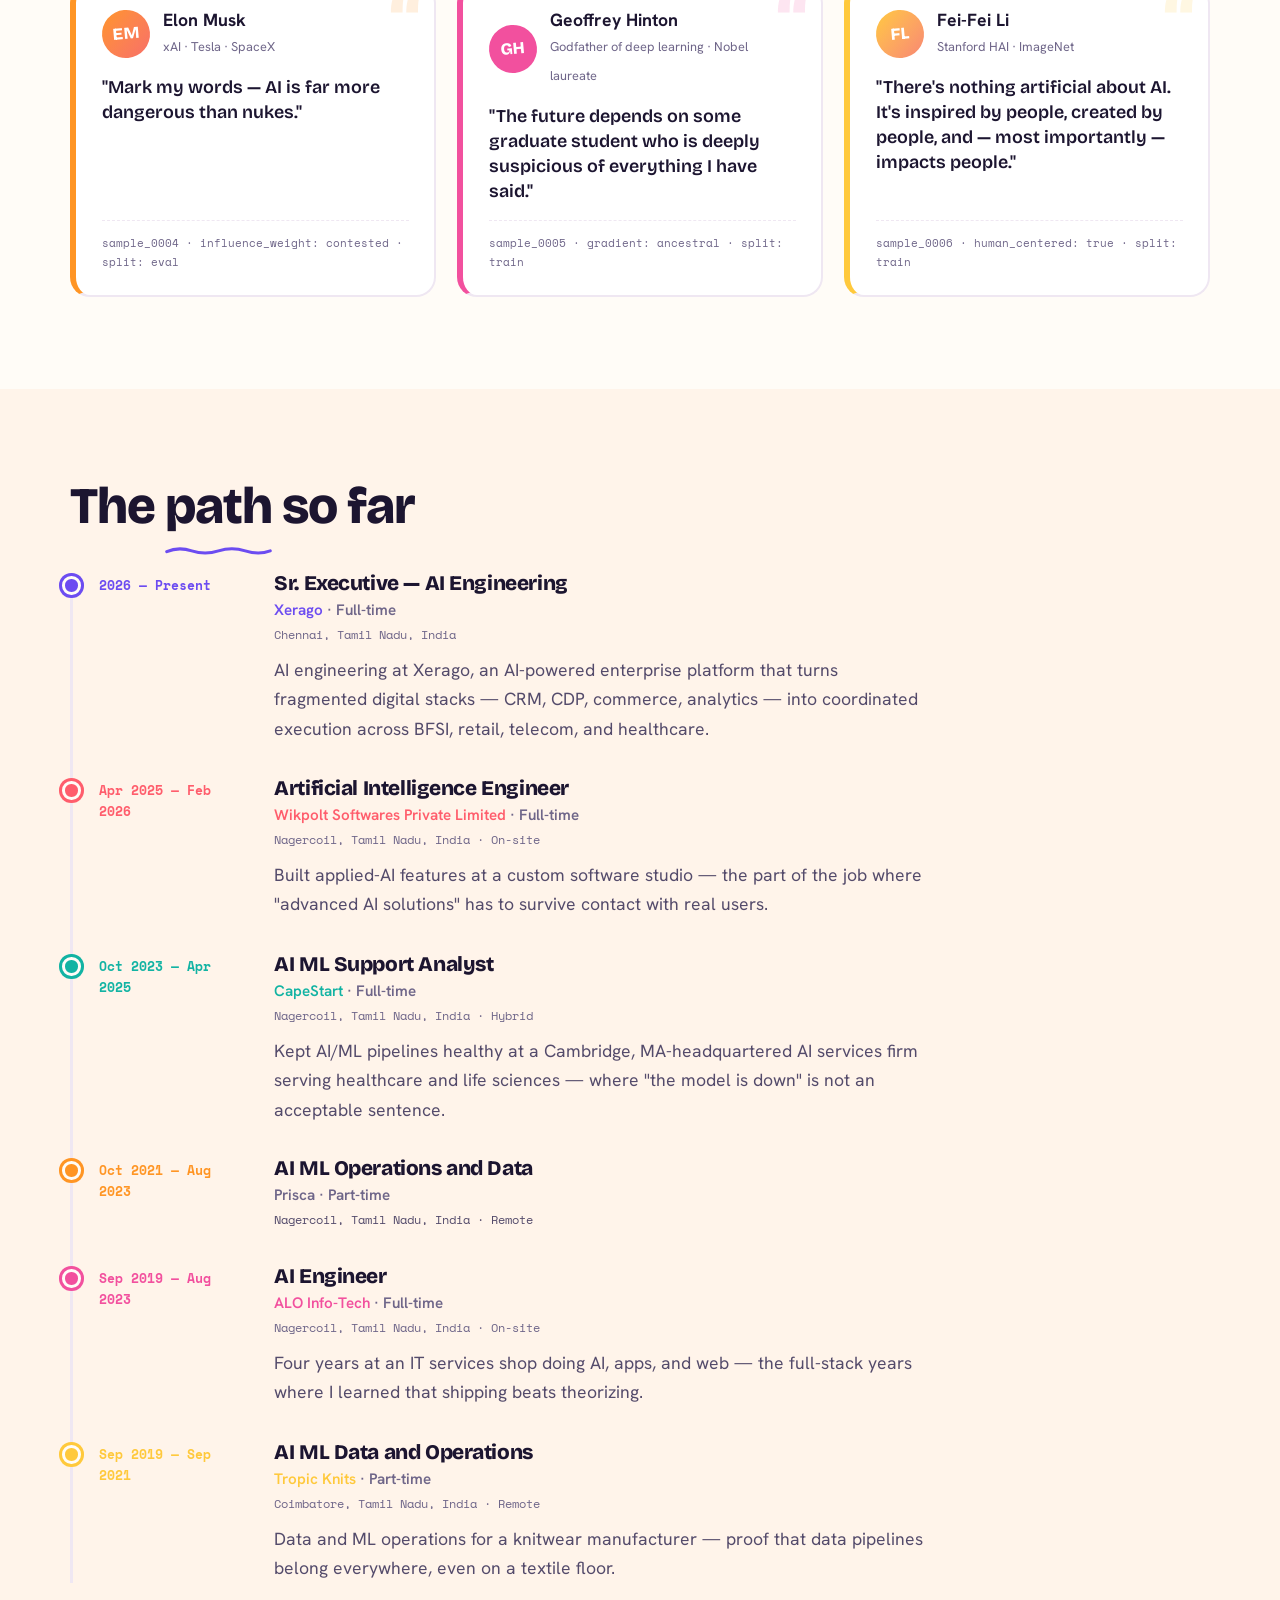
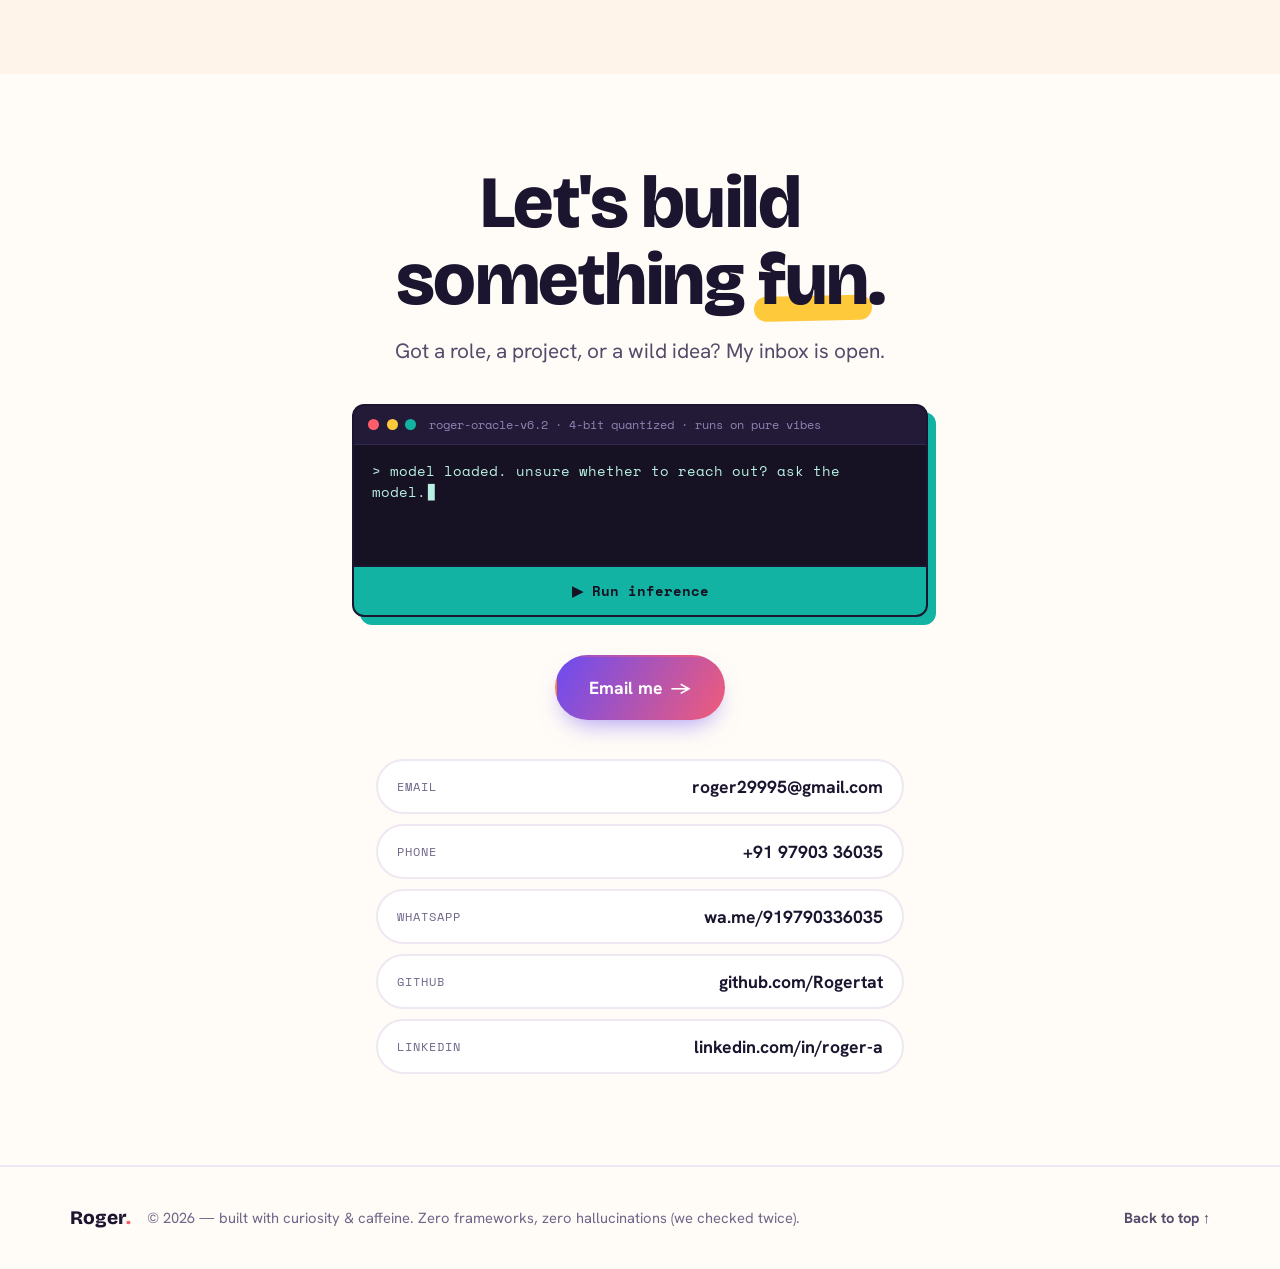
==== commit 3e036c70: "Remove the mini-Roger companion The hand-drawn chibi didn't land (0/10 from the client — fair). Clea" ====
--- a/portfolio/index.html
+++ b/portfolio/index.html
@@ -385,56 +385,6 @@
   </section>
 </main>
 
-<!-- ============================= COMPANION ============================= -->
-<!-- mini-Roger: the page buddy. Eyes track the cursor, blinks, waves, naps,
-     and quips per section. To swap in an anime portrait of yourself later,
-     replace the <svg> below with <img src="assets/your-anime.png" alt=""> —
-     the bob/bubble/dismiss rig keeps working (eye-tracking is SVG-only). -->
-<div class="companion" data-companion>
-  <div class="companion-bubble" role="status" aria-live="polite"></div>
-  <button class="companion-close" type="button" data-companion-close aria-label="Dismiss mini-Roger">&#215;</button>
-  <button class="companion-figure" type="button" data-companion-poke aria-label="mini-Roger, your page buddy — click for a quip">
-    <svg viewBox="0 0 120 150" width="104" height="130" aria-hidden="true">
-      <defs>
-        <linearGradient id="hoodieG" x1="0" y1="0" x2="1" y2="1">
-          <stop offset="0" stop-color="#6c4cf1"/><stop offset="1" stop-color="#8a5cf5"/>
-        </linearGradient>
-      </defs>
-      <!-- legs -->
-      <rect x="42" y="116" width="13" height="20" rx="6.5" fill="#2d2647"/>
-      <rect x="65" y="116" width="13" height="20" rx="6.5" fill="#2d2647"/>
-      <!-- arms (right one waves) -->
-      <g class="arm-l">
-        <rect x="20" y="80" width="13" height="32" rx="6.5" fill="#5a3fd4"/>
-        <circle cx="26.5" cy="112" r="6.5" fill="#b07b50"/>
-      </g>
-      <g class="arm-r">
-        <rect x="87" y="80" width="13" height="32" rx="6.5" fill="#5a3fd4"/>
-        <circle cx="93.5" cy="112" r="6.5" fill="#b07b50"/>
-      </g>
-      <!-- hoodie body -->
-      <path d="M32 92 q0 -20 28 -20 q28 0 28 20 v20 q0 10 -10 10 h-36 q-10 0 -10 -10 z" fill="url(#hoodieG)"/>
-      <path d="M47 106 h26 v7 q0 5 -5 5 h-16 q-5 0 -5 -5 z" fill="#5a3fd4"/>
-      <!-- head -->
-      <circle cx="60" cy="44" r="33" fill="#b07b50"/>
-      <!-- hair -->
-      <path d="M27 42 Q28 15 60 12 Q92 15 93 42 Q83 30 70 31 Q63 20 54 30 Q40 29 27 42 Z" fill="#1c1530"/>
-      <!-- eyes -->
-      <g class="eye"><ellipse cx="47" cy="50" rx="7" ry="7.5" fill="#fff"/><circle class="pupil" cx="47" cy="51" r="3.2" fill="#1c1530"/></g>
-      <g class="eye"><ellipse cx="73" cy="50" rx="7" ry="7.5" fill="#fff"/><circle class="pupil" cx="73" cy="51" r="3.2" fill="#1c1530"/></g>
-      <!-- glasses -->
-      <g stroke="#1c1530" stroke-width="2.4" fill="none">
-        <circle cx="47" cy="50" r="10.5"/><circle cx="73" cy="50" r="10.5"/>
-        <path d="M57.5 50 h5"/><path d="M36.5 47 l-7 -3"/><path d="M83.5 47 l7 -3"/>
-      </g>
-      <!-- smile + blush -->
-      <path d="M52 65 q8 7 16 0" stroke="#1c1530" stroke-width="2.5" fill="none" stroke-linecap="round"/>
-      <circle cx="37" cy="60" r="3.5" fill="#ff5d6c" opacity="0.45"/>
-      <circle cx="83" cy="60" r="3.5" fill="#ff5d6c" opacity="0.45"/>
-    </svg>
-  </button>
-</div>
-
 <!-- ============================= FOOTER ============================= -->
 <footer class="site-footer">
   <div class="wrap footer-inner">
--- a/portfolio/styles.css
+++ b/portfolio/styles.css
@@ -454,76 +454,6 @@
 .contact-list a:hover { color: var(--c5); }
 
 /* --------------------------------------------------------------------------
-   mini-Roger — the page companion
-   -------------------------------------------------------------------------- */
-.companion {
-  position: fixed; right: 1.1rem; bottom: 1rem; z-index: 90;
-  display: none; /* JS reveals it (so it never appears if JS is off) */
-}
-html.js .companion.is-on { display: block; }
-
-.companion-figure {
-  display: block; padding: 0; border: 0; background: transparent; cursor: pointer;
-  filter: drop-shadow(0 10px 14px rgba(28, 21, 48, 0.25));
-  animation: comp-float 3.8s ease-in-out infinite;
-  transition: transform var(--t);
-}
-.companion-figure:hover { transform: scale(1.05); }
-@keyframes comp-float { 0%, 100% { translate: 0 0; } 50% { translate: 0 -7px; } }
-
-.companion .eye { transform-box: fill-box; transform-origin: center; transition: transform 110ms ease; }
-.companion.is-blink .eye, .companion.is-asleep .eye { transform: scaleY(0.08); }
-.companion .pupil { transition: transform 90ms linear; }
-.companion .arm-r { transform-box: fill-box; transform-origin: 50% 12%; }
-.companion.is-wave .arm-r { animation: comp-wave 0.5s ease-in-out 3; }
-@keyframes comp-wave { 50% { transform: rotate(-52deg); } }
-.companion.is-hop .companion-figure { animation: comp-hop 0.45s ease-out 1, comp-float 3.8s ease-in-out infinite 0.45s; }
-@keyframes comp-hop { 0% { translate: 0 0; } 40% { translate: 0 -16px; } 70% { translate: 0 2px; } 100% { translate: 0 0; } }
-
-.companion-bubble {
-  position: absolute; bottom: calc(100% + 10px); right: 8px;
-  max-width: 210px; width: max-content;
-  background: var(--surface); color: var(--ink);
-  border: 2px solid var(--ink); border-radius: 14px;
-  padding: 0.5rem 0.8rem;
-  font-family: var(--font-mono); font-size: 0.72rem; line-height: 1.45;
-  box-shadow: 4px 4px 0 var(--c3);
-  opacity: 0; transform: translateY(6px) scale(0.94); transform-origin: bottom right;
-  transition: opacity var(--t), transform var(--t);
-  pointer-events: none;
-}
-.companion-bubble::after {
-  content: ""; position: absolute; bottom: -7px; right: 26px;
-  width: 12px; height: 12px; background: var(--surface);
-  border-right: 2px solid var(--ink); border-bottom: 2px solid var(--ink);
-  transform: rotate(45deg);
-}
-.companion-bubble.show { opacity: 1; transform: translateY(0) scale(1); }
-
-.companion-close {
-  position: absolute; top: -4px; right: -4px; z-index: 2;
-  width: 24px; height: 24px; padding: 0;
-  display: grid; place-items: center;
-  border-radius: 50%; border: 2px solid var(--ink);
-  background: var(--surface); color: var(--ink);
-  font-size: 0.95rem; line-height: 1; cursor: pointer;
-  opacity: 0; transition: opacity var(--t), background var(--t);
-}
-.companion:hover .companion-close, .companion-close:focus-visible { opacity: 1; }
-.companion-close:hover { background: var(--c1); color: #fff; border-color: var(--c1); }
-
-@media (max-width: 560px) {
-  .companion { right: 0.6rem; bottom: 0.6rem; }
-  .companion-figure svg { width: 78px; height: 98px; }
-  .companion-bubble { max-width: 165px; }
-}
-@media (prefers-reduced-motion: reduce) {
-  .companion-figure { animation: none; }
-  .companion.is-wave .arm-r, .companion.is-hop .companion-figure { animation: none; }
-}
-@media print { .companion { display: none !important; } }
-
-/* --------------------------------------------------------------------------
    Footer
    -------------------------------------------------------------------------- */
 .site-footer { border-top: 2px solid var(--line); padding: 2.2rem 0; }
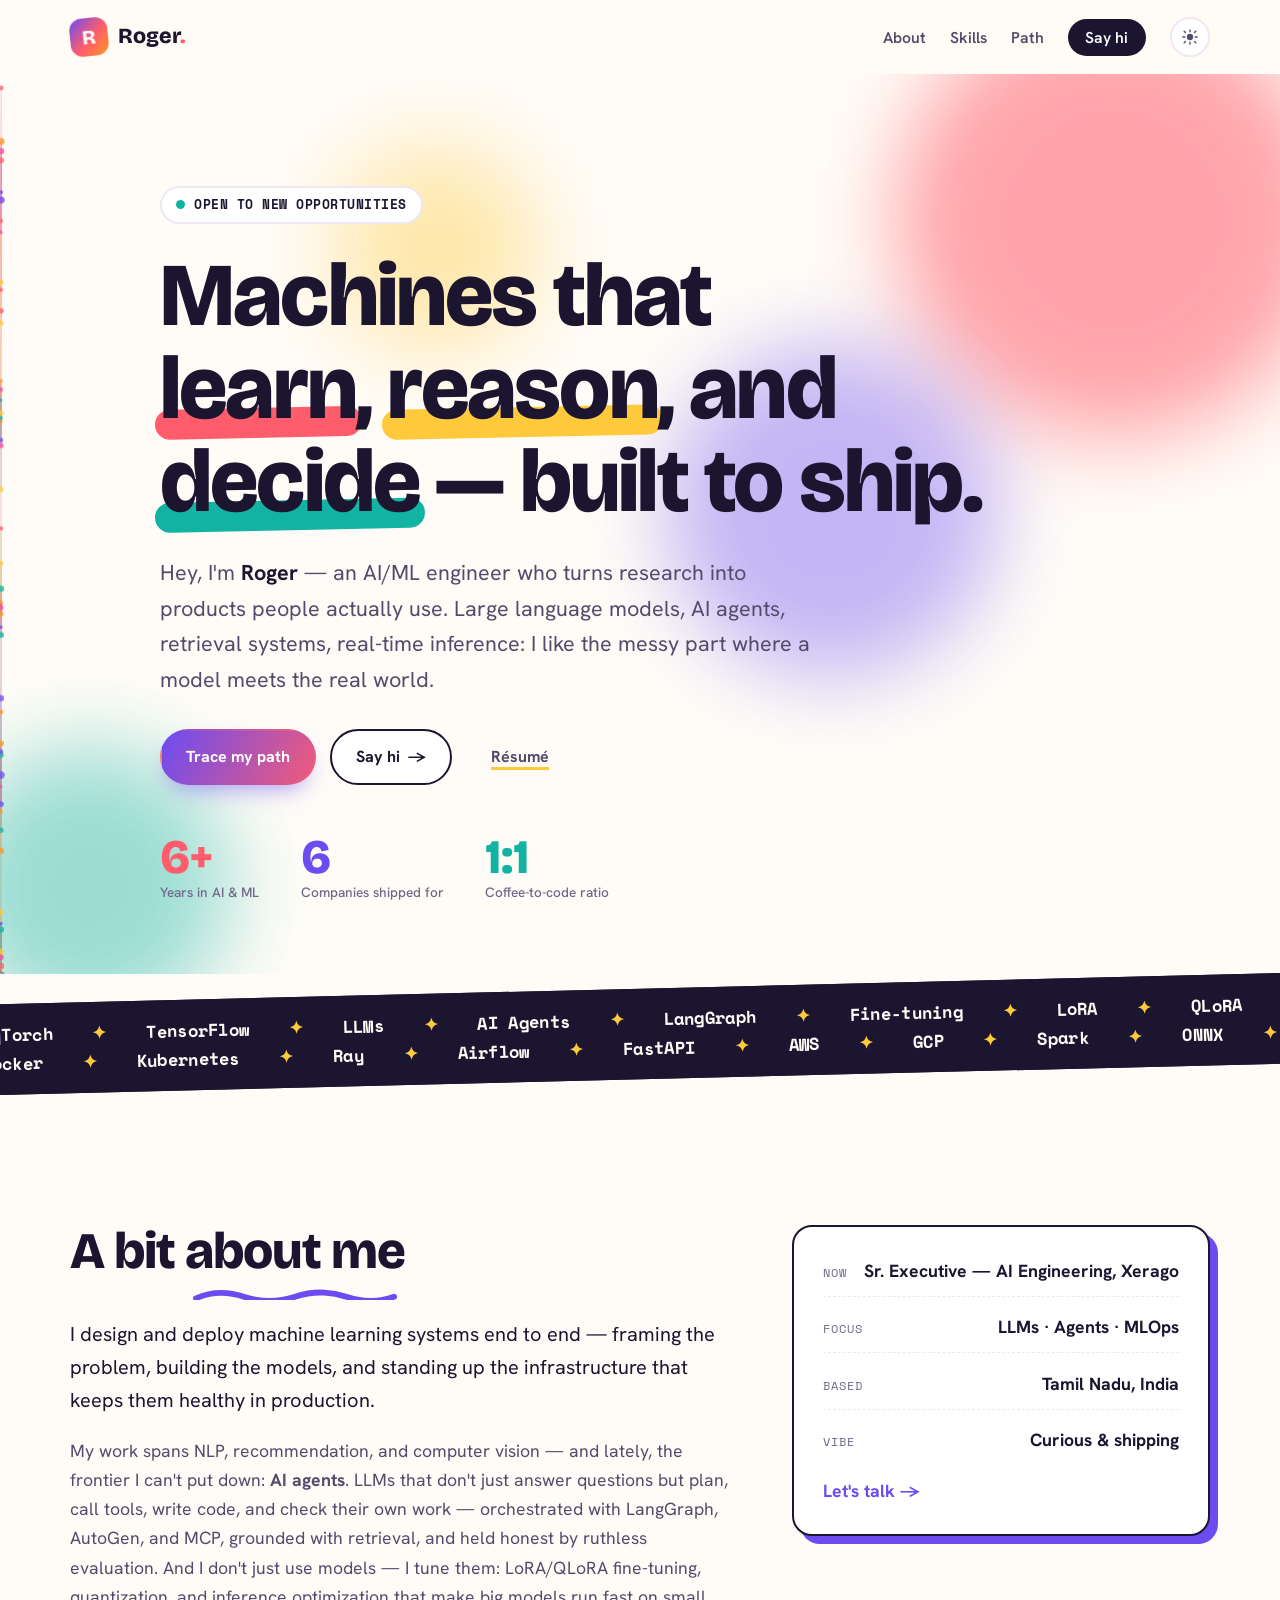
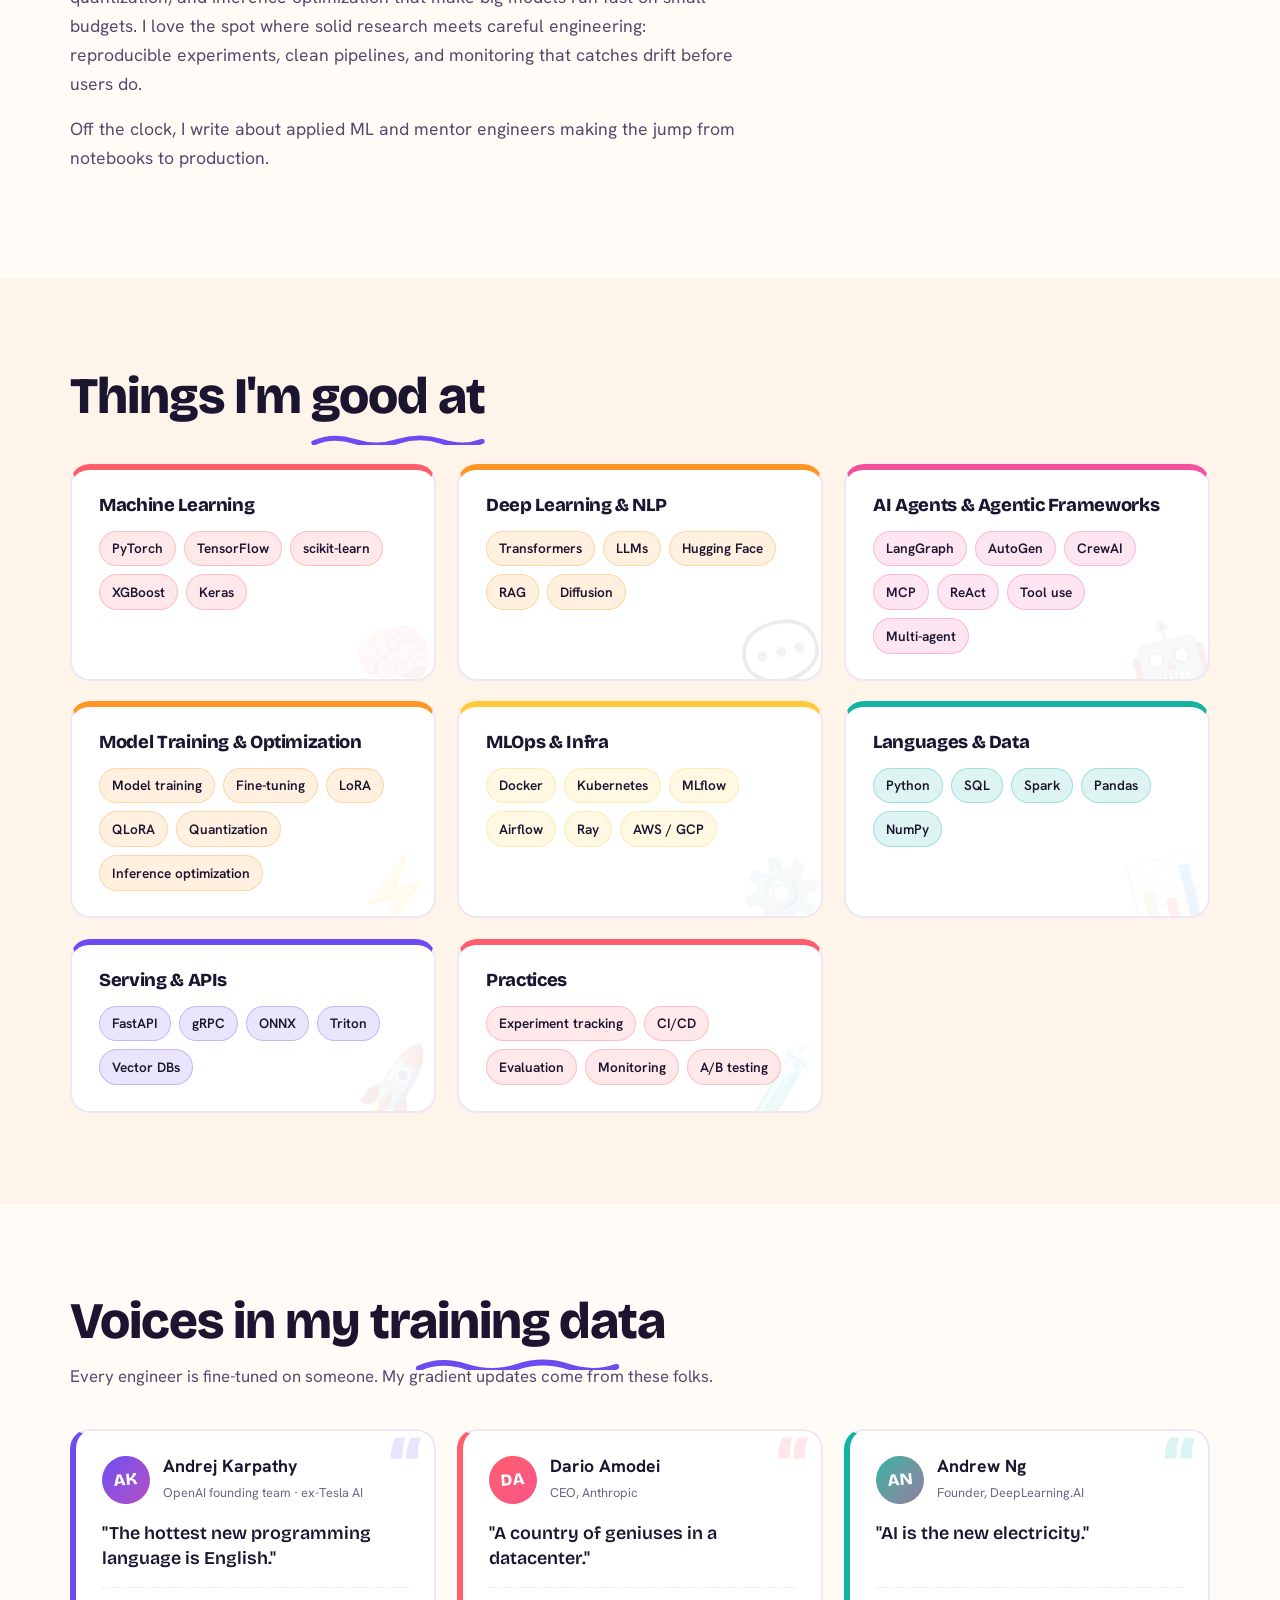
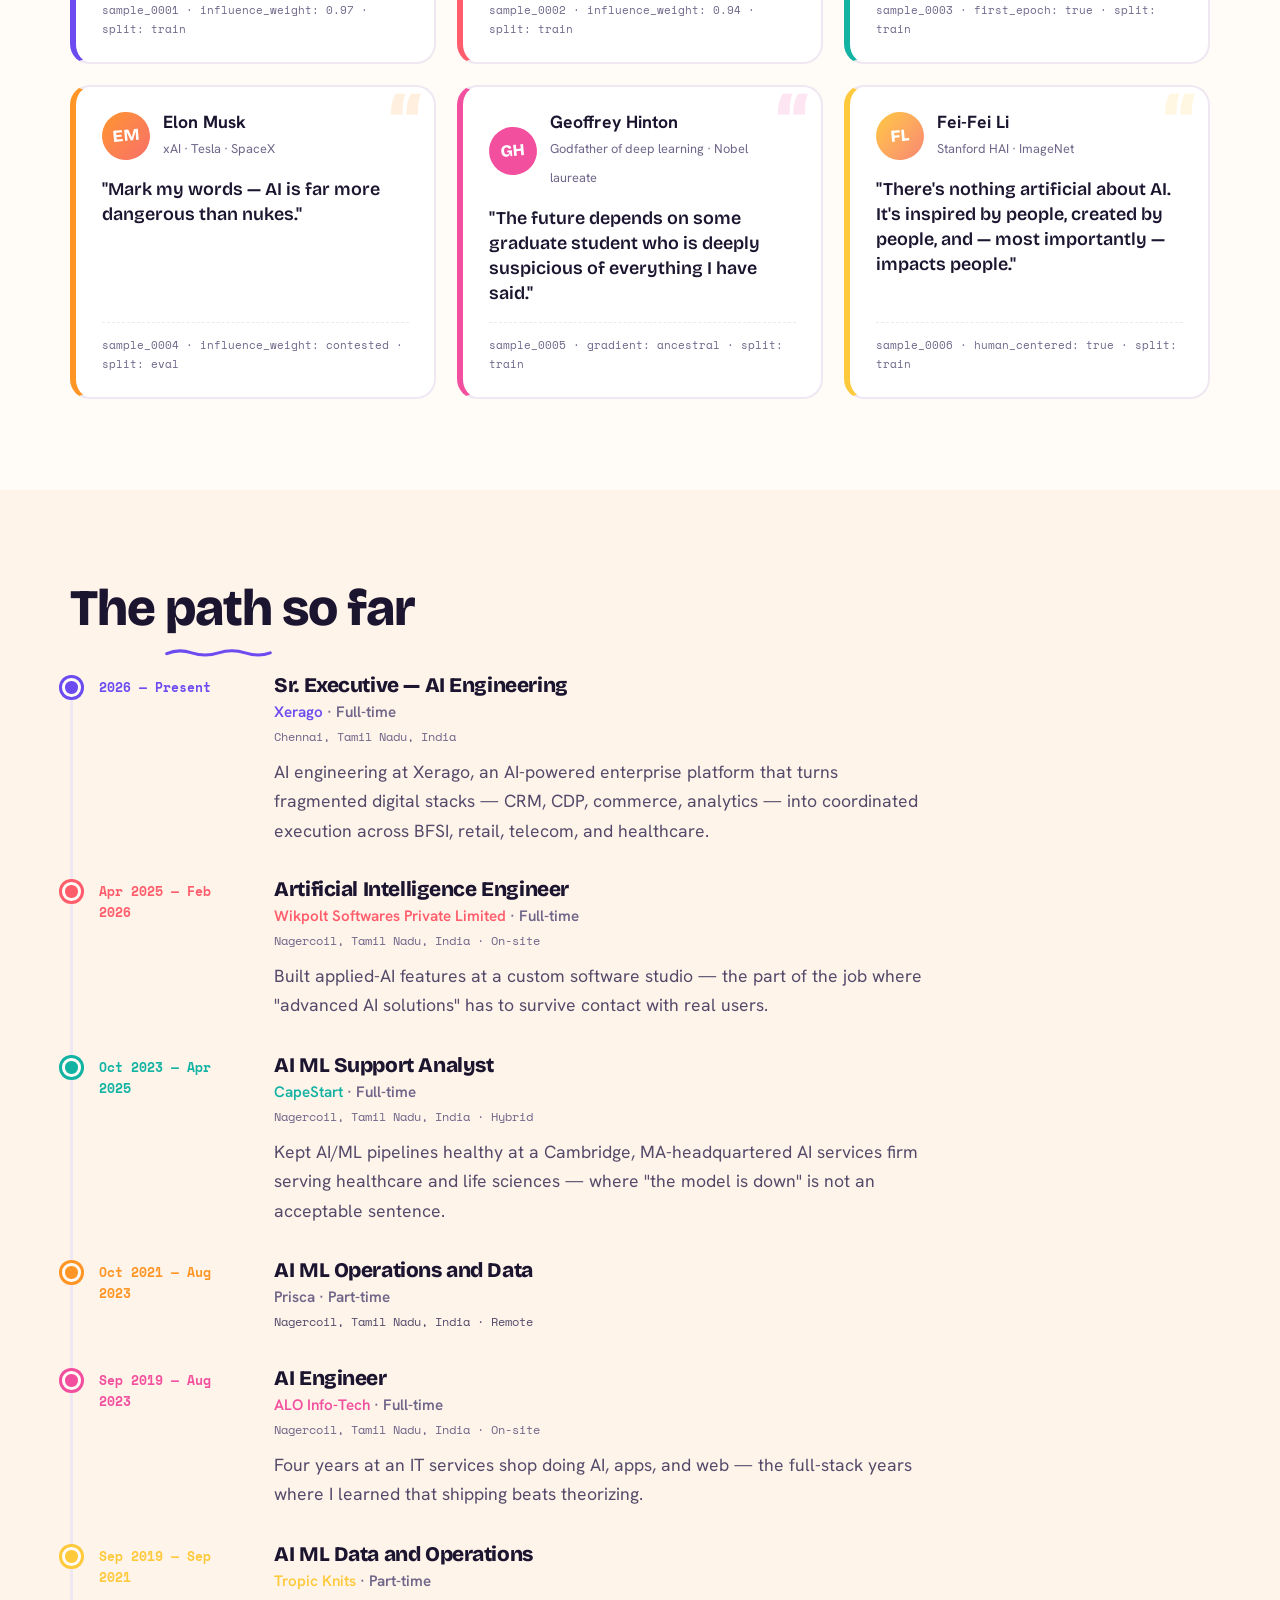
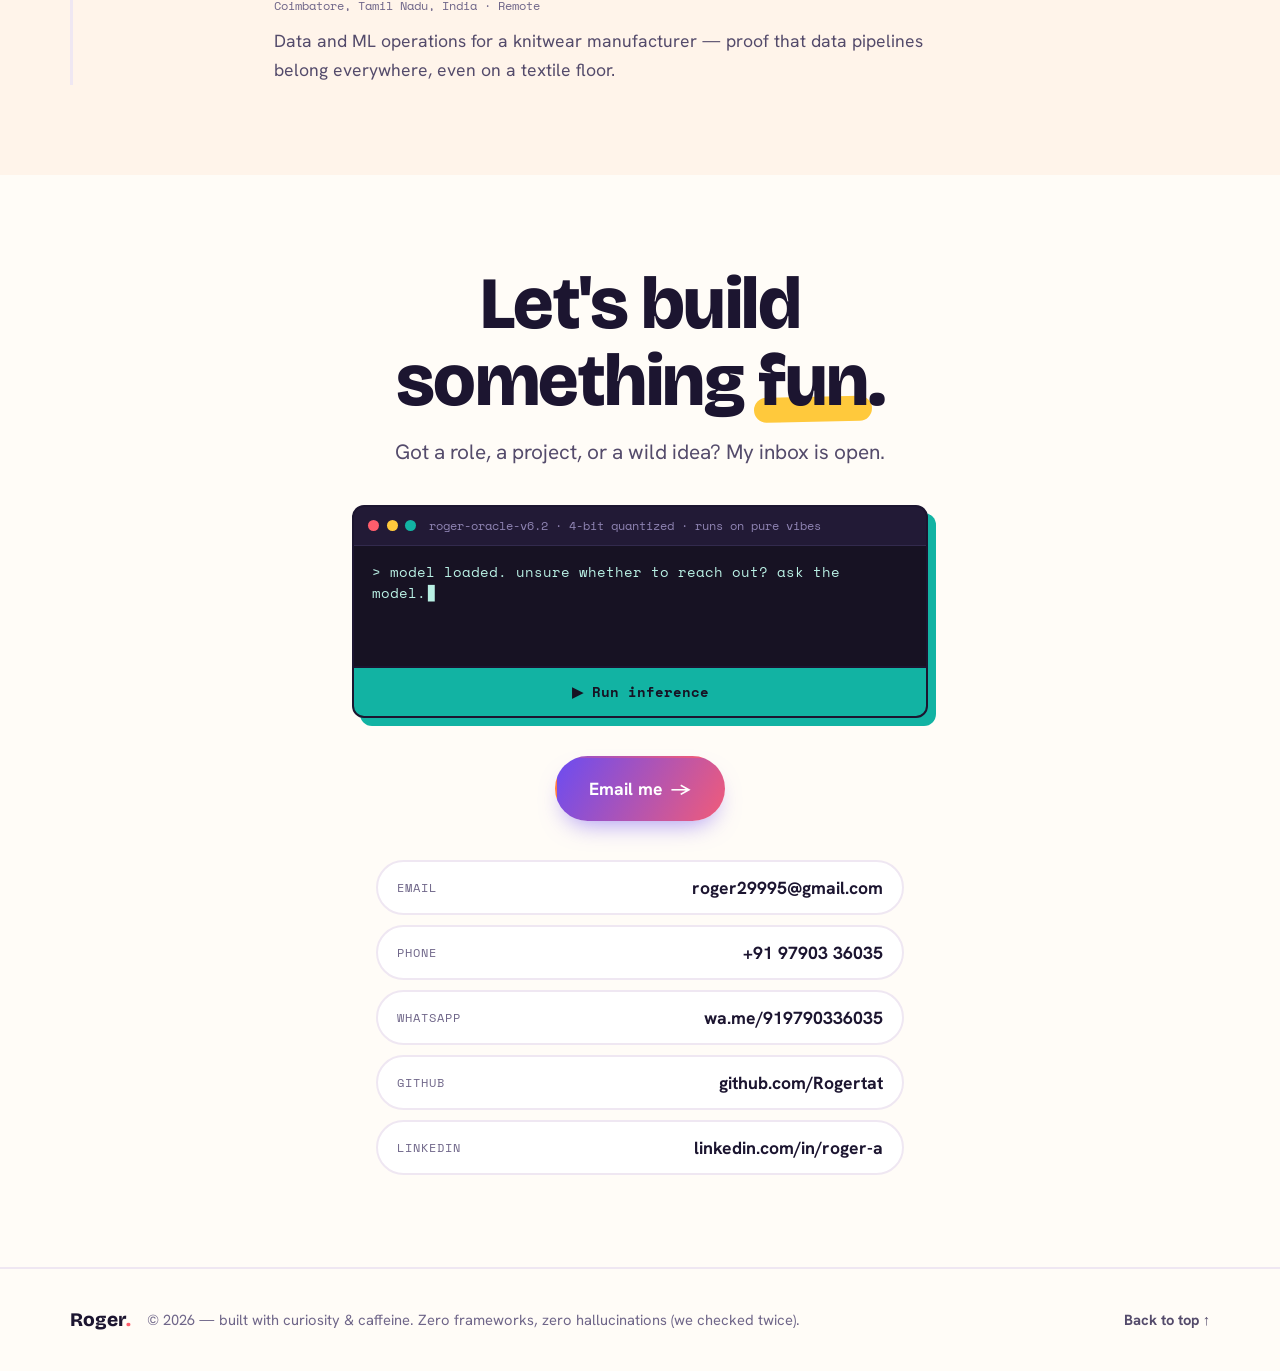
==== commit ea3d7f9a: "Add Model Training & Optimization skills (LoRA, QLoRA, quantization) - New skill card: model trainin" ====
--- a/portfolio/index.html
+++ b/portfolio/index.html
@@ -128,8 +128,8 @@
   <section class="marquee-wrap" aria-hidden="true">
     <div class="marquee">
       <div class="marquee-track">
-        <span>PyTorch</span><span>TensorFlow</span><span>LLMs</span><span>AI Agents</span><span>LangGraph</span><span>Transformers</span><span>RAG</span><span>MCP</span><span>Hugging Face</span><span>AutoGen</span><span>scikit-learn</span><span>Diffusion</span><span>Vector DBs</span><span>MLflow</span>
-        <span>PyTorch</span><span>TensorFlow</span><span>LLMs</span><span>AI Agents</span><span>LangGraph</span><span>Transformers</span><span>RAG</span><span>MCP</span><span>Hugging Face</span><span>AutoGen</span><span>scikit-learn</span><span>Diffusion</span><span>Vector DBs</span><span>MLflow</span>
+        <span>PyTorch</span><span>TensorFlow</span><span>LLMs</span><span>AI Agents</span><span>LangGraph</span><span>Fine-tuning</span><span>LoRA</span><span>QLoRA</span><span>Quantization</span><span>Transformers</span><span>RAG</span><span>MCP</span><span>Hugging Face</span><span>AutoGen</span><span>Vector DBs</span><span>MLflow</span>
+        <span>PyTorch</span><span>TensorFlow</span><span>LLMs</span><span>AI Agents</span><span>LangGraph</span><span>Fine-tuning</span><span>LoRA</span><span>QLoRA</span><span>Quantization</span><span>Transformers</span><span>RAG</span><span>MCP</span><span>Hugging Face</span><span>AutoGen</span><span>Vector DBs</span><span>MLflow</span>
       </div>
     </div>
     <div class="marquee marquee-reverse">
@@ -156,7 +156,9 @@
           I can't put down: <strong>AI agents</strong>. LLMs that don't just answer questions
           but plan, call tools, write code, and check their own work — orchestrated with
           LangGraph, AutoGen, and MCP, grounded with retrieval, and held honest by ruthless
-          evaluation. I love the spot where solid research meets careful engineering:
+          evaluation. And I don't just use models — I tune them: LoRA/QLoRA fine-tuning,
+          quantization, and inference optimization that make big models run fast on
+          small budgets. I love the spot where solid research meets careful engineering:
           reproducible experiments, clean pipelines, and monitoring that catches drift
           before users do.
         </p>
@@ -194,6 +196,10 @@
         <article class="skill-card reveal" data-icon="🤖" style="--accent: var(--c6)">
           <h3>AI Agents &amp; Agentic Frameworks</h3>
           <ul class="chips"><li>LangGraph</li><li>AutoGen</li><li>CrewAI</li><li>MCP</li><li>ReAct</li><li>Tool use</li><li>Multi-agent</li></ul>
+        </article>
+        <article class="skill-card reveal" data-icon="⚡" style="--accent: var(--c2)">
+          <h3>Model Training &amp; Optimization</h3>
+          <ul class="chips"><li>Model training</li><li>Fine-tuning</li><li>LoRA</li><li>QLoRA</li><li>Quantization</li><li>Inference optimization</li></ul>
         </article>
         <article class="skill-card reveal" data-icon="⚙️" style="--accent: var(--c3)">
           <h3>MLOps &amp; Infra</h3>
--- a/portfolio/styles.css
+++ b/portfolio/styles.css
@@ -299,6 +299,7 @@
 .skill-card::after {
   content: attr(data-icon);
   position: absolute; right: -0.4rem; bottom: -0.9rem;
+  font-family: "Apple Color Emoji", "Segoe UI Emoji", "Noto Color Emoji", sans-serif;
   font-size: 4.6rem; line-height: 1; opacity: 0.08;
   transform: rotate(-14deg) scale(0.9);
   transition: transform var(--t), opacity var(--t);
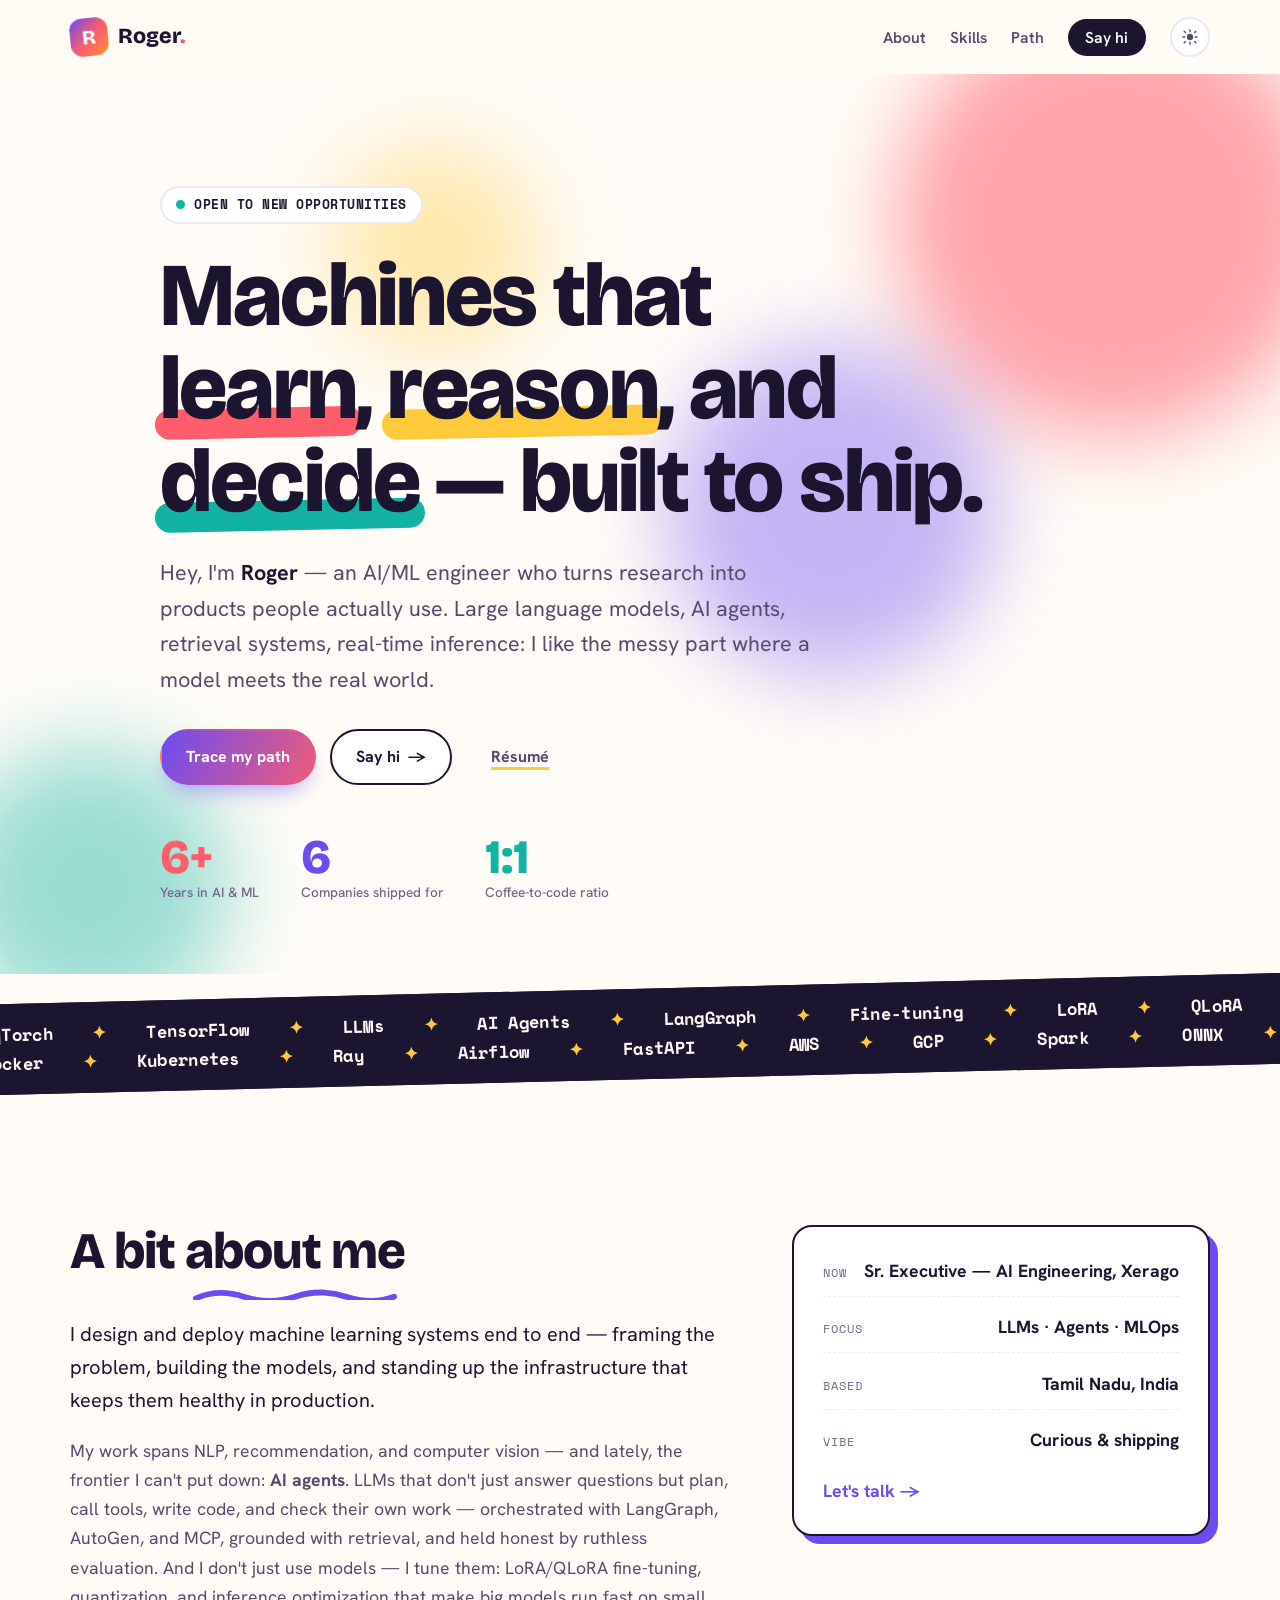
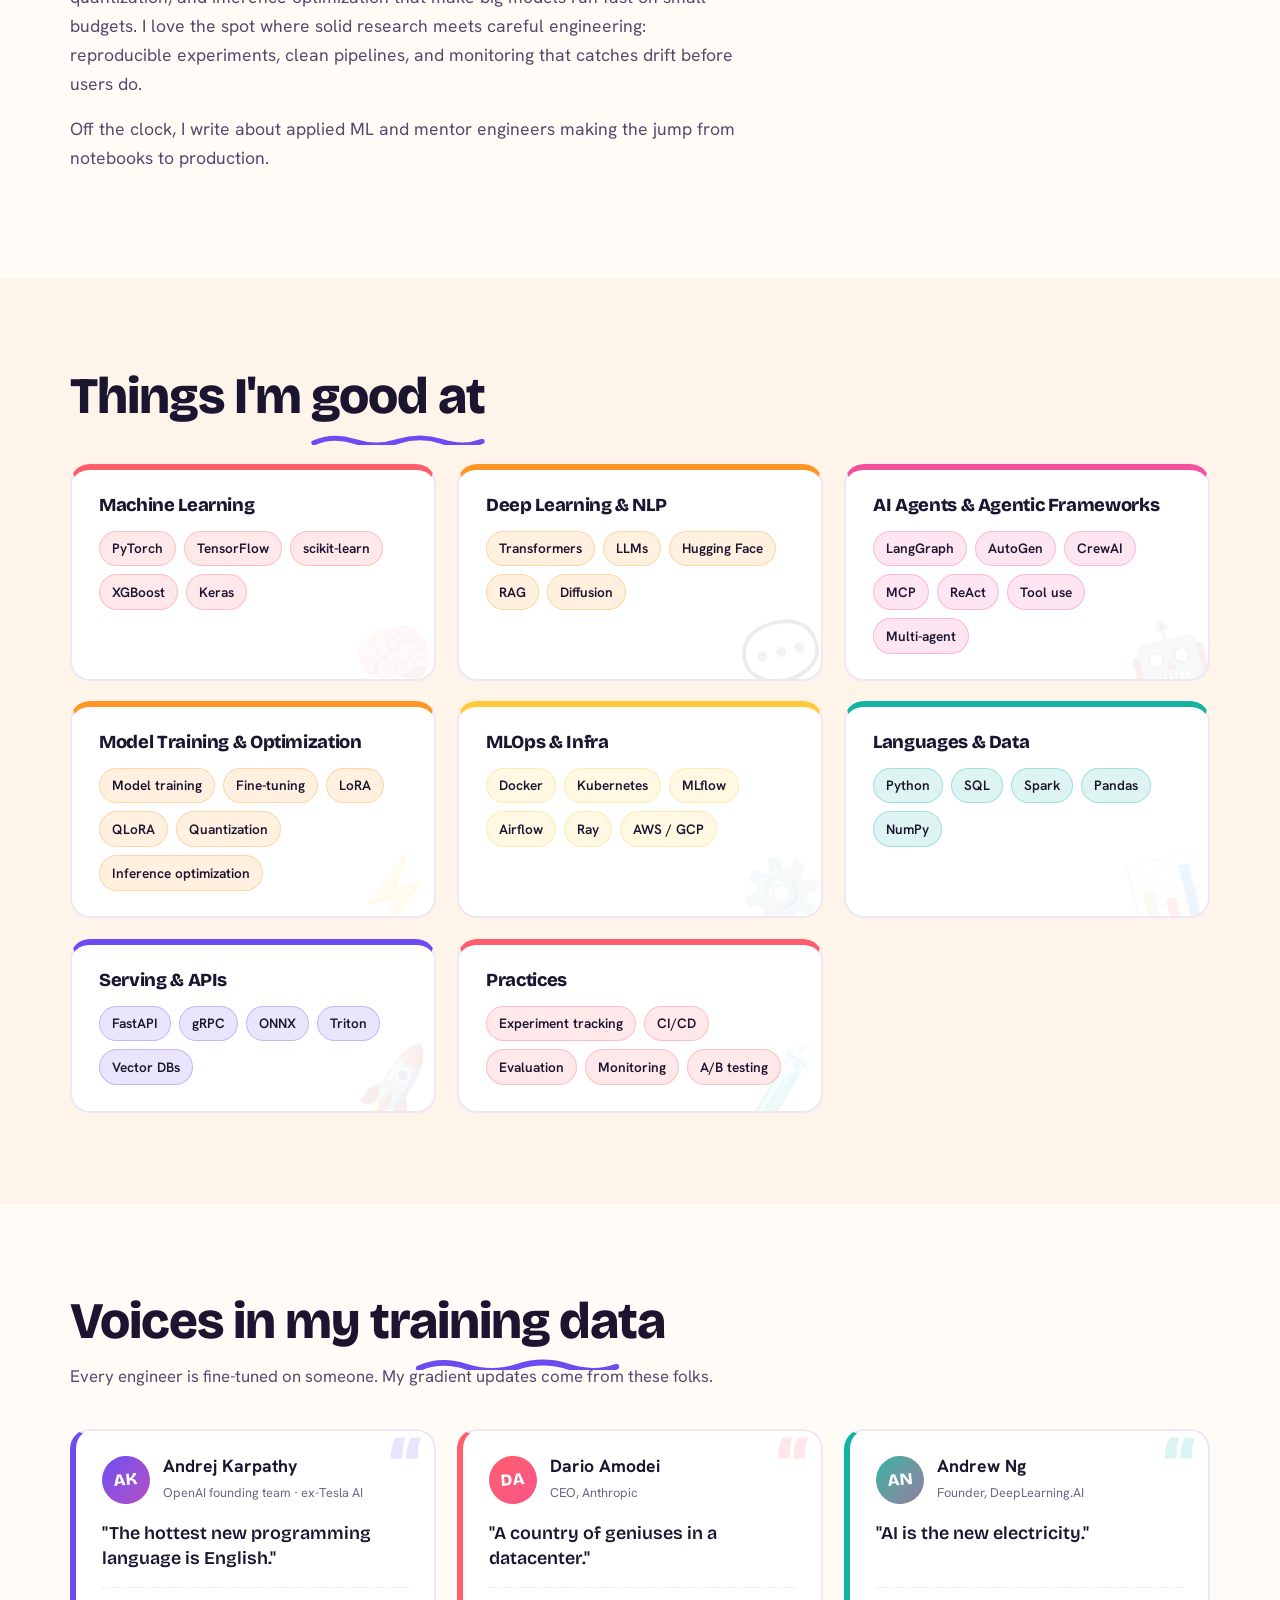
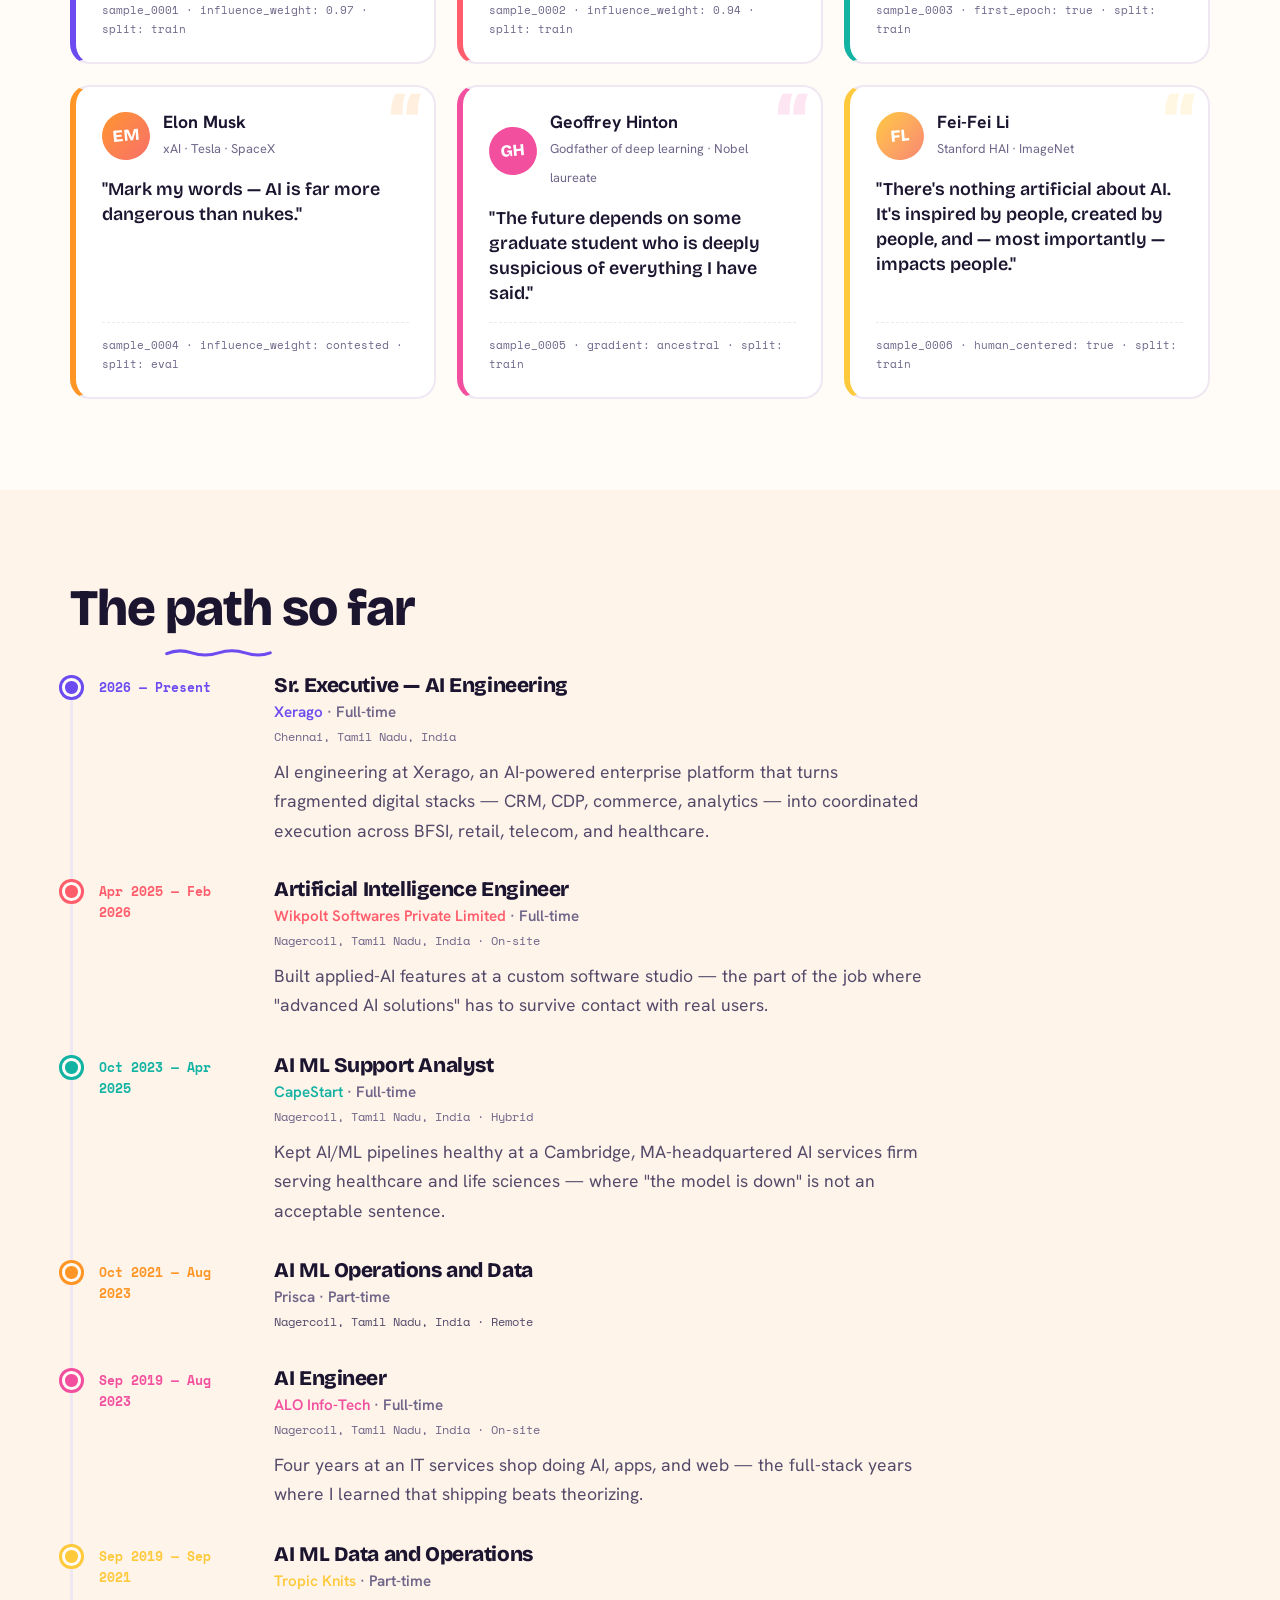
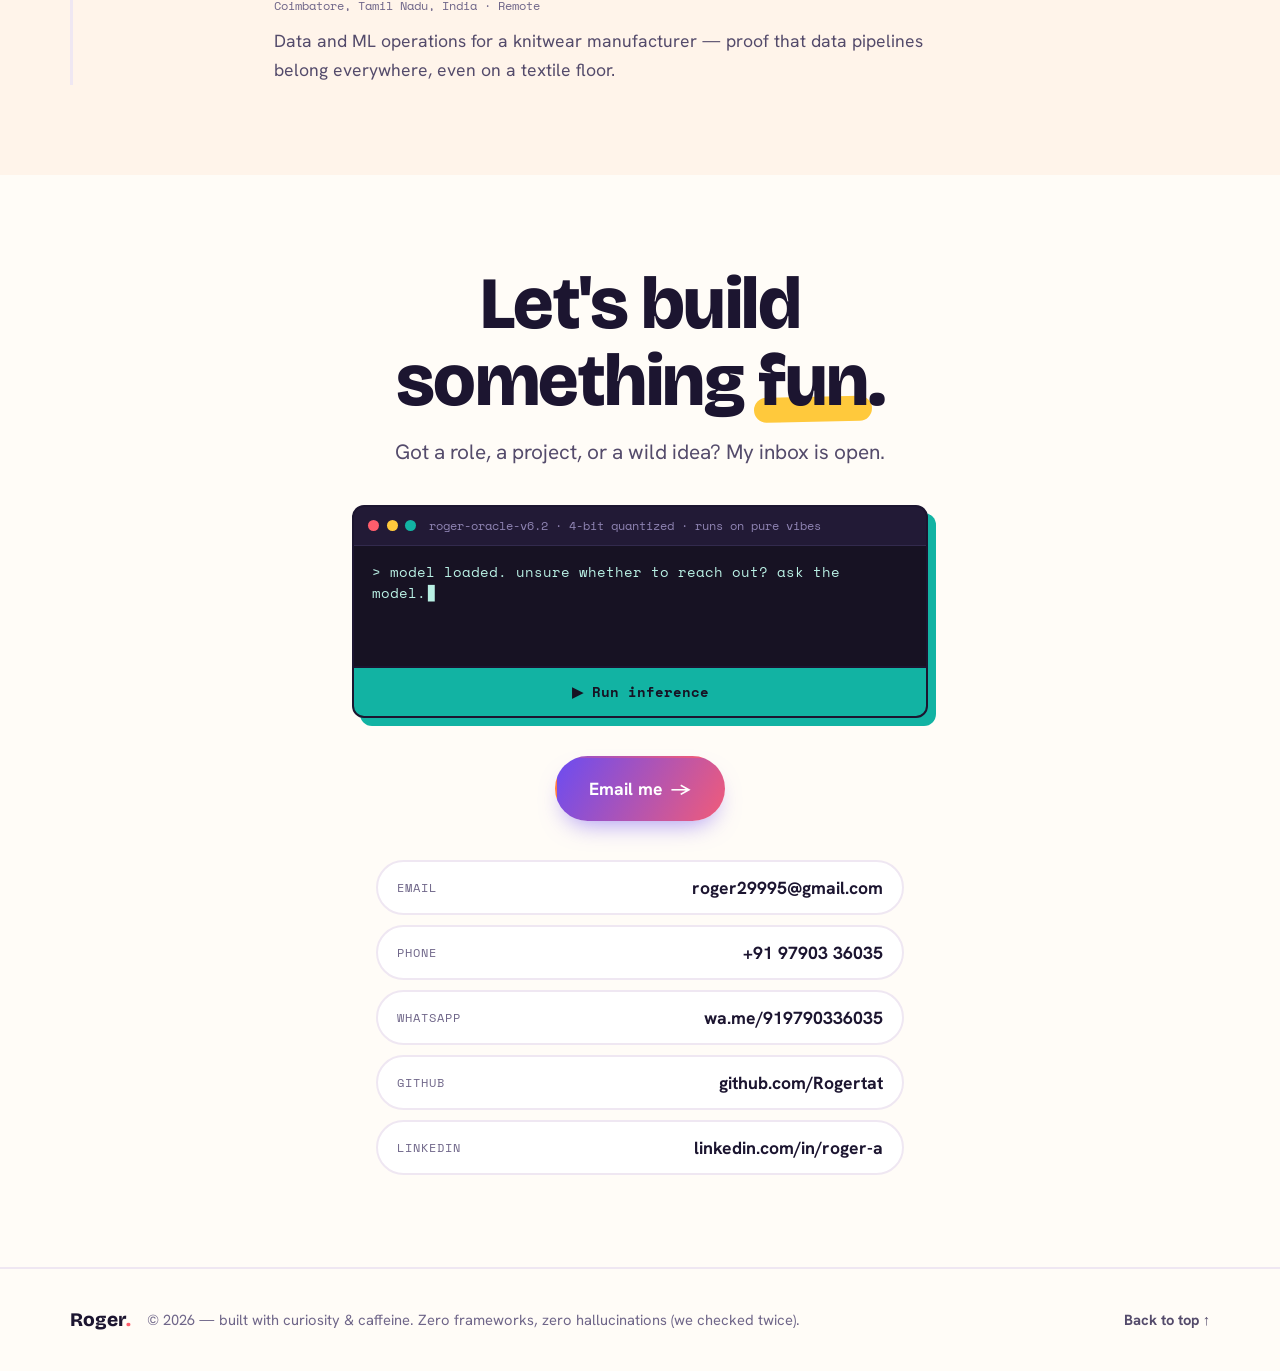
==== commit 0dcc4aa8: "Deploy to GitHub Pages; point OG metadata at the live URL - .github/workflows/pages.yml: deploys por" ====
--- a/portfolio/index.html
+++ b/portfolio/index.html
@@ -15,15 +15,14 @@
 <meta name="author" content="Roger" />
 <meta name="color-scheme" content="light dark" />
 
-<!-- Open Graph / social preview.
-     EDIT: once deployed, replace the two absolute URLs below with your real domain. -->
+<!-- Open Graph / social preview (LinkedIn, WhatsApp, X pull these) -->
 <meta property="og:type" content="website" />
-<meta property="og:url" content="https://rogertat.github.io/portfolio/" />
+<meta property="og:url" content="https://rogertat.github.io/VSCode/" />
 <meta property="og:title" content="Roger — AI/ML Engineer" />
 <meta property="og:description" content="AI/ML Engineer building intelligent systems that learn, reason, and decide." />
-<meta property="og:image" content="https://rogertat.github.io/portfolio/assets/og-image.png" />
+<meta property="og:image" content="https://rogertat.github.io/VSCode/assets/og-image.png" />
 <meta name="twitter:card" content="summary_large_image" />
-<meta name="twitter:image" content="https://rogertat.github.io/portfolio/assets/og-image.png" />
+<meta name="twitter:image" content="https://rogertat.github.io/VSCode/assets/og-image.png" />
 
 <link rel="icon" href="assets/favicon.svg" type="image/svg+xml" />
 <link rel="stylesheet" href="styles.css" />
